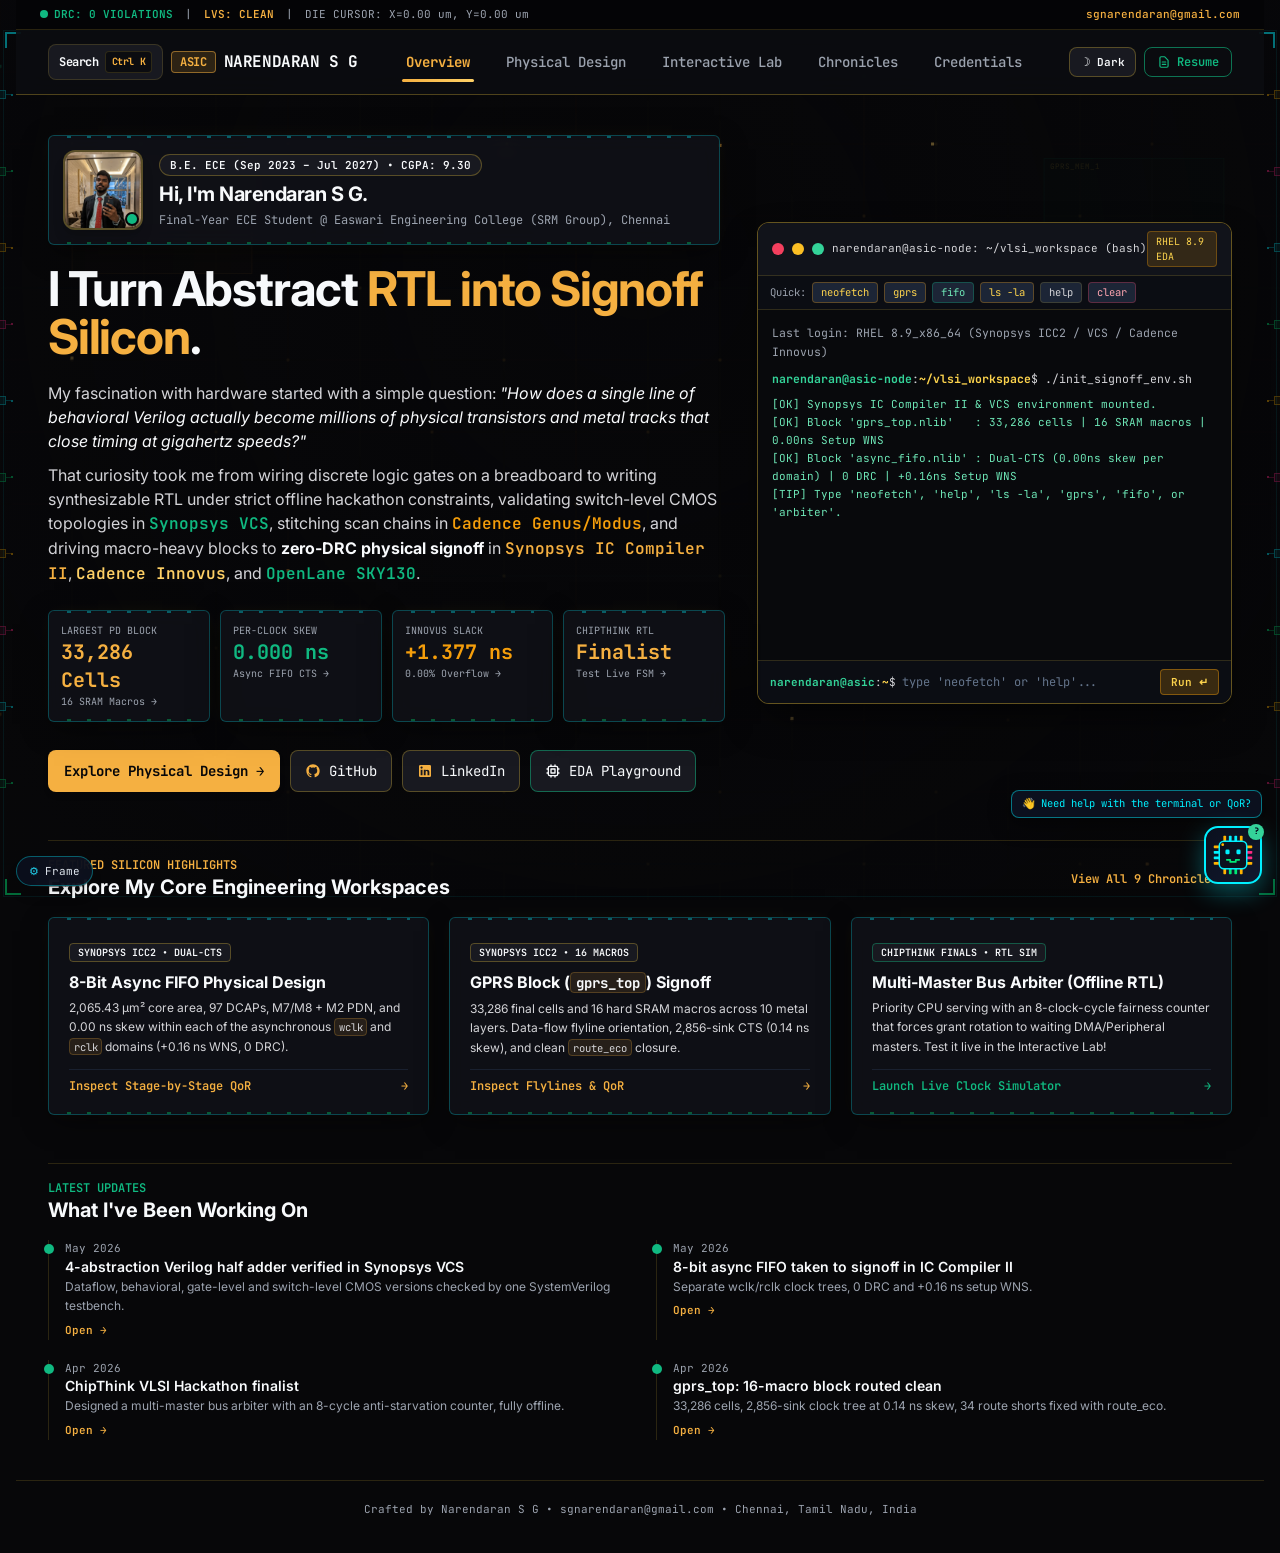
==== index.html @ 5418ada8 "Portfolio upgrade: bug fixes, faster images, chip-style animations, flow playback, PDF resume" ====
<!DOCTYPE html>
<html lang="en" class="scroll-smooth dark">
<head>
  <meta charset="UTF-8" />
  <meta name="viewport" content="width=device-width, initial-scale=1.0" />
  <title>Narendaran S G | ASIC Physical Design & RTL Verification Portfolio</title>
  <meta name="description" content="First-person VLSI & ASIC Portfolio of Narendaran S G — Interactive QoR Dashboards, 3D Metal Stack Inspector, and Live Bus Arbiter RTL Simulator." />

  <!-- OpenGraph / LinkedIn / WhatsApp High-Res Preview Card -->
  <meta property="og:type" content="website" />
  <meta property="og:url" content="https://narendaransg.github.io/" />
  <meta property="og:title" content="Narendaran S G | ASIC Physical Design & RTL Verification Portfolio" />
  <meta property="og:description" content="Interactive RTL-to-GDSII physical design QoR metrics (Synopsys ICC2, Cadence Innovus, OpenLane SKY130), 3D metal stack, STA calculator, and live RTL simulators." />
  <meta property="og:image" content="https://narendaransg.github.io/assets/gprs_routing.jpg" />
  <meta property="og:image:alt" content="Detailed-route layout of the gprs_top block in Synopsys IC Compiler II" />
  <meta name="twitter:card" content="summary_large_image" />
  <meta name="twitter:title" content="Narendaran S G | ASIC Physical Design & RTL Verification Portfolio" />
  <meta name="twitter:description" content="RTL-to-GDSII physical design work in Synopsys ICC2, Cadence Innovus and OpenLane SKY130, with interactive QoR dashboards and RTL simulators." />
  <meta name="twitter:image" content="https://narendaransg.github.io/assets/gprs_routing.jpg" />
  <link rel="canonical" href="https://narendaransg.github.io/" />
  <link rel="icon" href="favicon.svg" type="image/svg+xml" />
  <meta name="theme-color" content="#070709" />
  <script type="application/ld+json">
  {
    "@context": "https://schema.org",
    "@type": "Person",
    "name": "Narendaran S G",
    "url": "https://narendaransg.github.io/",
    "email": "mailto:sgnarendaran@gmail.com",
    "jobTitle": "ECE Student, ASIC Physical Design & RTL Verification",
    "address": { "@type": "PostalAddress", "addressLocality": "Chennai", "addressRegion": "Tamil Nadu", "addressCountry": "IN" },
    "alumniOf": { "@type": "CollegeOrUniversity", "name": "Easwari Engineering College" },
    "knowsAbout": ["ASIC Physical Design", "RTL Design", "Design Verification", "Static Timing Analysis", "DFT", "Synopsys IC Compiler II", "Cadence Innovus", "OpenLane", "SKY130"],
    "sameAs": [
      "https://www.linkedin.com/in/narendaran-s-g-886273291",
      "https://github.com/narendaransg"
    ]
  }
  </script>

  <link rel="preconnect" href="https://fonts.googleapis.com">
  <link rel="preconnect" href="https://fonts.gstatic.com" crossorigin>
  <link href="https://fonts.googleapis.com/css2?family=Inter:wght@300;400;500;600;700&family=JetBrains+Mono:wght@400;500;600;700&display=swap" rel="stylesheet">
  <link rel="stylesheet" href="tailwind.css" />

  <!-- External Black & Gold / Warm Ivory Theme Stylesheet (File 1 of 4) -->
  <link rel="stylesheet" href="portfolio-theme.css" />
</head>
<body class="antialiased selection:bg-metal-m5 selection:text-silicon-950 relative min-h-screen flex flex-col justify-between">

  <!-- INTERACTIVE SILICON ROUTING & CURSOR CONVERGENCE CANVAS -->
  <canvas id="asic-canvas"></canvas>
  <div class="die-vignette"></div>

  <!-- Top EDA Status Bar -->
  <div id="top-status-bar" class="text-[10px] sm:text-[11px] font-mono text-slate-400 px-3 sm:px-6 py-1.5 flex justify-between items-center sticky top-0 z-50 backdrop-blur-md">
    <div class="flex items-center space-x-3">
      <span class="flex items-center text-metal-m3 font-semibold">
        <span class="w-2 h-2 rounded-full bg-metal-m3 mr-1.5 animate-ping"></span>
        DRC: 0 VIOLATIONS
      </span>
      <span class="hidden sm:inline text-slate-500">|</span>
      <span class="hidden sm:inline text-metal-m5 font-semibold">LVS: CLEAN</span>
      <span class="hidden lg:inline text-slate-500">|</span>
      <span id="die-coords-readout" class="hidden lg:inline text-slate-400">DIE CURSOR: X=0.00 um, Y=0.00 um</span>
    </div>
    <div class="flex items-center space-x-3">
      <a href="mailto:sgnarendaran@gmail.com" class="text-metal-m5 font-medium hover:underline truncate max-w-[180px] sm:max-w-none">sgnarendaran@gmail.com</a>
    </div>
  </div>

  <!-- Main Navigation Bar (Wording B + Style 1 Sliding Gold Underline) -->
  <header id="main-navbar" class="sticky top-[28px] sm:top-[29px] z-40 backdrop-blur-md">
    <div class="max-w-7xl mx-auto px-3 sm:px-6 lg:px-8 h-14 sm:h-16 flex items-center justify-between gap-2">
      <!-- Brand Identity -->
      <button type="button" onclick="switchPageView('home', event)" class="font-mono font-bold text-sm sm:text-base tracking-tight flex items-center space-x-2 text-left shrink-0">
        <span class="px-2 py-0.5 bg-metal-m5/15 border border-metal-m5/50 text-metal-m5 rounded text-xs">ASIC</span>
        <span class="text-white">NARENDARAN S G</span>
      </button>

      <!-- Desktop Sub-Page Navigation (Wording B — Clean Words, No Numbers) -->
      <nav class="hidden lg:flex items-center space-x-3 text-xs sm:text-sm font-mono">
        <button type="button" data-view="home" onclick="switchPageView('home', event)" class="nav-tab-btn active-nav">
          Overview
        </button>
        <button type="button" data-view="qor" onclick="switchPageView('qor', event)" class="nav-tab-btn">
          Physical Design
        </button>
        <button type="button" data-view="lab" onclick="switchPageView('lab', event)" class="nav-tab-btn">
          Interactive Lab
        </button>
        <button type="button" data-view="projects" onclick="switchPageView('projects', event)" class="nav-tab-btn">
          Chronicles
        </button>
        <button type="button" data-view="credentials" onclick="switchPageView('credentials', event)" class="nav-tab-btn">
          Credentials
        </button>
      </nav>

      <!-- Right Action Controls: Theme Toggle, Resume & Mobile Menu -->
      <div class="flex items-center space-x-2 font-mono text-xs">
        <button type="button" id="theme-toggle-btn" onclick="toggleSiteTheme()" title="Switch between Obsidian Gold (Dark) and Warm Ivory (Light)" class="px-2.5 py-1.5 rounded-lg bg-silicon-800 border border-metal-m5/40 hover:border-metal-m5 text-white transition flex items-center gap-1.5">
          <span id="theme-icon">&#9789;</span>
          <span id="theme-label" class="hidden sm:inline text-[11px] font-semibold">Dark</span>
        </button>

        <a href="resume.html" class="hidden sm:inline-flex items-center gap-1.5 px-3 py-1.5 rounded-lg border border-metal-m3/60 text-metal-m3 hover:bg-metal-m3/10 font-semibold transition">
          <svg class="w-3.5 h-3.5" fill="none" stroke="currentColor" stroke-width="2" viewBox="0 0 24 24">
            <path stroke-linecap="round" stroke-linejoin="round" d="M9 12h6m-6 4h6m2 5H7a2 2 0 01-2-2V5a2 2 0 012-2h5.586a1 1 0 01.707.293l5.414 5.414a1 1 0 01.293.707V19a2 2 0 01-2 2z" />
          </svg>
          <span>Resume</span>
        </a>

        <button type="button" id="mobile-menu-btn" onclick="toggleMobileMenu()" class="lg:hidden p-2 rounded-lg bg-silicon-800 border border-slate-700 text-white hover:text-metal-m5" aria-label="Open Navigation Menu">
          <svg class="w-5 h-5" fill="none" stroke="currentColor" viewBox="0 0 24 24">
            <path stroke-linecap="round" stroke-linejoin="round" stroke-width="2" d="M4 6h16M4 12h16M4 18h16"/>
          </svg>
        </button>
      </div>
    </div>

    <!-- Mobile Slide-Down Navigation Drawer (Clean Wording B) -->
    <div id="mobile-nav-drawer" class="hidden lg:hidden border-t border-slate-800 bg-silicon-950/95 backdrop-blur-lg px-4 py-3 space-y-1.5 font-mono text-xs">
      <button type="button" data-view="home" onclick="switchPageView('home', event); toggleMobileMenu(false);" class="nav-tab-btn active-nav w-full text-left py-2.5 flex justify-between items-center">
        <span>Overview &amp; Linux Workstation</span>
        <span>&rarr;</span>
      </button>
      <button type="button" data-view="qor" onclick="switchPageView('qor', event); toggleMobileMenu(false);" class="nav-tab-btn w-full text-left py-2.5 flex justify-between items-center">
        <span>Physical Design (QoR Signoff)</span>
        <span>&rarr;</span>
      </button>
      <button type="button" data-view="lab" onclick="switchPageView('lab', event); toggleMobileMenu(false);" class="nav-tab-btn w-full text-left py-2.5 flex justify-between items-center">
        <span>Interactive Lab (3D Stack &amp; RTL Sim)</span>
        <span>&rarr;</span>
      </button>
      <button type="button" data-view="projects" onclick="switchPageView('projects', event); toggleMobileMenu(false);" class="nav-tab-btn w-full text-left py-2.5 flex justify-between items-center">
        <span>Chronicles &amp; EDA Toolchain</span>
        <span>&rarr;</span>
      </button>
      <button type="button" data-view="credentials" onclick="switchPageView('credentials', event); toggleMobileMenu(false);" class="nav-tab-btn w-full text-left py-2.5 flex justify-between items-center">
        <span>Credentials, Story &amp; Contact</span>
        <span>&rarr;</span>
      </button>
      <div class="pt-2 border-t border-slate-800 flex gap-2">
        <a href="resume.html" class="w-full text-center py-2 rounded-lg bg-metal-m5 font-bold">
          Open Printable Resume (A4)
        </a>
      </div>
    </div>
  </header>

  <!-- =========================================================================
       MULTI-VIEW WORKSPACE CONTAINER
       ========================================================================= -->
  <main class="max-w-7xl w-full mx-auto px-3 sm:px-6 lg:px-8 py-6 sm:py-10 relative z-10 flex-grow">

    <!-- =======================================================================
         VIEW 1: OVERVIEW (STORY + OFFICIAL SVG LOGOS + LINUX EDA WORKSTATION)
         ======================================================================= -->
    <section id="view-home" class="app-view active-view view-visible space-y-12">

      <div class="grid grid-cols-1 lg:grid-cols-12 gap-8 items-center">
        <!-- Left 7 Cols: First-Person Narrative & Social Links with Logos -->
        <div class="lg:col-span-7 space-y-5">
          <div class="flex flex-col sm:flex-row sm:items-center gap-4 p-3.5 rounded-2xl eda-border max-w-2xl">
            <div onclick="openLightbox('assets/profile_suit.webp', 'Narendaran S G — Final-Year ECE Student')" class="relative w-16 h-16 sm:w-20 sm:h-20 rounded-xl overflow-hidden border-2 border-metal-m5 shadow-lg shrink-0 cursor-pointer group bg-silicon-800">
              <img fetchpriority="high" src="assets/profile_suit.webp" alt="Narendaran S G" class="w-full h-full object-cover object-top group-hover:scale-105 transition duration-300" onerror="this.src='https://ui-avatars.com/api/?name=Narendaran+SG&background=111217&color=F5B041&size=200'" />
              <span class="absolute bottom-1 right-1 w-2.5 h-2.5 rounded-full bg-metal-m3 ring-2 ring-silicon-950"></span>
            </div>
            <div class="space-y-1">
              <div class="inline-flex items-center space-x-2 px-2.5 py-0.5 rounded-full bg-silicon-800 border border-metal-m5/40 text-[10px] sm:text-[11px] font-mono text-metal-m5 font-semibold">
                <span>B.E. ECE (Sep 2023 – Jul 2027) • CGPA: 9.30</span>
              </div>
              <h2 class="text-lg sm:text-xl font-bold text-white tracking-tight">Hi, I'm Narendaran S G.</h2>
              <p class="text-xs font-mono text-slate-400">
                Final-Year ECE Student @ Easwari Engineering College (SRM Group), Chennai
              </p>
            </div>
          </div>

          <h1 class="text-3xl sm:text-5xl font-bold tracking-tight text-white leading-tight">
            I Turn Abstract <span class="text-metal-m5">RTL into Signoff Silicon</span>.
          </h1>

          <div class="space-y-2.5 text-slate-300 text-sm sm:text-base leading-relaxed max-w-2xl">
            <p>
              My fascination with hardware started with a simple question: <em class="text-white">"How does a single line of behavioral Verilog actually become millions of physical transistors and metal tracks that close timing at gigahertz speeds?"</em>
            </p>
            <p>
              That curiosity took me from wiring discrete logic gates on a breadboard to writing synthesizable RTL under strict offline hackathon constraints, validating switch-level CMOS topologies in <span class="font-mono text-metal-m3 font-semibold">Synopsys VCS</span>, stitching scan chains in <span class="font-mono text-metal-m8 font-semibold">Cadence Genus/Modus</span>, and driving macro-heavy blocks to <strong class="text-white">zero-DRC physical signoff</strong> in <span class="font-mono text-metal-m5 font-semibold">Synopsys IC Compiler II</span>, <span class="font-mono text-metal-m6 font-semibold">Cadence Innovus</span>, and <span class="font-mono text-metal-m3 font-semibold">OpenLane SKY130</span>.
            </p>
          </div>

          <!-- Key Silicon Highlights Strip -->
          <div class="grid grid-cols-2 sm:grid-cols-4 gap-2.5 pt-1">
            <div onclick="switchPageView('qor', event)" class="cursor-pointer p-3 rounded-lg eda-border">
              <div class="text-[10px] font-mono text-slate-400">LARGEST PD BLOCK</div>
              <div class="text-lg sm:text-xl font-mono font-bold text-metal-m5">33,286 Cells</div>
              <div class="text-[10px] font-mono text-slate-400">16 SRAM Macros &rarr;</div>
            </div>
            <div onclick="switchPageView('qor', event); switchQorBlock('fifo');" class="cursor-pointer p-3 rounded-lg eda-border">
              <div class="text-[10px] font-mono text-slate-400">PER-CLOCK SKEW</div>
              <div class="text-lg sm:text-xl font-mono font-bold text-metal-m3">0.000 ns</div>
              <div class="text-[10px] font-mono text-slate-400">Async FIFO CTS &rarr;</div>
            </div>
            <div onclick="switchPageView('projects', event)" class="cursor-pointer p-3 rounded-lg eda-border">
              <div class="text-[10px] font-mono text-slate-400">INNOVUS SLACK</div>
              <div class="text-lg sm:text-xl font-mono font-bold text-metal-m8">+1.377 ns</div>
              <div class="text-[10px] font-mono text-slate-400">0.00% Overflow &rarr;</div>
            </div>
            <div onclick="switchPageView('lab', event)" class="cursor-pointer p-3 rounded-lg eda-border">
              <div class="text-[10px] font-mono text-slate-400">CHIPTHINK RTL</div>
              <div class="text-lg sm:text-xl font-bold font-mono text-metal-m5">Finalist</div>
              <div class="text-[10px] font-mono text-slate-400">Test Live FSM &rarr;</div>
            </div>
          </div>

          <!-- Action Buttons with Official LinkedIn, GitHub, EDA Playground & Resume Logos -->
          <div class="flex flex-wrap gap-2.5 pt-2 font-mono text-xs sm:text-sm">
            <button type="button" onclick="switchPageView('qor', event)" class="px-4 py-2.5 rounded-lg bg-metal-m5 font-bold hover:opacity-90 transition shadow-md flex items-center gap-2">
              <span>Explore Physical Design</span>
              <span>&rarr;</span>
            </button>

            <a href="https://github.com/narendaransg" target="_blank" rel="noopener" class="px-3.5 py-2.5 rounded-lg bg-silicon-800 border border-metal-m5/40 text-white hover:border-metal-m5 transition flex items-center gap-2">
              <!-- Official GitHub Octocat SVG Logo -->
              <svg class="w-4 h-4 fill-current text-metal-m5" viewBox="0 0 24 24">
                <path fill-rule="evenodd" clip-rule="evenodd" d="M12 2C6.477 2 2 6.484 2 12.017c0 4.425 2.865 8.18 6.839 9.504.5.092.682-.217.682-.483 0-.237-.008-.868-.013-1.703-2.782.605-3.369-1.343-3.369-1.343-.454-1.158-1.11-1.466-1.11-1.466-.908-.62.069-.608.069-.608 1.003.07 1.53 1.032 1.53 1.032.892 1.53 2.341 1.088 2.91.832.092-.647.35-1.088.636-1.338-2.22-.253-4.555-1.113-4.555-4.951 0-1.093.39-1.988 1.029-2.688-.103-.253-.446-1.272.098-2.65 0 0 .84-.27 2.75 1.026A9.564 9.564 0 0112 6.844c.85.004 1.705.115 2.504.337 1.909-1.296 2.747-1.027 2.747-1.027.546 1.379.202 2.398.1 2.651.64.7 1.028 1.595 1.028 2.688 0 3.848-2.339 4.695-4.566 4.943.359.309.678.92.678 1.855 0 1.338-.012 2.419-.012 2.747 0 .268.18.58.688.482A10.019 10.019 0 0022 12.017C22 6.484 17.522 2 12 2z" />
              </svg>
              <span>GitHub</span>
            </a>

            <a href="https://www.linkedin.com/in/narendaran-s-g-886273291" target="_blank" rel="noopener" class="px-3.5 py-2.5 rounded-lg bg-silicon-800 border border-metal-m5/40 text-white hover:border-metal-m5 transition flex items-center gap-2">
              <!-- Official LinkedIn SVG Logo -->
              <svg class="w-4 h-4 fill-current text-metal-m5" viewBox="0 0 24 24">
                <path d="M19 3a2 2 0 0 1 2 2v14a2 2 0 0 1-2 2H5a2 2 0 0 1-2-2V5a2 2 0 0 1 2-2h14m-.5 15.5v-5.3a3.26 3.26 0 0 0-3.26-3.26c-.85 0-1.84.52-2.28 1.3v-1.11h-2.79v8.37h2.79v-4.93c0-.77.62-1.4 1.39-1.4a1.4 1.4 0 0 1 1.4 1.4v4.93h2.75M6.88 8.56a1.68 1.68 0 0 0 1.68-1.68c0-.93-.75-1.69-1.68-1.69a1.69 1.69 0 0 0-1.69 1.69c0 .93.76 1.68 1.69 1.68m1.39 9.94v-8.37H5.5v8.37h2.77z" />
              </svg>
              <span>LinkedIn</span>
            </a>

            <a href="https://edaplayground.com/x/JiD3" target="_blank" rel="noopener" class="px-3.5 py-2.5 rounded-lg bg-silicon-800 border border-metal-m3/50 text-metal-m3 hover:bg-metal-m3/10 transition flex items-center gap-2">
              <!-- Chip / Waveform SVG Icon -->
              <svg class="w-4 h-4 stroke-current" fill="none" stroke-width="2" viewBox="0 0 24 24">
                <path stroke-linecap="round" stroke-linejoin="round" d="M9 3v2m6-2v2M9 19v2m6-2v2M5 9H3m2 6H3m18-6h-2m2 6h-2M7 19h10a2 2 0 002-2V7a2 2 0 00-2-2H7a2 2 0 00-2 2v10a2 2 0 002 2zM9 9h6v6H9V9z" />
              </svg>
              <span>EDA Playground</span>
            </a>
          </div>
        </div>

        <!-- Right 5 Cols: Authentic Linux EDA Workstation Terminal -->
        <div class="lg:col-span-5">
          <div id="linux-terminal-window" class="rounded-xl overflow-hidden shadow-2xl">
            <div class="bg-[#11131A] px-3.5 py-2 border-b border-slate-800 flex items-center justify-between">
              <div class="flex items-center space-x-2">
                <span class="w-3 h-3 rounded-full bg-rose-500"></span>
                <span class="w-3 h-3 rounded-full bg-amber-400"></span>
                <span class="w-3 h-3 rounded-full bg-emerald-400"></span>
                <span class="ml-2 text-[11px] font-mono text-slate-300 truncate">narendaran@asic-node: ~/vlsi_workspace (bash)</span>
              </div>
              <span class="text-[10px] font-mono px-2 py-0.5 rounded bg-amber-500/15 text-amber-300 border border-amber-500/30">RHEL 8.9 EDA</span>
            </div>

            <div class="bg-[#0B0D13] px-3 py-1.5 border-b border-slate-800/80 flex flex-wrap gap-1.5 text-[10.5px] font-mono">
              <span class="text-slate-400 self-center">Quick:</span>
              <button type="button" onclick="executeCommand('neofetch')" class="px-2 py-0.5 rounded bg-slate-800/90 hover:bg-amber-500/20 text-amber-300 border border-amber-500/30 transition">neofetch</button>
              <button type="button" onclick="executeCommand('gprs')" class="px-2 py-0.5 rounded bg-slate-800/90 hover:bg-amber-500/20 text-amber-300 border border-amber-500/30 transition">gprs</button>
              <button type="button" onclick="executeCommand('fifo')" class="px-2 py-0.5 rounded bg-slate-800/90 hover:bg-emerald-500/20 text-emerald-300 border border-emerald-500/30 transition">fifo</button>
              <button type="button" onclick="executeCommand('ls -la')" class="px-2 py-0.5 rounded bg-slate-800/90 hover:bg-amber-500/20 text-amber-300 border border-amber-500/30 transition">ls -la</button>
              <button type="button" onclick="executeCommand('help')" class="px-2 py-0.5 rounded bg-slate-800/90 hover:bg-slate-700 text-slate-200 border border-slate-700 transition">help</button>
              <button type="button" onclick="executeCommand('clear')" class="px-2 py-0.5 rounded bg-slate-800/90 hover:bg-rose-500/20 text-rose-300 border border-rose-500/30 transition">clear</button>
            </div>

            <div id="terminal-body" onclick="focusTerminalInput()" class="p-3.5 font-mono text-[11.5px] leading-relaxed h-[330px] sm:h-[350px] overflow-y-auto space-y-2 text-slate-300 cursor-text">
              <div class="text-slate-500">Last login: RHEL 8.9_x86_64 (Synopsys ICC2 / VCS / Cadence Innovus)</div>
              <div id="terminal-log" class="space-y-2">
                <div>
                  <span class="text-emerald-400 font-bold">narendaran@asic-node</span>:<span class="text-amber-300 font-bold">~/vlsi_workspace</span>$ ./init_signoff_env.sh
                </div>
                <pre class="text-emerald-300 text-[11px] whitespace-pre-wrap leading-relaxed">
[OK] Synopsys IC Compiler II &amp; VCS environment mounted.
[OK] Block 'gprs_top.nlib'   : 33,286 cells | 16 SRAM macros | 0.00ns Setup WNS
[OK] Block 'async_fifo.nlib' : Dual-CTS (0.00ns skew per domain) | 0 DRC | +0.16ns Setup WNS
[TIP] Type 'neofetch', 'help', 'ls -la', 'gprs', 'fifo', or 'arbiter'.</pre>
              </div>
            </div>

            <form id="terminal-form" onsubmit="handleTerminalSubmit(event)" class="bg-[#0B0D13] border-t border-slate-800 px-3 py-2 flex items-center gap-1.5 font-mono text-xs">
              <span class="shrink-0 text-[11px]">
                <span class="text-emerald-400 font-bold">narendaran@asic</span>:<span class="text-amber-300 font-bold">~</span>$
              </span>
              <input
                id="terminal-input"
                type="text"
                autocomplete="off"
                spellcheck="false"
                placeholder="type 'neofetch' or 'help'..."
                class="bg-transparent border-none outline-none text-white placeholder-slate-500 w-full font-mono text-xs"
              />
              <button type="submit" class="px-2.5 py-1 rounded bg-amber-500/20 hover:bg-amber-400 hover:text-slate-950 text-amber-300 border border-amber-500/40 font-semibold transition shrink-0 text-[11px]">
                Run &crarr;
              </button>
            </form>
          </div>
        </div>
      </div>

      <!-- Featured 3-Card Preview Strip on Overview Page -->
      <div class="pt-4 border-t border-slate-800/80 space-y-4">
        <div class="flex flex-wrap items-center justify-between gap-2">
          <div>
            <div class="text-xs font-mono text-metal-m5 uppercase font-semibold">Featured Silicon Highlights</div>
            <h3 class="text-lg sm:text-xl font-bold text-white">Explore My Core Engineering Workspaces</h3>
          </div>
          <button type="button" onclick="switchPageView('projects', event)" class="text-xs font-mono text-metal-m5 font-semibold hover:underline">
            View All 9 Chronicles &rarr;
          </button>
        </div>

        <div class="grid grid-cols-1 md:grid-cols-3 gap-5">
          <div onclick="switchPageView('qor', event); switchQorBlock('fifo');" class="cursor-pointer rounded-xl p-5 eda-border flex flex-col justify-between space-y-3">
            <div>
              <span class="text-[10px] font-mono px-2 py-0.5 rounded bg-silicon-800 text-metal-m5 border border-metal-m5/40 font-semibold">SYNOPSYS ICC2 • DUAL-CTS</span>
              <h4 class="font-bold text-white text-base mt-2">8-Bit Async FIFO Physical Design</h4>
              <p class="text-xs text-slate-300 mt-1 leading-relaxed">
                2,065.43 &mu;m&sup2; core area, 97 DCAPs, M7/M8 + M2 PDN, and 0.00 ns skew within each of the asynchronous <code class="code-chip">wclk</code> and <code class="code-chip">rclk</code> domains (+0.16 ns WNS, 0 DRC).
              </p>
            </div>
            <div class="text-xs font-mono text-metal-m5 font-semibold pt-2 border-t border-slate-800/70 flex justify-between">
              <span>Inspect Stage-by-Stage QoR</span>
              <span>&rarr;</span>
            </div>
          </div>

          <div onclick="switchPageView('qor', event); switchQorBlock('gprs');" class="cursor-pointer rounded-xl p-5 eda-border flex flex-col justify-between space-y-3">
            <div>
              <span class="text-[10px] font-mono px-2 py-0.5 rounded bg-silicon-800 text-metal-m5 border border-metal-m5/40 font-semibold">SYNOPSYS ICC2 • 16 MACROS</span>
              <h4 class="font-bold text-white text-base mt-2">GPRS Block (<code class="code-chip">gprs_top</code>) Signoff</h4>
              <p class="text-xs text-slate-300 mt-1 leading-relaxed">
                33,286 final cells and 16 hard SRAM macros across 10 metal layers. Data-flow flyline orientation, 2,856-sink CTS (0.14 ns skew), and clean <code class="code-chip">route_eco</code> closure.
              </p>
            </div>
            <div class="text-xs font-mono text-metal-m5 font-semibold pt-2 border-t border-slate-800/70 flex justify-between">
              <span>Inspect Flylines &amp; QoR</span>
              <span>&rarr;</span>
            </div>
          </div>

          <div onclick="switchPageView('lab', event)" class="cursor-pointer rounded-xl p-5 eda-border flex flex-col justify-between space-y-3">
            <div>
              <span class="text-[10px] font-mono px-2 py-0.5 rounded bg-silicon-800 text-metal-m3 border border-metal-m3/40 font-semibold">CHIPTHINK FINALS • RTL SIM</span>
              <h4 class="font-bold text-white text-base mt-2">Multi-Master Bus Arbiter (Offline RTL)</h4>
              <p class="text-xs text-slate-300 mt-1 leading-relaxed">
                Priority CPU serving with an 8-clock-cycle fairness counter that forces grant rotation to waiting DMA/Peripheral masters. Test it live in the Interactive Lab!
              </p>
            </div>
            <div class="text-xs font-mono text-metal-m3 font-semibold pt-2 border-t border-slate-800/70 flex justify-between">
              <span>Launch Live Clock Simulator</span>
              <span>&rarr;</span>
            </div>
          </div>
        </div>
      </div>

      <!-- Latest Updates (rendered from updates.json; add new entries there) -->
      <div id="updates-strip" class="pt-4 border-t border-slate-800/80 space-y-4 hidden">
        <div>
          <div class="text-xs font-mono text-metal-m3 uppercase font-semibold">Latest Updates</div>
          <h3 class="text-lg sm:text-xl font-bold text-white">What I've Been Working On</h3>
        </div>
        <ol id="updates-list" class="grid sm:grid-cols-2 gap-x-8 gap-y-5"></ol>
      </div>
    </section>

    <!-- =======================================================================
         VIEW 2: PHYSICAL DESIGN (QOR & TIMING SIGNOFF EXPLORER)
         ======================================================================= -->
    <section id="view-qor" class="app-view space-y-8">
      <div class="flex flex-col md:flex-row md:items-end justify-between border-b border-slate-800 pb-4 gap-4">
        <div>
          <div class="text-xs font-mono text-metal-m5 uppercase tracking-widest font-semibold">Physical Design // Synopsys IC Compiler II Signoff</div>
          <h2 class="text-2xl sm:text-3xl font-bold text-white mt-1">How I Drove My Blocks from Floorplan to Signoff</h2>
          <p class="text-slate-400 text-xs sm:text-sm mt-1">Select a block and click through Stages 1–5 to inspect my controlled engineering actions, layout screenshots, and QoR progression.</p>
        </div>

        <div class="inline-flex rounded-lg p-1 bg-silicon-900 border border-slate-800 font-mono text-xs self-start shrink-0">
          <button type="button" id="btn-block-gprs" onclick="switchQorBlock('gprs')" class="px-3 sm:px-4 py-2 rounded-md bg-metal-m5 font-bold transition">
            Block A: gprs_top (33.2K)
          </button>
          <button type="button" id="btn-block-fifo" onclick="switchQorBlock('fifo')" class="px-3 sm:px-4 py-2 rounded-md text-slate-300 hover:text-white transition">
            Block B: Async FIFO
          </button>
        </div>
      </div>

      <!-- Stage Pipeline Tabs -->
      <div class="grid grid-cols-2 sm:grid-cols-5 gap-2 font-mono text-xs" id="qor-stage-tabs">
        <button type="button" onclick="switchQorStage('floorplan')" data-stage="floorplan" class="qor-tab p-3 rounded-lg bg-silicon-800 border border-metal-m5 text-left transition">
          <div class="text-[10px] text-metal-m5 font-semibold">STAGE 01</div>
          <div class="font-bold text-white mt-0.5">Floorplan &amp; I/O</div>
        </button>
        <button type="button" onclick="switchQorStage('pdn')" data-stage="pdn" class="qor-tab p-3 rounded-lg bg-silicon-900/90 border border-slate-800 text-left hover:border-slate-700 transition">
          <div class="text-[10px] text-slate-400">STAGE 02</div>
          <div class="font-bold text-slate-200 mt-0.5">Power Plan (PDN)</div>
        </button>
        <button type="button" onclick="switchQorStage('placement')" data-stage="placement" class="qor-tab p-3 rounded-lg bg-silicon-900/90 border border-slate-800 text-left hover:border-slate-700 transition">
          <div class="text-[10px] text-slate-400">STAGE 03</div>
          <div class="font-bold text-slate-200 mt-0.5">Placement</div>
        </button>
        <button type="button" onclick="switchQorStage('cts')" data-stage="cts" class="qor-tab p-3 rounded-lg bg-silicon-900/90 border border-slate-800 text-left hover:border-slate-700 transition">
          <div class="text-[10px] text-slate-400">STAGE 04</div>
          <div class="font-bold text-slate-200 mt-0.5">Clock Tree (CTS)</div>
        </button>
        <button type="button" onclick="switchQorStage('routing')" data-stage="routing" class="qor-tab p-3 rounded-lg bg-silicon-900/90 border border-slate-800 text-left hover:border-slate-700 transition col-span-2 sm:col-span-1">
          <div class="text-[10px] text-slate-400">STAGE 05</div>
          <div class="font-bold text-slate-200 mt-0.5">Routing &amp; Signoff</div>
        </button>
      </div>

      <!-- Stage Telemetry -->
      <div class="grid grid-cols-1 lg:grid-cols-12 gap-6 rounded-xl p-4 sm:p-6 eda-border">
        <div class="lg:col-span-7 space-y-5">
          <div>
            <span id="qor-badge" class="text-[11px] font-mono px-2.5 py-0.5 rounded bg-silicon-800 text-metal-m5 border border-metal-m5/40 font-semibold">gprs_top.nlib</span>
            <h3 id="qor-stage-title" class="text-lg sm:text-xl font-bold text-white mt-2">Floorplanning, Macro Flylines &amp; Port Track Alignment</h3>
          </div>

          <p id="qor-stage-desc" class="text-xs sm:text-sm text-slate-300 leading-relaxed"></p>

          <div id="qor-bars-container" class="p-3.5 rounded-lg bg-silicon-950/90 border border-slate-800 space-y-3 font-mono text-xs"></div>

          <div id="qor-metrics-grid" class="grid grid-cols-2 sm:grid-cols-3 gap-2.5 font-mono"></div>

          <div class="pt-1">
            <div class="text-xs font-mono text-slate-400 mb-2 uppercase font-semibold">My Stage-to-Stage QoR Progression Summary</div>
            <div class="overflow-x-auto rounded-lg border border-slate-800">
              <table class="w-full text-left font-mono text-xs min-w-[480px]">
                <thead class="bg-silicon-950 text-slate-400 border-b border-slate-800">
                  <tr>
                    <th class="py-2.5 px-3">Metric</th>
                    <th class="py-2.5 px-3">Floorplan</th>
                    <th class="py-2.5 px-3">Placement</th>
                    <th class="py-2.5 px-3">Post-CTS</th>
                    <th class="py-2.5 px-3 text-metal-m3">Final Route / ECO</th>
                  </tr>
                </thead>
                <tbody id="qor-progression-tbody" class="divide-y divide-slate-800/70 bg-silicon-900/50"></tbody>
              </table>
            </div>
          </div>
        </div>

        <div class="lg:col-span-5 flex flex-col justify-between bg-silicon-950/90 rounded-lg border border-slate-800 p-4">
          <div>
            <div class="flex items-center justify-between text-xs font-mono text-slate-400 mb-3">
              <span id="qor-img-caption" class="truncate mr-2">IC Compiler II &mdash; Layout View</span>
              <button type="button" onclick="openCurrentQorImage()" class="text-metal-m5 font-semibold hover:underline shrink-0">
                [Enlarge]
              </button>
            </div>
            <div onclick="openCurrentQorImage()" class="relative group cursor-pointer rounded overflow-hidden border border-slate-800 bg-silicon-900 aspect-video flex items-center justify-center">
              <img loading="lazy" decoding="async" id="qor-stage-img" src="assets/gprs_macro_flylines.webp" alt="ICC2 Layout View" class="w-full h-full object-cover group-hover:scale-105 transition duration-300" onerror="this.style.display='none'; document.getElementById('qor-img-fallback').style.display='flex';" />
              <div id="qor-img-fallback" class="hidden absolute inset-0 flex-col items-center justify-center p-6 text-center font-mono text-xs text-slate-400 bg-silicon-900">
                <div class="text-metal-m5 mb-1">Screenshot unavailable</div>
                <div id="qor-fallback-filename" class="text-white font-bold">assets/gprs_macro_flylines.webp</div>
              </div>
            </div>
          </div>

          <div class="mt-4 p-3.5 rounded bg-silicon-900 border-l-2 border-metal-m3 font-mono text-xs space-y-1">
            <div class="text-metal-m3 font-semibold">HOW I SOLVED THE BOTTLENECK AT THIS STAGE:</div>
            <div id="qor-action-note" class="text-slate-300 leading-relaxed"></div>
          </div>
        </div>
      </div>
    </section>
    <!-- =======================================================================
         VIEW 3: INTERACTIVE LAB (3D METAL STACK + BUS ARBITER RTL SIMULATOR)
         ======================================================================= -->
    <section id="view-lab" class="app-view space-y-8">
      <div class="border-b border-slate-800 pb-4">
        <div class="text-xs font-mono text-metal-m3 uppercase tracking-widest font-semibold">Interactive Lab // Hardware &amp; Physical Architecture Simulators</div>
        <h2 class="text-2xl sm:text-3xl font-bold text-white mt-1">Test My Silicon Architectures Live in Your Browser</h2>
        <p class="text-slate-400 text-xs sm:text-sm mt-1">Inspect my physical metal-layer stack (<code class="code-chip">M1</code>–<code class="code-chip">M8</code>), clock-step my ChipThink Multi-Master Bus Arbiter RTL, or test my STA Slack Calculator below.</p>
      </div>

      <div id="interactive-lab" class="space-y-8">
        <div class="grid grid-cols-1 lg:grid-cols-12 gap-8">

          <!-- WIDGET A: 3D METAL-LAYER STACK INSPECTOR -->
          <div class="lg:col-span-6 rounded-xl p-5 sm:p-6 eda-border flex flex-col justify-between space-y-5">
            <div>
              <div class="flex items-center justify-between font-mono text-xs text-metal-m5 font-semibold">
                <span>PHYSICAL DESIGN CROSS-SECTION</span>
                <span>M1&ndash;M8 ROUTING STACK</span>
              </div>
              <h3 class="text-lg sm:text-xl font-bold text-white mt-1">Interactive Metal-Layer Stack (<code class="code-chip">M1</code> &ndash; <code class="code-chip">M8</code>)</h3>
              <p class="text-xs text-slate-400 mt-1">Click any metal plane below to see how I allocated power straps, I/O ports, NDR clock trees, and standard cell rails.</p>
            </div>

            <div class="space-y-2 py-1 font-mono text-xs">
              <button type="button" onclick="selectMetalLayer('m8m7')" id="slab-m8m7" class="metal-slab active-slab w-full p-3 rounded-lg bg-silicon-800 border border-metal-m5 flex items-center justify-between text-left">
                <div><span class="text-metal-m5 font-bold">M8 / M7</span> &mdash; <span class="text-white font-semibold">Top-Level Power Mesh (VDD/VSS)</span></div>
                <span class="text-[10px] px-2 py-0.5 rounded bg-metal-m5/20 text-metal-m5 font-semibold shrink-0">PDN MESH</span>
              </button>

              <button type="button" onclick="selectMetalLayer('m6m5_ports')" id="slab-m6m5_ports" class="metal-slab w-full p-3 rounded-lg bg-silicon-900 border border-slate-700 hover:border-metal-m5 flex items-center justify-between text-left">
                <div><span class="text-metal-m6 font-bold">M6 / M5</span> &mdash; <span class="text-white font-semibold">Track-Aligned Block I/O Ports</span></div>
                <span class="text-[10px] px-2 py-0.5 rounded bg-silicon-800 text-metal-m6 font-semibold shrink-0">I/O TRACKS</span>
              </button>

              <button type="button" onclick="selectMetalLayer('m5m4_cts')" id="slab-m5m4_cts" class="metal-slab w-full p-3 rounded-lg bg-silicon-900 border border-slate-700 hover:border-metal-m5 flex items-center justify-between text-left">
                <div><span class="text-metal-m5 font-bold">M5 / M4</span> &mdash; <span class="text-white font-semibold">Clock Tree Synthesis (dwds NDR)</span></div>
                <span class="text-[10px] px-2 py-0.5 rounded bg-silicon-800 text-metal-m5 font-semibold shrink-0">CTS NDR</span>
              </button>

              <button type="button" onclick="selectMetalLayer('m2_straps')" id="slab-m2_straps" class="metal-slab w-full p-3 rounded-lg bg-silicon-900 border border-slate-700 hover:border-metal-m3 flex items-center justify-between text-left">
                <div><span class="text-metal-m3 font-bold">M2</span> &mdash; <span class="text-white font-semibold">Vertical Power Straps &amp; Vias</span></div>
                <span class="text-[10px] px-2 py-0.5 rounded bg-silicon-800 text-metal-m3 font-semibold shrink-0">VERT PDN</span>
              </button>

              <button type="button" onclick="selectMetalLayer('m1_rails')" id="slab-m1_rails" class="metal-slab w-full p-3 rounded-lg bg-silicon-900 border border-slate-700 hover:border-metal-m8 flex items-center justify-between text-left">
                <div><span class="text-metal-m8 font-bold">M1</span> &mdash; <span class="text-white font-semibold">Standard Cell Rails &amp; DCAPs</span></div>
                <span class="text-[10px] px-2 py-0.5 rounded bg-silicon-800 text-metal-m8 font-semibold shrink-0">STD CELLS</span>
              </button>
            </div>

            <div class="p-4 rounded-lg bg-silicon-950/90 border border-metal-m5/40 font-mono text-xs space-y-2">
              <div id="metal-detail-title" class="text-metal-m5 font-bold text-sm">M8 / M7 — Top-Level Power Delivery Mesh</div>
              <p id="metal-detail-desc" class="text-slate-300 leading-relaxed">
                In gprs_top, I configured M8 straps at 4.64 µm width (19.456 µm pitch) and M7 straps at 1.104 µm width (13.376 µm pitch). In my 8-Bit Async FIFO, I built an M7/M8 top mesh at 0.6 µm width and 18 µm pitch to guarantee low-IR-drop power distribution.
              </p>
              <div id="metal-detail-specs" class="grid grid-cols-1 sm:grid-cols-2 gap-2 pt-2 border-t border-slate-800 text-[11px]">
                <div><span class="text-slate-400">Block A:</span> <span class="text-white font-semibold">gprs_top: M8 (4.64µm) | M7 (1.104µm)</span></div>
                <div><span class="text-slate-400">Block B:</span> <span class="text-white font-semibold">Async FIFO: M7/M8 (0.60µm @ 18µm)</span></div>
              </div>
            </div>
          </div>

          <!-- WIDGET B: LIVE MULTI-MASTER BUS ARBITER RTL SIMULATOR -->
          <div class="lg:col-span-6 rounded-xl p-5 sm:p-6 eda-border flex flex-col justify-between space-y-4">
            <div>
              <div class="flex items-center justify-between font-mono text-xs text-metal-m3 font-semibold">
                <span>LIVE RTL HARDWARE SIMULATOR</span>
                <span>CHIPTHINK HACKATHON FINALS</span>
              </div>
              <h3 class="text-lg sm:text-xl font-bold text-white mt-1">Multi-Master Bus Arbiter (8-Cycle Anti-Starvation)</h3>
              <p class="text-xs text-slate-400 mt-1">
                Keep <span class="font-mono text-white font-semibold">CPU</span> and <span class="font-mono text-white font-semibold">DMA/Peripheral</span> active together and step the clock 8 times to watch my fairness counter override fixed CPU priority!
              </p>
            </div>

            <div class="grid grid-cols-1 sm:grid-cols-3 gap-2.5 font-mono text-xs">
              <button type="button" id="btn-req-cpu" onclick="toggleArbiterReq('cpu')" class="p-3 rounded-lg bg-silicon-800 border border-metal-m5 text-left transition">
                <div class="flex items-center justify-between">
                  <span class="font-bold text-white">MASTER 0: CPU</span>
                  <span id="dot-req-cpu" class="w-2.5 h-2.5 rounded-full bg-metal-m5"></span>
                </div>
                <div id="txt-req-cpu" class="text-[11px] text-metal-m5 font-semibold mt-1">req_cpu = 1 (ACTIVE)</div>
              </button>

              <button type="button" id="btn-req-dma" onclick="toggleArbiterReq('dma')" class="p-3 rounded-lg bg-silicon-800 border border-metal-m3 text-left transition">
                <div class="flex items-center justify-between">
                  <span class="font-bold text-white">MASTER 1: DMA</span>
                  <span id="dot-req-dma" class="w-2.5 h-2.5 rounded-full bg-metal-m3"></span>
                </div>
                <div id="txt-req-dma" class="text-[11px] text-metal-m3 font-semibold mt-1">req_dma = 1 (ACTIVE)</div>
              </button>

              <button type="button" id="btn-req-periph" onclick="toggleArbiterReq('periph')" class="p-3 rounded-lg bg-silicon-950 border border-slate-700 text-left transition">
                <div class="flex items-center justify-between">
                  <span class="font-bold text-white">MASTER 2: PERIPH</span>
                  <span id="dot-req-periph" class="w-2.5 h-2.5 rounded-full bg-slate-500"></span>
                </div>
                <div id="txt-req-periph" class="text-[11px] text-slate-400 mt-1">req_periph = 0 (IDLE)</div>
              </button>
            </div>

            <div class="p-3.5 rounded-lg bg-silicon-950/90 border border-slate-800 font-mono text-xs space-y-3">
              <div class="grid grid-cols-3 gap-2 text-center">
                <div class="p-2 rounded bg-silicon-900 border border-slate-800">
                  <div class="text-[10px] text-slate-400">CYCLE</div>
                  <div id="arb-cycle" class="text-base sm:text-lg font-bold text-white">0</div>
                </div>
                <div class="p-2 rounded bg-silicon-900 border border-slate-800">
                  <div class="text-[10px] text-slate-400">GRANTED</div>
                  <div id="arb-grant" class="text-sm sm:text-lg font-bold text-metal-m5">CPU (2'b01)</div>
                </div>
                <div class="p-2 rounded bg-silicon-900 border border-slate-800">
                  <div class="text-[10px] text-slate-400">WAIT CNT</div>
                  <div id="arb-counter" class="text-base sm:text-lg font-bold text-metal-m8">0 / 8</div>
                </div>
              </div>

              <div class="space-y-1">
                <div class="flex justify-between text-[10.5px]">
                  <span class="text-slate-400">8-Cycle Anti-Starvation Counter</span>
                  <span id="arb-status-badge" class="text-metal-m5 font-semibold">PRIORITY: CPU SERVED FIRST</span>
                </div>
                <div class="w-full h-2.5 bg-silicon-800 rounded-full overflow-hidden">
                  <div id="arb-wait-bar" class="h-full bg-metal-m5 transition-all duration-300" style="width: 0%"></div>
                </div>
              </div>

              <div id="arb-log-line" class="text-[11px] text-slate-300 bg-silicon-900 px-3 py-2 rounded border-l-2 border-metal-m5">
                [posedge clk] CPU &amp; DMA requesting simultaneously. Serving CPU first; DMA wait_cnt incrementing...
              </div>
            </div>

            <div class="flex flex-wrap items-center justify-between gap-2 font-mono text-xs">
              <div class="flex flex-wrap gap-2">
                <button type="button" onclick="stepArbiterClock()" class="px-3.5 py-2 rounded bg-metal-m3 font-bold hover:opacity-90 transition">
                  Step Clock (posedge) +1
                </button>
                <button type="button" id="btn-arb-autorun" onclick="toggleArbiterAuto()" class="px-3 py-2 rounded bg-silicon-800 border border-metal-m5/40 text-metal-m5 font-semibold hover:bg-metal-m5/10 transition">
                  Auto: OFF
                </button>
                <button type="button" onclick="resetArbiter()" class="px-3 py-2 rounded bg-silicon-800 border border-slate-700 text-slate-300 hover:text-white transition">
                  Reset
                </button>
              </div>
              <a href="https://edaplayground.com/x/JiD3" target="_blank" rel="noopener" class="text-metal-m3 font-semibold hover:underline flex items-center gap-1">
                <svg class="w-3.5 h-3.5 stroke-current" fill="none" stroke-width="2" viewBox="0 0 24 24">
                  <path stroke-linecap="round" stroke-linejoin="round" d="M9 3v2m6-2v2M9 19v2m6-2v2M5 9H3m2 6H3m18-6h-2m2 6h-2M7 19h10a2 2 0 002-2V7a2 2 0 00-2-2H7a2 2 0 00-2 2v10a2 2 0 002 2zM9 9h6v6H9V9z" />
                </svg>
                <span>EDA Playground &nearr;</span>
              </a>
            </div>
          </div>

        </div>
      </div>
    </section>

    <!-- =======================================================================
         VIEW 4: CHRONICLES & EDA TOOLCHAIN MATRIX
         ======================================================================= -->
    <section id="view-projects" class="app-view space-y-12">
      <div class="space-y-6">
        <div class="flex flex-col md:flex-row md:items-end justify-between border-b border-slate-800 pb-4 gap-4">
          <div>
            <div class="text-xs font-mono text-metal-m5 uppercase tracking-widest font-semibold">Chronicles // My Engineering Stories Across the Design Cycle</div>
            <h2 class="text-2xl sm:text-3xl font-bold text-white mt-1">Every Block Tells a Story: From Gates to GDSII</h2>
          </div>

          <div class="flex flex-wrap gap-1.5 font-mono text-xs" id="project-filters">
            <button type="button" onclick="filterProjects('all')" data-filter="all" class="proj-filter px-3 py-1.5 rounded bg-metal-m5 font-bold transition">All (9)</button>
            <button type="button" onclick="filterProjects('pd')" data-filter="pd" class="proj-filter px-3 py-1.5 rounded bg-silicon-900/90 border border-slate-800 text-slate-300 hover:border-metal-m5 transition">Physical Design</button>
            <button type="button" onclick="filterProjects('rtl')" data-filter="rtl" class="proj-filter px-3 py-1.5 rounded bg-silicon-900/90 border border-slate-800 text-slate-300 hover:border-metal-m5 transition">RTL &amp; Verification</button>
            <button type="button" onclick="filterProjects('dft')" data-filter="dft" class="proj-filter px-3 py-1.5 rounded bg-silicon-900/90 border border-slate-800 text-slate-300 hover:border-metal-m5 transition">DFT &amp; Synthesis</button>
            <button type="button" onclick="filterProjects('ic')" data-filter="ic" class="proj-filter px-3 py-1.5 rounded bg-silicon-900/90 border border-slate-800 text-slate-300 hover:border-metal-m5 transition">IC Hardware</button>
          </div>
        </div>

        <div class="grid grid-cols-1 md:grid-cols-2 lg:grid-cols-3 gap-6" id="projects-grid">

          <!-- 1. 8-Bit Asynchronous FIFO PD -->
          <article data-category="pd" class="project-card rounded-xl p-5 sm:p-6 eda-border flex flex-col justify-between">
            <div class="space-y-3.5">
              <div class="flex items-center justify-between font-mono text-xs">
                <span class="px-2.5 py-0.5 rounded bg-silicon-800 text-metal-m5 border border-metal-m5/40 font-semibold">BACK-END PD • ICC2</span>
                <span class="text-slate-400">Apr – May 2026</span>
              </div>
              <h3 class="text-lg font-bold text-white">Taming Dual Asynchronous Clocks: 8-Bit Async FIFO Physical Design</h3>
              <p class="text-xs sm:text-sm text-slate-300 leading-relaxed">
                In <strong class="text-white">Synopsys IC Compiler II</strong>, I drove this layout across a 2,065.43 &mu;m&sup2; core while keeping independent write (<code class="code-chip">wclk</code>) and read (<code class="code-chip">rclk</code>) domains completely isolated from crosstalk and skew.
              </p>
              <ul class="text-xs font-mono text-slate-300 space-y-1 border-t border-slate-800 pt-3">
                <li>&bull; <span class="text-metal-m5 font-semibold">Floorplan &amp; PDN:</span> 24 M5 ports, 97 DCAPs, M7/M8 + M2 mesh (0 PG DRC).</li>
                <li>&bull; <span class="text-metal-m5 font-semibold">Dual CTS:</span> <code class="code-chip">wclk</code> (80 sinks, 0.51ns) &amp; <code class="code-chip">rclk</code> (24 sinks, 0.45ns), each at <strong class="text-white">0.00 ns skew</strong>.</li>
                <li>&bull; <span class="text-metal-m3 font-semibold">Signoff:</span> 0 shorts, 0 opens, 0 DRC, +0.16 ns Setup WNS.</li>
              </ul>
            </div>
            <div class="pt-4 mt-4 border-t border-slate-800/80 flex flex-wrap items-center justify-between gap-2 font-mono text-xs">
              <button type="button" onclick="openLightbox('assets/fifo_routing.webp', 'My 8-Bit Asynchronous FIFO Final Routed Layout (0 DRC, +0.16ns WNS)')" class="text-metal-m5 font-semibold hover:underline">Inspect Layout &rarr;</button>
              <button type="button" onclick="switchPageView('qor', event); switchQorBlock('fifo');" class="text-slate-400 hover:text-white">QoR Table &nearr;</button>
            </div>
          </article>

          <!-- 2. GPRS Physical Design -->
          <article data-category="pd" class="project-card rounded-xl p-5 sm:p-6 eda-border flex flex-col justify-between">
            <div class="space-y-3.5">
              <div class="flex items-center justify-between font-mono text-xs">
                <span class="px-2.5 py-0.5 rounded bg-silicon-800 text-metal-m5 border border-metal-m5/40 font-semibold">BACK-END PD • ICC2</span>
                <span class="text-slate-400">Apr 2026</span>
              </div>
              <h3 class="text-lg font-bold text-white">Conquering a 16-Macro Heavy Block: GPRS Physical Design (<code class="code-chip">gprs_top</code>)</h3>
              <p class="text-xs sm:text-sm text-slate-300 leading-relaxed">
                Transitioning <code class="code-chip">gprs_top</code> from <strong class="text-white">Design Compiler (<code class="code-chip">dc_shell</code>)</strong> into <strong class="text-white">IC Compiler II (<code class="code-chip">icc2_shell</code>)</strong>, I managed 27,811 initial cells (33,286 final) and 16 hard SRAM macros across 10 metal layers.
              </p>
              <ul class="text-xs font-mono text-slate-300 space-y-1 border-t border-slate-800 pt-3">
                <li>&bull; <span class="text-metal-m5 font-semibold">Core &amp; Power:</span> 391,605.4 &mu;m&sup2; core (66.25% final util); fixed 179 missing PG vias.</li>
                <li>&bull; <span class="text-metal-m5 font-semibold">CTS &amp; Congestion:</span> 2,856 <code class="code-chip">mclk</code> sinks at 0.14 ns skew; 0.12% placement congestion.</li>
                <li>&bull; <span class="text-metal-m3 font-semibold">Signoff:</span> Cleared 34 route shorts via <code class="code-chip">route_eco</code>; 0.00 ns Setup WNS/TNS.</li>
              </ul>
            </div>
            <div class="pt-4 mt-4 border-t border-slate-800/80 flex flex-wrap items-center justify-between gap-2 font-mono text-xs">
              <button type="button" onclick="openLightbox('assets/gprs_routing.webp', 'My gprs_top 10-Layer Detailed Route & SRAM Macro Signoff in Synopsys ICC2')" class="text-metal-m5 font-semibold hover:underline">View Layout &rarr;</button>
              <button type="button" onclick="switchPageView('qor', event); switchQorBlock('gprs');" class="text-slate-400 hover:text-white">QoR Table &nearr;</button>
            </div>
          </article>

          <!-- 3. Multi-Master Bus Arbiter (ChipThink Hackathon) -->
          <article data-category="rtl" class="project-card rounded-xl p-5 sm:p-6 eda-border flex flex-col justify-between">
            <div class="space-y-3.5">
              <div class="flex items-center justify-between font-mono text-xs">
                <span class="px-2.5 py-0.5 rounded bg-silicon-800 text-metal-m3 border border-metal-m3/40 font-semibold">RTL DESIGN • HACKATHON FINALIST</span>
                <span class="text-slate-400">Apr 2026</span>
              </div>
              <h3 class="text-lg font-bold text-white">Zero Internet, Pure RTL: My Multi-Master Bus Arbiter at ChipThink Finals</h3>
              <p class="text-xs sm:text-sm text-slate-300 leading-relaxed">
                At the <strong class="text-white">ChipThink VLSI Hackathon</strong> (Maven Silicon &amp; IEEE), my teammates and I designed and verified a deterministic Verilog Bus Arbiter for CPU, DMA, and Peripheral masters completely offline.
              </p>
              <ul class="text-xs font-mono text-slate-300 space-y-1 border-t border-slate-800 pt-3">
                <li>&bull; <span class="text-metal-m3 font-semibold">Anti-Starvation:</span> 8-clock-cycle fairness counter forces priority rotation if DMA/Peripherals wait continuously.</li>
                <li>&bull; <span class="text-metal-m3 font-semibold">Verified:</span> Live hardware debug state tracking across all contention cases.</li>
              </ul>
            </div>
            <div class="pt-4 mt-4 border-t border-slate-800/80 flex flex-wrap items-center justify-between gap-2 font-mono text-xs">
              <a href="https://edaplayground.com/x/JiD3" target="_blank" rel="noopener" class="text-metal-m3 font-semibold hover:underline flex items-center gap-1.5">
                <svg class="w-3.5 h-3.5 stroke-current" fill="none" stroke-width="2" viewBox="0 0 24 24">
                  <path stroke-linecap="round" stroke-linejoin="round" d="M9 3v2m6-2v2M9 19v2m6-2v2M5 9H3m2 6H3m18-6h-2m2 6h-2M7 19h10a2 2 0 002-2V7a2 2 0 00-2-2H7a2 2 0 00-2 2v10a2 2 0 002 2zM9 9h6v6H9V9z" />
                </svg>
                <span>EDA Playground (x/JiD3) &nearr;</span>
              </a>
            </div>
          </article>

          <!-- 4. Verilog Half Adder Multi-Abstraction & VCS Verification -->
          <article data-category="rtl" class="project-card rounded-xl p-5 sm:p-6 eda-border flex flex-col justify-between">
            <div class="space-y-3.5">
              <div class="flex items-center justify-between font-mono text-xs">
                <span class="px-2.5 py-0.5 rounded bg-silicon-800 text-metal-m3 border border-metal-m3/40 font-semibold">RTL &amp; VERIFICATION • VCS</span>
                <span class="text-slate-400">May 2026</span>
              </div>
              <h3 class="text-lg font-bold text-white">Peeling Back the Compiler: 4-Abstraction Verilog &amp; CMOS Switch Verification</h3>
              <p class="text-xs sm:text-sm text-slate-300 leading-relaxed">
                Built a combinational half adder across Dataflow (<code class="code-chip">assign</code>), Behavioral (<code class="code-chip">always @(*)</code>), Gate-Level, and Switch-Level CMOS (<code class="code-chip">pmos</code>/<code class="code-chip">nmos</code> wired to <code class="code-chip">VDD</code>/<code class="code-chip">VSS</code>), verified simultaneously via a SystemVerilog testbench (<code class="code-chip">tb_top</code>) in <strong class="text-white">Synopsys VCS</strong>.
              </p>
            </div>
            <div class="pt-4 mt-4 border-t border-slate-800/85 flex flex-wrap items-center justify-between gap-2 font-mono text-xs">
              <a href="https://github.com/narendaransg/half-adders-at-different-forms" target="_blank" rel="noopener" class="text-metal-m5 font-semibold hover:underline flex items-center gap-1.5">
                <svg class="w-3.5 h-3.5 fill-current" viewBox="0 0 24 24">
                  <path fill-rule="evenodd" clip-rule="evenodd" d="M12 2C6.477 2 2 6.484 2 12.017c0 4.425 2.865 8.18 6.839 9.504.5.092.682-.217.682-.483 0-.237-.008-.868-.013-1.703-2.782.605-3.369-1.343-3.369-1.343-.454-1.158-1.11-1.466-1.11-1.466-.908-.62.069-.608.069-.608 1.003.07 1.53 1.032 1.53 1.032.892 1.53 2.341 1.088 2.91.832.092-.647.35-1.088.636-1.338-2.22-.253-4.555-1.113-4.555-4.951 0-1.093.39-1.988 1.029-2.688-.103-.253-.446-1.272.098-2.65 0 0 .84-.27 2.75 1.026A9.564 9.564 0 0112 6.844c.85.004 1.705.115 2.504.337 1.909-1.296 2.747-1.027 2.747-1.027.546 1.379.202 2.398.1 2.651.64.7 1.028 1.595 1.028 2.688 0 3.848-2.339 4.695-4.566 4.943.359.309.678.92.678 1.855 0 1.338-.012 2.419-.012 2.747 0 .268.18.58.688.482A10.019 10.019 0 0022 12.017C22 6.484 17.522 2 12 2z" />
                </svg>
                <span>GitHub Repo &nearr;</span>
              </a>
            </div>
          </article>

          <!-- 5. OpenLane SKY130 Serial-Parallel Multiplier -->
          <article data-category="pd" class="project-card rounded-xl p-5 sm:p-6 eda-border flex flex-col justify-between">
            <div class="space-y-3.5">
              <div class="flex items-center justify-between font-mono text-xs">
                <span class="px-2.5 py-0.5 rounded bg-silicon-800 text-metal-m5 border border-metal-m5/40 font-semibold">OPEN-SOURCE RTL-TO-GDSII</span>
                <span class="text-slate-400">Nov 2025 – Apr 2026</span>
              </div>
              <h3 class="text-lg font-bold text-white">Stripping Away Proprietary GUIs: OpenLane &amp; SKY130 RTL-to-GDSII</h3>
              <p class="text-xs sm:text-sm text-slate-300 leading-relaxed">
                Executed a 70+ step open-source physical realization pipeline for a <strong class="text-white">Serial-Parallel Multiplier (SPM)</strong> using Yosys, Verilator, OpenROAD, Magic, and KLayout in the <strong class="text-white">SkyWater 130nm (<code class="code-chip">sky130_fd_sc_hd</code>)</strong> PDK.
              </p>
            </div>
            <div class="pt-4 mt-4 border-t border-slate-800/80 flex items-center justify-between font-mono text-xs text-slate-400">
              <span>OpenROAD / Yosys / Magic</span>
              <span class="text-metal-m5 font-semibold">SKY130 GDSII Clean</span>
            </div>
          </article>

          <!-- 6. Cadence Innovus Core PD Flow -->
          <article data-category="pd" class="project-card rounded-xl p-5 sm:p-6 eda-border flex flex-col justify-between">
            <div class="space-y-3.5">
              <div class="flex items-center justify-between font-mono text-xs">
                <span class="px-2.5 py-0.5 rounded bg-silicon-800 text-metal-m6 border border-metal-m5/40 font-semibold">BACK-END PD • CADENCE INNOVUS</span>
                <span class="text-slate-400">Nov 2025</span>
              </div>
              <h3 class="text-lg font-bold text-white">Achieving 0.00% Route Overflow &amp; 0.011 ns Skew in Cadence Innovus</h3>
              <p class="text-xs sm:text-sm text-slate-300 leading-relaxed">
                Placed standard cells at 53.189% density (Pre-CTS WNS: +0.846 ns), balanced the clock tree to <strong class="text-white">0.011 ns skew</strong> (boosting Post-CTS WNS to +1.377 ns), and completed routing with <strong class="text-white">0.00% overflow</strong>.
              </p>
            </div>
            <div class="pt-4 mt-4 border-t border-slate-800/80 flex flex-wrap items-center justify-between gap-2 font-mono text-xs">
              <button type="button" onclick="openLightbox('assets/cert_cadence.webp', 'My Certificate — Workshop on Physical Design using Cadence Tools (7–8 Nov 2025)')" class="text-metal-m5 font-semibold hover:underline">View Cadence Certificate &rarr;</button>
            </div>
          </article>

          <!-- 7. Memory Block Design-for-Test (DFT) -->
          <article data-category="dft" class="project-card rounded-xl p-5 sm:p-6 eda-border flex flex-col justify-between">
            <div class="space-y-3.5">
              <div class="flex items-center justify-between font-mono text-xs">
                <span class="px-2.5 py-0.5 rounded bg-silicon-800 text-metal-m8 border border-metal-m5/40 font-semibold">DFT &amp; SYNTHESIS • CADENCE GENUS</span>
                <span class="text-slate-400">Nov 2025</span>
              </div>
              <h3 class="text-lg font-bold text-white">Making Silicon Testable: Memory Block DFT in Cadence Genus &amp; Modus</h3>
              <p class="text-xs sm:text-sm text-slate-300 leading-relaxed">
                Implemented scan-chain insertion, stitched scan flip-flops, validated shift/capture modes, and resolved DFT rule violations using the <strong class="text-white">Cadence Genus–Modus</strong> flow.
              </p>
            </div>
            <div class="pt-4 mt-4 border-t border-slate-800/80 flex items-center justify-between font-mono text-xs text-slate-400">
              <span>Cadence Genus + Modus</span>
              <span class="text-metal-m3 font-semibold">Scan Verified &check;</span>
            </div>
          </article>

          <!-- 8. Phase-Locked Loop (PLL) RTL-to-Routing -->
          <article data-category="pd" class="project-card rounded-xl p-5 sm:p-6 eda-border flex flex-col justify-between">
            <div class="space-y-3.5">
              <div class="flex items-center justify-between font-mono text-xs">
                <span class="px-2.5 py-0.5 rounded bg-silicon-800 text-metal-m5 border border-metal-m5/40 font-semibold">RTL-TO-ROUTING • SYNOPSYS</span>
                <span class="text-slate-400">2025</span>
              </div>
              <h3 class="text-lg font-bold text-white">My First Full Flow Milestone: PLL Design from RTL to Routing</h3>
              <p class="text-xs sm:text-sm text-slate-300 leading-relaxed">
                Drove a Phase-Locked Loop (PLL) from RTL through Synthesis, Placement, CTS, Routing, and pre-layout functional simulation using <strong class="text-white">Synopsys Design Vision &amp; IC Compiler</strong> at the Centre for Chip Design Lab.
              </p>
            </div>
            <div class="pt-4 mt-4 border-t border-slate-800/80 flex items-center justify-between font-mono text-xs text-slate-400">
              <span>Synopsys Design Vision / ICC</span>
              <span class="text-metal-m3 font-semibold">Pre-Layout Verified &check;</span>
            </div>
          </article>

          <!-- 9. 4-Bit Binary Fast Multiplier in IC Level + Barrel Shifter -->
          <article data-category="ic" class="project-card rounded-xl p-5 sm:p-6 eda-border flex flex-col justify-between">
            <div class="space-y-3.5">
              <div class="flex items-center justify-between font-mono text-xs">
                <span class="px-2.5 py-0.5 rounded bg-silicon-800 text-metal-m8 border border-metal-m5/40 font-semibold">IC HARDWARE &amp; RTL SYNTHESIS</span>
                <span class="text-slate-400">Oct 2024 – Nov 2025</span>
              </div>
              <h3 class="text-lg font-bold text-white">Where It Started: My Breadboard 4-Bit Fast Multiplier &amp; Barrel Shifter</h3>
              <p class="text-xs sm:text-sm text-slate-300 leading-relaxed">
                Built a discrete IC 4-bit binary multiplier (<code class="code-chip">15 × 15 = 225 / 11100001₂</code>) on a breadboard using AND gate arrays and 4-bit full adders, paired with RTL synthesis analysis of an 8-bit combinatorial Barrel Shifter.
              </p>
            </div>
            <div class="pt-4 mt-4 border-t border-slate-800/80 flex flex-wrap items-center justify-between gap-2 font-mono text-xs">
              <button type="button" onclick="openLightbox('assets/ic_multiplier.webp', 'My Breadboard 4-Bit Binary Fast Multiplier (15 x 15 = 225 / 11100001)')" class="text-metal-m8 font-semibold hover:underline">See Hardware Build &rarr;</button>
              <span class="text-slate-400">ALU Foundations</span>
            </div>
          </article>

        </div>
      </div>

      <!-- Skill Categories Matrix -->
      <div class="space-y-6 pt-6 border-t border-slate-800">
        <div>
          <div class="text-xs font-mono text-metal-m5 uppercase tracking-widest font-semibold">My Semiconductor Engineering Arsenal</div>
          <h3 class="text-xl sm:text-2xl font-bold text-white mt-1">EDA Toolchains, HDLs &amp; Signoff Methodologies</h3>
        </div>

        <div class="grid grid-cols-1 sm:grid-cols-2 lg:grid-cols-4 gap-5">
          <div class="p-5 rounded-xl eda-border space-y-3">
            <div class="text-xs font-mono text-metal-m5 uppercase font-semibold">Commercial EDA Suite</div>
            <h4 class="text-base font-bold text-white">Synopsys &amp; Cadence</h4>
            <div class="flex flex-wrap gap-1.5 font-mono text-[11px]">
              <span class="px-2 py-1 rounded bg-silicon-800 text-metal-m5 border border-metal-m5/40 font-semibold">Synopsys ICC2 (icc2_shell)</span>
              <span class="px-2 py-1 rounded bg-silicon-800 text-slate-200">Design Compiler (dc_shell)</span>
              <span class="px-2 py-1 rounded bg-silicon-800 text-slate-200">Design Vision</span>
              <span class="px-2 py-1 rounded bg-silicon-800 text-slate-200">Synopsys VCS</span>
              <span class="px-2 py-1 rounded bg-silicon-800 text-slate-200">PrimeTime</span>
              <span class="px-2 py-1 rounded bg-silicon-800 text-metal-m6 border border-metal-m5/40 font-semibold">Cadence Innovus</span>
              <span class="px-2 py-1 rounded bg-silicon-800 text-slate-200">Cadence Genus &amp; Modus</span>
            </div>
          </div>

          <div class="p-5 rounded-xl eda-border space-y-3">
            <div class="text-xs font-mono text-metal-m3 uppercase font-semibold">Open-Source Silicon</div>
            <h4 class="text-base font-bold text-white">OpenLane &amp; PDKs</h4>
            <div class="flex flex-wrap gap-1.5 font-mono text-[11px]">
              <span class="px-2 py-1 rounded bg-silicon-800 text-metal-m3 border border-metal-m3/40 font-semibold">OpenLane Flow</span>
              <span class="px-2 py-1 rounded bg-silicon-800 text-slate-200">OpenROAD</span>
              <span class="px-2 py-1 rounded bg-silicon-800 text-slate-200">Yosys Synthesis</span>
              <span class="px-2 py-1 rounded bg-silicon-800 text-slate-200">Verilator</span>
              <span class="px-2 py-1 rounded bg-silicon-800 text-slate-200">Magic &amp; KLayout</span>
              <span class="px-2 py-1 rounded bg-silicon-800 text-metal-m8 font-semibold">SkyWater 130nm PDK</span>
            </div>
          </div>

          <div class="p-5 rounded-xl eda-border space-y-3">
            <div class="text-xs font-mono text-metal-m8 uppercase font-semibold">Back-End &amp; Signoff</div>
            <h4 class="text-base font-bold text-white">Physical Implementation</h4>
            <div class="flex flex-wrap gap-1.5 font-mono text-[11px]">
              <span class="px-2 py-1 rounded bg-silicon-800 text-slate-200">Flyline Macro Placement</span>
              <span class="px-2 py-1 rounded bg-silicon-800 text-slate-200">Multi-Layer PDN (M1–M8)</span>
              <span class="px-2 py-1 rounded bg-silicon-800 text-slate-200">Multi-Clock CTS &amp; NDR</span>
              <span class="px-2 py-1 rounded bg-silicon-800 text-slate-200">STA / DRC / LVS / ECO</span>
              <span class="px-2 py-1 rounded bg-silicon-800 text-slate-200">Scan-Chain DFT</span>
            </div>
          </div>

          <div class="p-5 rounded-xl eda-border space-y-3">
            <div class="text-xs font-mono text-metal-m6 uppercase font-semibold">Front-End &amp; Scripting</div>
            <h4 class="text-base font-bold text-white">RTL &amp; Verification</h4>
            <div class="flex flex-wrap gap-1.5 font-mono text-[11px]">
              <span class="px-2 py-1 rounded bg-silicon-800 text-metal-m5 border border-metal-m5/40 font-semibold">Verilog HDL</span>
              <span class="px-2 py-1 rounded bg-silicon-800 text-metal-m5 border border-metal-m5/40 font-semibold">SystemVerilog HVL</span>
              <span class="px-2 py-1 rounded bg-silicon-800 text-slate-200">UVM Fundamentals</span>
              <span class="px-2 py-1 rounded bg-silicon-800 text-slate-200">Functional Coverage (CDV)</span>
              <span class="px-2 py-1 rounded bg-silicon-800 text-slate-200">Tcl Scripting</span>
              <span class="px-2 py-1 rounded bg-silicon-800 text-slate-200">Switch-Level CMOS</span>
            </div>
          </div>
        </div>
      </div>
    </section>
    <!-- =======================================================================
         VIEW 5: CREDENTIALS, STORY & CONTACT
         ======================================================================= -->
    <section id="view-credentials" class="app-view space-y-10">
      <div class="border-b border-slate-800 pb-4">
        <div class="text-xs font-mono text-metal-m5 uppercase tracking-widest font-semibold">Credentials // Verified Certifications, Story &amp; Contact</div>
        <h2 class="text-2xl sm:text-3xl font-bold text-white mt-1">Certifications, Industry Exposure &amp; Beyond the Lab</h2>
      </div>

      <!-- Verified Certification Cards -->
      <div class="grid grid-cols-1 md:grid-cols-3 gap-6">
        <div class="rounded-xl p-5 eda-border flex flex-col justify-between">
          <div class="space-y-3">
            <div class="flex items-center justify-between font-mono text-xs text-metal-m5 font-semibold">
              <span>VLSIMINDS • BENGALURU</span>
              <span>21 Apr 2026</span>
            </div>
            <h3 class="text-lg font-bold text-white">Physical Design – Back End</h3>
            <p class="text-xs text-slate-300 leading-relaxed">
              Centre for Chip Design, Easwari Engineering College &amp; VLSIMINDS. Mastered floorplanning, PDN synthesis, congestion-aware placement, CTS skew balancing, and DRC/STA closure.
            </p>
          </div>
          <button type="button" onclick="openLightbox('assets/cert_pd_backend.webp', 'My Certificate of Recognition — Physical Design Back End (VLSIMINDS & EEC, 21 Apr 2026)')" class="mt-4 w-full py-2 rounded bg-silicon-800 hover:opacity-90 font-mono text-xs text-metal-m5 font-semibold border border-metal-m5/40 transition">
            View My Certificate &rarr;
          </button>
        </div>

        <div class="rounded-xl p-5 eda-border flex flex-col justify-between">
          <div class="space-y-3">
            <div class="flex items-center justify-between font-mono text-xs text-metal-m3 font-semibold">
              <span>VLSIMINDS • BENGALURU</span>
              <span>04 Feb 2026</span>
            </div>
            <h3 class="text-lg font-bold text-white">VLSI Design Verification – Front End</h3>
            <p class="text-xs text-slate-300 leading-relaxed">
              Easwari Engineering College &amp; VLSIMINDS. Built comprehensive test plans, OOP SystemVerilog testbenches, Coverage-Driven Verification (CDV), and UVM fundamentals.
            </p>
          </div>
          <button type="button" onclick="openLightbox('assets/cert_dv_frontend.webp', 'My Certificate of Recognition — VLSI Design Verification Front End (VLSIMINDS & EEC, 04 Feb 2026)')" class="mt-4 w-full py-2 rounded bg-silicon-800 hover:opacity-90 font-mono text-xs text-metal-m3 font-semibold border border-metal-m3/40 transition">
            View My Certificate &rarr;
          </button>
        </div>

        <div class="rounded-xl p-5 eda-border flex flex-col justify-between">
          <div class="space-y-3">
            <div class="flex items-center justify-between font-mono text-xs text-metal-m6 font-semibold">
              <span>CENTRE FOR CHIP DESIGN</span>
              <span>07–08 Nov 2025</span>
            </div>
            <h3 class="text-lg font-bold text-white">Physical Design using Cadence Tools</h3>
            <p class="text-xs text-slate-300 leading-relaxed">
              Hands-on workshop organized by the Dept. of ECE &amp; Centre for Chip Design at Easwari Engineering College training on Cadence Innovus and Genus flows.
            </p>
          </div>
          <button type="button" onclick="openLightbox('assets/cert_cadence.webp', 'My Certificate of Participation — Two Day Workshop on Physical Design using Cadence Tools (7–8 Nov 2025)')" class="mt-4 w-full py-2 rounded bg-silicon-800 hover:opacity-90 font-mono text-xs text-metal-m6 font-semibold border border-metal-m6/40 transition">
            View My Certificate &rarr;
          </button>
        </div>
      </div>

      <!-- Exposure and Leadership Cards -->
      <div class="grid grid-cols-1 md:grid-cols-3 gap-5">
        <div class="p-5 rounded-xl eda-border space-y-2">
          <div class="text-xs font-mono text-metal-m8 font-semibold">FINALIST • MAVEN SILICON &amp; IEEE (APR 2026)</div>
          <h4 class="font-bold text-white">ChipThink VLSI Hackathon (TECHLETICS 4.0)</h4>
          <p class="text-xs text-slate-300 leading-relaxed">
            Cleared Round 1 and competed in the offline finals at Christ College of Engineering, Irinjalakuda—designing synthesizable RTL from scratch with zero internet access.
          </p>
        </div>

        <div class="p-5 rounded-xl eda-border space-y-2">
          <div class="text-xs font-mono text-metal-m5 font-semibold">HARDWARE FORUM (APR 2026)</div>
          <h4 class="font-bold text-white">CHIPCRAFT 2.0 — Kalasalingam Academy</h4>
          <p class="text-xs text-slate-300 leading-relaxed">
            Benchmarked my hardware design methodologies against peers from across the region during the Euphoria Techno Management Meet.
          </p>
        </div>

        <div class="p-5 rounded-xl eda-border space-y-2">
          <div class="text-xs font-mono text-metal-m3 font-semibold">INDUSTRIAL INTERNSHIP (MAY – JUN 2025)</div>
          <h4 class="font-bold text-white">Nokia — Factory Floor &amp; PCB Training</h4>
          <p class="text-xs text-slate-300 leading-relaxed">
            Spent two months on the live factory floor at Nokia's Sriperumbudur telecommunications facility, gaining exposure to industrial PCB workflows and manufacturing efficiency.
          </p>
        </div>
      </div>

      <!-- Human Narrative and Casual Side -->
      <div class="rounded-2xl p-6 sm:p-8 eda-border">
        <div class="grid grid-cols-1 lg:grid-cols-12 gap-8 items-center">
          <div class="lg:col-span-5 space-y-4">
            <div class="text-xs font-mono text-metal-m5 uppercase tracking-widest font-semibold">Beyond the Layout Window</div>
            <h3 class="text-2xl font-bold text-white">What Drives My Engineering Discipline</h3>
            <p class="text-sm text-slate-300 leading-relaxed">
              For me, closing timing on a tough ASIC block and life outside the lab share the same core principles. Leadership forged in the <strong class="text-white">National Cadet Corps (NCC)</strong>, perseverance learned through <strong class="text-white">Martial Arts</strong>, and empathy shaped as Treasurer &amp; Volunteer in <strong class="text-white">NSS</strong> define how I work in teams and tackle high-pressure tapeout challenges.
            </p>
          </div>

          <div class="lg:col-span-7 grid grid-cols-1 sm:grid-cols-3 gap-4">
            <div onclick="openLightbox('assets/profile_suit.webp', 'Professional Profile — Ready for Core Semiconductor Challenges')" class="group cursor-pointer rounded-xl overflow-hidden border border-slate-800 hover:border-metal-m5 transition bg-silicon-950 flex flex-col">
              <div class="h-52 overflow-hidden">
                <img loading="lazy" decoding="async" src="assets/profile_suit.webp" alt="Narendaran S G Formal" class="w-full h-full object-cover object-top group-hover:scale-105 transition duration-300" />
              </div>
              <div class="p-2.5 font-mono text-[11px] text-slate-300 flex justify-between items-center border-t border-slate-800">
                <span>01 // Professional</span>
                <span class="text-metal-m5">&nearr;</span>
              </div>
            </div>

            <div onclick="openLightbox('assets/profile_candid.webp', 'Stepping Out — Curiosity & Perspective')" class="group cursor-pointer rounded-xl overflow-hidden border border-slate-800 hover:border-metal-m5 transition bg-silicon-950 flex flex-col">
              <div class="h-52 overflow-hidden">
                <img loading="lazy" decoding="async" src="assets/profile_candid.webp" alt="Narendaran S G Candid" class="w-full h-full object-cover object-top group-hover:scale-105 transition duration-300" />
              </div>
              <div class="p-2.5 font-mono text-[11px] text-slate-300 flex justify-between items-center border-t border-slate-800">
                <span>02 // Candid</span>
                <span class="text-metal-m5">&nearr;</span>
              </div>
            </div>

            <div onclick="openLightbox('assets/profile_nature.webp', 'Staying Grounded Outside the Lab')" class="group cursor-pointer rounded-xl overflow-hidden border border-slate-800 hover:border-metal-m5 transition bg-silicon-950 flex flex-col">
              <div class="h-52 overflow-hidden">
                <img loading="lazy" decoding="async" src="assets/profile_nature.webp" alt="Narendaran S G Grounded" class="w-full h-full object-cover object-top group-hover:scale-105 transition duration-300" />
              </div>
              <div class="p-2.5 font-mono text-[11px] text-slate-300 flex justify-between items-center border-t border-slate-800">
                <span>03 // Grounded</span>
                <span class="text-metal-m5">&nearr;</span>
              </div>
            </div>
          </div>
        </div>
      </div>

      <!-- Action Footer Strip -->
      <div class="rounded-2xl p-6 sm:p-8 eda-border flex flex-col md:flex-row items-start md:items-center justify-between gap-6">
        <div class="space-y-1.5 max-w-xl">
          <div class="text-xs font-mono text-metal-m3 uppercase font-semibold">Open to Core ASIC / VLSI Roles &amp; Internships</div>
          <h3 class="text-xl sm:text-2xl font-bold text-white">Let's Build the Next Generation of Silicon Together.</h3>
          <p class="text-xs sm:text-sm text-slate-300">
            Actively seeking opportunities in Physical Design (Back-End), RTL Design &amp; Verification (Front-End), and Synthesis/DFT.
          </p>
        </div>
        <div class="flex flex-wrap gap-3 font-mono text-xs sm:text-sm">
          <a href="mailto:sgnarendaran@gmail.com" class="px-5 py-2.5 rounded-lg bg-metal-m5 text-silicon-950 font-bold hover:opacity-90 transition">
            sgnarendaran@gmail.com
          </a>
          <a href="https://www.linkedin.com/in/narendaran-s-g-886273291" target="_blank" rel="noopener" class="px-4 py-2.5 rounded-lg bg-silicon-950 border border-metal-m3/50 text-metal-m3 hover:bg-metal-m3/10 transition flex items-center gap-1.5">
            <svg class="w-4 h-4 fill-current text-metal-m3" viewBox="0 0 24 24">
              <path d="M19 3a2 2 0 0 1 2 2v14a2 2 0 0 1-2 2H5a2 2 0 0 1-2-2V5a2 2 0 0 1 2-2h14m-.5 15.5v-5.3a3.26 3.26 0 0 0-3.26-3.26c-.85 0-1.84.52-2.28 1.3v-1.11h-2.79v8.37h2.79v-4.93c0-.77.62-1.4 1.39-1.4a1.4 1.4 0 0 1 1.4 1.4v4.93h2.75M6.88 8.56a1.68 1.68 0 0 0 1.68-1.68c0-.93-.75-1.69-1.68-1.69a1.69 1.69 0 0 0-1.69 1.69c0 .93.76 1.68 1.69 1.68m1.39 9.94v-8.37H5.5v8.37h2.77z" />
            </svg>
            <span>LinkedIn &nearr;</span>
          </a>
          <a href="resume.html" class="px-4 py-2.5 rounded-lg bg-silicon-950 border border-slate-700 text-white hover:border-metal-m5 transition">
            Printable Resume &nearr;
          </a>
          <a href="Narendaran_S_G_Resume.pdf" download class="px-4 py-2.5 rounded-lg bg-silicon-950 border border-slate-700 text-white hover:border-metal-m5 transition">
            Download PDF &darr;
          </a>
        </div>
      </div>
    </section>

  </main>

  <!-- Global Attribution Footer -->
  <footer class="border-t border-slate-800/80 py-5 text-center font-mono text-[11px] text-slate-500 relative z-10">
    <div>Crafted by Narendaran S G &bull; sgnarendaran@gmail.com &bull; Chennai, Tamil Nadu, India</div>
  </footer>

  <!-- Lightbox Modal -->
  <div id="lightbox-modal" onclick="closeLightbox()" class="fixed inset-0 z-50 hidden bg-black/85 backdrop-blur-sm items-center justify-center p-4">
    <div onclick="event.stopPropagation()" class="max-w-5xl w-full bg-silicon-900 border border-metal-m5/40 rounded-xl overflow-hidden shadow-2xl">
      <div class="px-4 py-3 bg-silicon-950 border-b border-slate-800 flex items-center justify-between font-mono text-xs">
        <span id="lightbox-caption" class="text-metal-m5 font-semibold truncate mr-2">Preview</span>
        <button type="button" onclick="closeLightbox()" class="px-2.5 py-1 rounded bg-silicon-800 text-slate-300 hover:text-white shrink-0">ESC / Close &#10005;</button>
      </div>
      <div class="p-4 bg-silicon-950 flex items-center justify-center max-h-[80vh] overflow-auto">
        <img id="lightbox-img" src="" alt="Enlarged Preview" class="max-h-[75vh] w-auto object-contain rounded" />
      </div>
    </div>
  </div>

  <!-- External Modular Engine & Data Scripts -->
  <script src="portfolio-data.js"></script>
  <script src="portfolio-engine.js"></script>
  <script src="chip-borders.js"></script>
  <script src="silicon-addons.js"></script>
  <script src="chip-mascot.js"></script>
</body>
</html>
---- portfolio-theme.css ----
/* ==========================================================================
   portfolio-theme.css
   Dark A: "Obsidian Die & 24K Wirebond Gold"
   Light A: "Warm Ivory & Antique Bronze" (High-Contrast, Solid Borders)
   Navigation: Wording B + Style 1 (Sliding 24K Gold Underline Bar)
   ========================================================================== */

:root {
  /* Dark A: Obsidian Die & 24K Wirebond Gold */
  --bg-page: #070709;
  --bg-header: rgba(12, 13, 17, 0.88);
  --bg-status: #040406;
  --bg-card: rgba(17, 18, 23, 0.88);
  --bg-card-inner: #0B0C10;
  --bg-pill: #181920;

  --text-heading: #F8FAFC;
  --text-body: #D4D4D8;
  --text-muted: #9CA3AF;

  --gold-primary: #F5B041;
  --gold-bright: #FFD166;
  --gold-deep: #D4AF37;
  --emerald-pass: #10B981;
  --amber-warn: #F59E0B;
  --crimson-alert: #F43F5E;

  --border-card: rgba(212, 175, 55, 0.34);
  --border-card-hover: rgba(245, 176, 65, 0.78);
  --border-subtle: rgba(212, 175, 55, 0.18);
  --shadow-card: 0 8px 28px -6px rgba(0, 0, 0, 0.7), 0 0 18px -4px rgba(212, 175, 55, 0.08);
  --shadow-card-hover: 0 14px 36px -6px rgba(0, 0, 0, 0.85), 0 0 26px -4px rgba(245, 176, 65, 0.22);

  --vignette: radial-gradient(circle at 50% 30%, rgba(7, 7, 9, 0.25) 0%, rgba(7, 7, 9, 0.86) 90%);
}

html.light-theme {
  /* Light A: Warm Ivory & Antique Bronze (True Engineering Palette - Not Inverted) */
  --bg-page: #F4F1EA;
  --bg-header: rgba(250, 248, 243, 0.94);
  --bg-status: #EAE5D9;
  --bg-card: rgba(255, 255, 255, 0.96);
  --bg-card-inner: #F7F4ED;
  --bg-pill: #EAE5D9;

  --text-heading: #18181B;
  --text-body: #27272A;
  --text-muted: #52525B;

  --gold-primary: #9A6B13;
  --gold-bright: #7C530A;
  --gold-deep: #B48327;
  --emerald-pass: #047857;
  --amber-warn: #B45309;
  --crimson-alert: #BE123C;

  --border-card: #C8B99E;
  --border-card-hover: #9A6B13;
  --border-subtle: #DCD3C2;
  --shadow-card: 0 6px 20px -4px rgba(24, 24, 27, 0.08), 0 2px 6px -1px rgba(154, 107, 19, 0.06);
  --shadow-card-hover: 0 12px 28px -4px rgba(24, 24, 27, 0.14), 0 4px 12px -2px rgba(154, 107, 19, 0.16);

  --vignette: radial-gradient(circle at 50% 30%, rgba(244, 241, 234, 0.2) 0%, rgba(235, 230, 218, 0.82) 90%);
}

/* Base Body & Typography */
body {
  background-color: var(--bg-page);
  color: var(--text-body);
  overflow-x: hidden;
  transition: background-color 0.3s ease, color 0.3s ease;
}

/* Map Existing Tailwind Classes Automatically to Your Black & Gold / Warm Ivory Variables */
.text-white { color: var(--text-heading) !important; }
.text-slate-200, .text-slate-300 { color: var(--text-body) !important; }
.text-slate-400, .text-slate-500 { color: var(--text-muted) !important; }

/* Primary Accents Remapped from Cyan/Magenta to 24K Gold / Emerald / Bronze */
.text-metal-m5 { color: var(--gold-primary) !important; }
.text-metal-m3 { color: var(--emerald-pass) !important; }
.text-metal-m8 { color: var(--amber-warn) !important; }
.text-metal-m6 { color: var(--gold-bright) !important; }

.bg-metal-m5 {
  background-color: var(--gold-primary) !important;
  color: #070709 !important;
}
html.light-theme .bg-metal-m5 {
  background-color: #9A6B13 !important;
  color: #FFFFFF !important;
}
.bg-metal-m3 {
  background-color: var(--emerald-pass) !important;
  color: #070709 !important;
}
html.light-theme .bg-metal-m3 {
  background-color: #047857 !important;
  color: #FFFFFF !important;
}

/* Surface & Border Overrides */
.bg-silicon-950, .bg-silicon-950\/90 { background-color: var(--bg-card-inner) !important; }
.bg-silicon-900, .bg-silicon-900\/75, .bg-silicon-900\/80, .bg-silicon-900\/90 {
  background-color: var(--bg-card) !important;
}
.bg-silicon-800, .bg-silicon-800\/90 {
  background-color: var(--bg-pill) !important;
  color: var(--text-heading) !important;
}

.border-slate-800, .border-slate-800\/80, .border-slate-700, .border-cyan-500\/20 {
  border-color: var(--border-subtle) !important;
}
.border-metal-m5, .border-metal-m5\/30, .border-metal-m5\/40 {
  border-color: var(--border-card) !important;
}

/* Top Header & Status Bar Visibility in Both Modes */
#top-status-bar {
  background-color: var(--bg-status) !important;
  border-bottom: 1px solid var(--border-subtle) !important;
}
#main-navbar {
  background-color: var(--bg-header) !important;
  border-bottom: 1px solid var(--border-card) !important;
}

/* ==========================================================================
   STYLE 1 NAVIGATION: CLEAN HUMAN WORDS + SLIDING 24K GOLD UNDERLINE BAR
   ========================================================================== */
.nav-tab-btn {
  position: relative;
  color: var(--text-muted);
  font-weight: 500;
  padding: 0.5rem 0.75rem;
  border-radius: 0;
  border: none !important;
  background: transparent !important;
  transition: color 0.25s ease;
}
.nav-tab-btn:hover {
  color: var(--text-heading);
}
.nav-tab-btn::after {
  content: "";
  position: absolute;
  left: 0.5rem;
  right: 0.5rem;
  bottom: -2px;
  height: 2.5px;
  background: linear-gradient(90deg, var(--gold-primary), var(--gold-bright));
  border-radius: 2px;
  transform: scaleX(0);
  transform-origin: center;
  transition: transform 0.28s cubic-bezier(0.16, 1, 0.3, 1);
}
.nav-tab-btn.active-nav {
  color: var(--gold-primary) !important;
  font-weight: 700;
}
.nav-tab-btn.active-nav::after {
  transform: scaleX(1);
}

/* ==========================================================================
   CARD ELEVATION & SOLID VISIBLE BORDERS (CRISP IN BOTH DARK & LIGHT MODES)
   ========================================================================== */
.eda-border {
  background-color: var(--bg-card);
  backdrop-filter: blur(10px);
  border: 1.5px solid var(--border-card) !important;
  box-shadow: var(--shadow-card);
  border-radius: 10px;
  transition: all 0.28s cubic-bezier(0.16, 1, 0.3, 1);
}
.eda-border:hover {
  border-color: var(--border-card-hover) !important;
  box-shadow: var(--shadow-card-hover);
  transform: translateY(-2px);
}

/* Keep the Linux Workstation Terminal Authentic Dark Obsidian in Both Modes */
#linux-terminal-window {
  background-color: #08090C !important;
  border: 1.5px solid rgba(212, 175, 55, 0.45) !important;
  box-shadow: 0 18px 40px -10px rgba(0, 0, 0, 0.65);
}
#linux-terminal-window .text-white { color: #F8FAFC !important; }
#linux-terminal-window .text-slate-300 { color: #D4D4D8 !important; }
#linux-terminal-window .text-slate-400 { color: #9CA3AF !important; }

/* Full-Screen Interactive Silicon Routing Canvas */
#asic-canvas {
  position: fixed;
  top: 0;
  left: 0;
  width: 100vw;
  height: 100vh;
  pointer-events: none;
  z-index: 0;
  opacity: 0.68;
  transition: opacity 0.35s ease;
}
html.light-theme #asic-canvas {
  opacity: 0.55;
}

.die-vignette {
  position: fixed;
  inset: 0;
  pointer-events: none;
  z-index: 1;
  background: var(--vignette);
}

/* Instant Sub-Page View Switching Animations */
.app-view {
  display: none;
  opacity: 0;
  transform: translateY(14px) scale(0.992);
  transition: opacity 0.36s cubic-bezier(0.16, 1, 0.3, 1), transform 0.36s cubic-bezier(0.16, 1, 0.3, 1);
}
.app-view.active-view {
  display: block;
}
.app-view.view-visible {
  opacity: 1;
  transform: translateY(0) scale(1);
}

/* 3D Metal Stack Isometric Slabs (Mobile Safe) */
.metal-slab {
  transition: all 0.3s cubic-bezier(0.16, 1, 0.3, 1);
}
@media (min-width: 640px) {
  .metal-slab {
    transform: perspective(700px) rotateX(16deg) scale(0.98);
  }
  .metal-slab.active-slab {
    transform: perspective(700px) rotateX(6deg) scale(1.02) translateX(6px);
    box-shadow: 0 8px 25px -5px rgba(212, 175, 55, 0.35);
  }
}

.qor-bar-fill {
  transition: width 0.7s cubic-bezier(0.16, 1, 0.3, 1);
}

/* Custom Scrollbar */
::-webkit-scrollbar { width: 7px; height: 7px; }
::-webkit-scrollbar-track { background: var(--bg-page); }
::-webkit-scrollbar-thumb { background: var(--gold-deep); border-radius: 4px; }
::-webkit-scrollbar-thumb:hover { background: var(--gold-primary); }

/* Inline code chips (replaces literal backticks in copy) */
.code-chip {
  font-family: 'JetBrains Mono', monospace;
  font-size: 0.88em;
  padding: 0.05em 0.35em;
  border-radius: 4px;
  background: rgba(245, 176, 65, 0.10);
  border: 1px solid rgba(245, 176, 65, 0.22);
  color: inherit;
  white-space: nowrap;
}
html:not(.dark) .code-chip { background: rgba(154, 107, 19, 0.08); border-color: rgba(154, 107, 19, 0.25); }

/* Phones: keep floating widgets out of the way of content */
@media (max-width: 639px) {
  #chip-style-switcher { display: none !important; }
  #chip-mascot-root { bottom: 12px !important; right: 12px !important; }
  #chip-mascot-btn { width: 46px !important; height: 46px !important; }
  #mascot-greeting-pill { display: none !important; }
  footer { padding-bottom: 72px !important; }
}

/* Respect the visitor's "reduce motion" system setting */
@media (prefers-reduced-motion: reduce) {
  *, *::before, *::after {
    animation-duration: 0.01ms !important;
    animation-iteration-count: 1 !important;
    transition-duration: 0.01ms !important;
    scroll-behavior: auto !important;
  }
}

/* Catch every opacity variant of the silicon surfaces (e.g. bg-silicon-900/50 on the QoR table) */
[class*="bg-silicon-950/"] { background-color: var(--bg-card-inner) !important; }
[class*="bg-silicon-900/"] { background-color: var(--bg-card) !important; }
[class*="bg-silicon-800/"] { background-color: var(--bg-pill) !important; }
html.light-theme [class*="divide-slate-800"] > * + * { border-color: var(--border-subtle) !important; }
html.light-theme [class*="bg-slate-900"], html.light-theme [class*="bg-slate-950"] { background-color: var(--bg-card-inner) !important; }
h1 .code-chip, h2 .code-chip, h3 .code-chip { font-size: 0.78em; padding: 0 0.3em; vertical-align: 0.08em; }
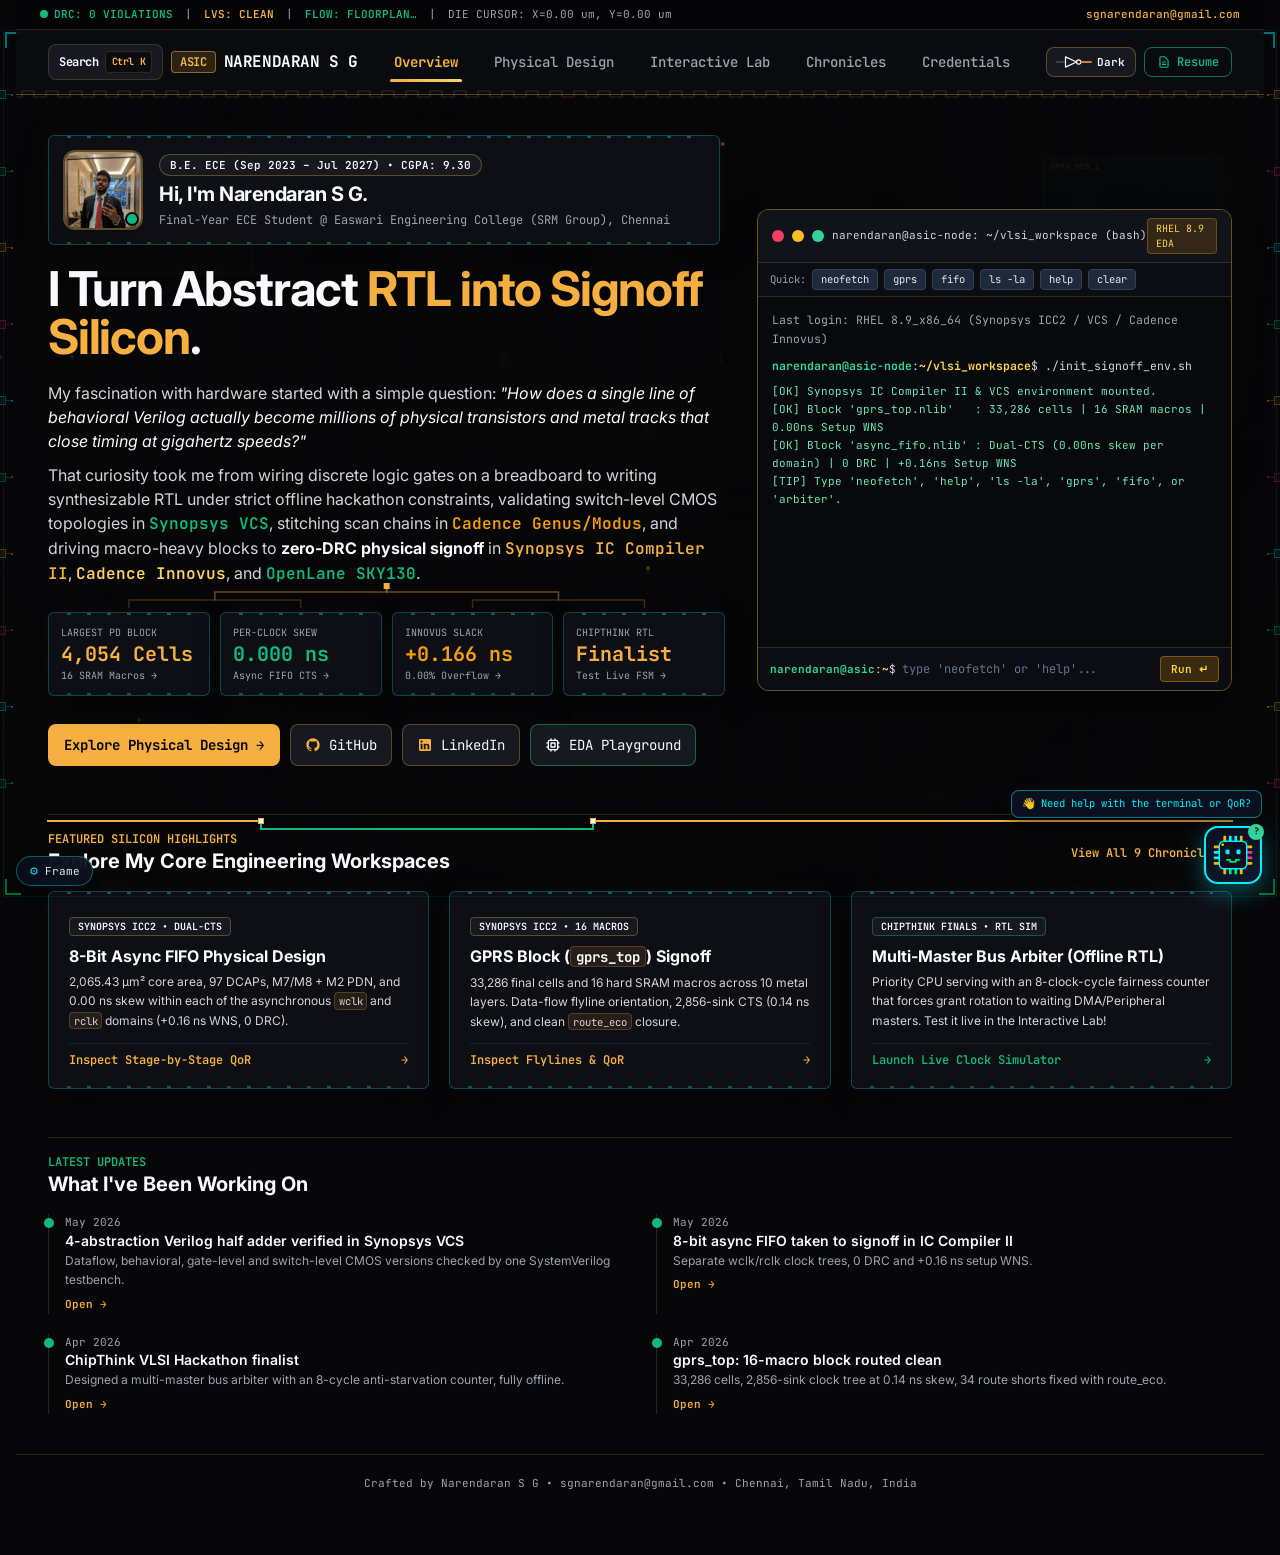
==== commit 5ad21e40: "Portfolio v2: chip animations, flow playback, content.json editor support" ====
--- a/index.html
+++ b/index.html
@@ -61,6 +61,8 @@
       </span>
       <span class="hidden sm:inline text-slate-500">|</span>
       <span class="hidden sm:inline text-metal-m5 font-semibold">LVS: CLEAN</span>
+      <span class="hidden md:inline text-slate-500">|</span>
+      <span id="flow-stage" class="hidden md:inline text-metal-m3 font-semibold">FLOW: ROUTE &#10003;</span>
       <span class="hidden lg:inline text-slate-500">|</span>
       <span id="die-coords-readout" class="hidden lg:inline text-slate-400">DIE CURSOR: X=0.00 um, Y=0.00 um</span>
     </div>
@@ -99,8 +101,14 @@
 
       <!-- Right Action Controls: Theme Toggle, Resume & Mobile Menu -->
       <div class="flex items-center space-x-2 font-mono text-xs">
-        <button type="button" id="theme-toggle-btn" onclick="toggleSiteTheme()" title="Switch between Obsidian Gold (Dark) and Warm Ivory (Light)" class="px-2.5 py-1.5 rounded-lg bg-silicon-800 border border-metal-m5/40 hover:border-metal-m5 text-white transition flex items-center gap-1.5">
+        <button type="button" id="theme-toggle-btn" onclick="toggleSiteTheme()" title="Theme toggle: a CMOS inverter. Flip the input, the output follows after its propagation delay." aria-label="Toggle dark or light theme" class="px-2.5 py-1.5 rounded-lg bg-silicon-800 border border-metal-m5/40 hover:border-metal-m5 text-white transition flex items-center gap-1.5">
           <span id="theme-icon">&#9789;</span>
+          <svg class="inv-icon" viewBox="0 0 40 16" width="34" height="14" aria-hidden="true">
+            <line class="inv-in" x1="0" y1="8" x2="10" y2="8" />
+            <path class="inv-body" d="M10 2 L23 8 L10 14 Z" />
+            <circle class="inv-bubble" cx="25.5" cy="8" r="2.5" />
+            <line class="inv-out" x1="28" y1="8" x2="40" y2="8" />
+          </svg>
           <span id="theme-label" class="hidden sm:inline text-[11px] font-semibold">Dark</span>
         </button>
 
@@ -159,7 +167,7 @@
          ======================================================================= -->
     <section id="view-home" class="app-view active-view view-visible space-y-12">
 
-      <div class="grid grid-cols-1 lg:grid-cols-12 gap-8 items-center">
+      <div id="hero-grid" class="grid grid-cols-1 lg:grid-cols-12 gap-8 items-center">
         <!-- Left 7 Cols: First-Person Narrative & Social Links with Logos -->
         <div class="lg:col-span-7 space-y-5">
           <div class="flex flex-col sm:flex-row sm:items-center gap-4 p-3.5 rounded-2xl eda-border max-w-2xl">
@@ -192,7 +200,7 @@
           </div>
 
           <!-- Key Silicon Highlights Strip -->
-          <div class="grid grid-cols-2 sm:grid-cols-4 gap-2.5 pt-1">
+          <div id="stat-grid" class="grid grid-cols-2 sm:grid-cols-4 gap-2.5 pt-1">
             <div onclick="switchPageView('qor', event)" class="cursor-pointer p-3 rounded-lg eda-border">
               <div class="text-[10px] font-mono text-slate-400">LARGEST PD BLOCK</div>
               <div class="text-lg sm:text-xl font-mono font-bold text-metal-m5">33,286 Cells</div>
@@ -459,7 +467,7 @@
               </button>
             </div>
             <div onclick="openCurrentQorImage()" class="relative group cursor-pointer rounded overflow-hidden border border-slate-800 bg-silicon-900 aspect-video flex items-center justify-center">
-              <img loading="lazy" decoding="async" id="qor-stage-img" src="assets/gprs_macro_flylines.webp" alt="ICC2 Layout View" class="w-full h-full object-cover group-hover:scale-105 transition duration-300" onerror="this.style.display='none'; document.getElementById('qor-img-fallback').style.display='flex';" />
+              <img loading="lazy" decoding="async" id="qor-stage-img" src="assets/gprs_macro_flylines.webp" alt="ICC2 Layout View" class="w-full h-full object-cover" onerror="this.style.display='none'; document.getElementById('qor-img-fallback').style.display='flex';" />
               <div id="qor-img-fallback" class="hidden absolute inset-0 flex-col items-center justify-center p-6 text-center font-mono text-xs text-slate-400 bg-silicon-900">
                 <div class="text-metal-m5 mb-1">Screenshot unavailable</div>
                 <div id="qor-fallback-filename" class="text-white font-bold">assets/gprs_macro_flylines.webp</div>
@@ -470,6 +478,34 @@
           <div class="mt-4 p-3.5 rounded bg-silicon-900 border-l-2 border-metal-m3 font-mono text-xs space-y-1">
             <div class="text-metal-m3 font-semibold">HOW I SOLVED THE BOTTLENECK AT THIS STAGE:</div>
             <div id="qor-action-note" class="text-slate-300 leading-relaxed"></div>
+          </div>
+        </div>
+      </div>
+
+      <!-- Flow playback: scrolling through this section steps the layout from floorplan to route (chip-fx.js) -->
+      <div id="flow-playback" class="pt-6">
+        <div class="flex flex-wrap items-end justify-between gap-3 mb-4">
+          <div>
+            <div class="text-xs font-mono text-metal-m3 uppercase tracking-widest font-semibold">Flow Playback // Scroll to Step Through</div>
+            <h3 class="text-xl sm:text-2xl font-bold text-white mt-1">Watch the Block Go from Floorplan to Route</h3>
+          </div>
+          <div class="flex gap-1 p-1 rounded-lg eda-border font-mono text-xs" role="group" aria-label="Choose block">
+            <button type="button" data-fp-block="fifo" class="fp-block-btn px-3 py-1.5 rounded">Async FIFO</button>
+            <button type="button" data-fp-block="gprs" class="fp-block-btn px-3 py-1.5 rounded">gprs_top</button>
+          </div>
+        </div>
+        <div id="fp-track" class="relative">
+          <div id="fp-sticky" class="sticky rounded-xl eda-border p-3 sm:p-4 grid grid-cols-1 lg:grid-cols-12 gap-4">
+            <div id="fp-stage" class="lg:col-span-8 relative aspect-video rounded overflow-hidden border border-slate-800 bg-silicon-950">
+              <img id="fp-img-a" alt="" class="absolute inset-0 w-full h-full object-contain" />
+              <img id="fp-img-b" alt="" class="absolute inset-0 w-full h-full object-contain" style="opacity:0" />
+            </div>
+            <div class="lg:col-span-4 flex flex-col gap-3 font-mono min-w-0">
+              <ol id="fp-rail" class="fp-rail"></ol>
+              <div id="fp-title" class="text-sm text-white font-bold leading-snug"></div>
+              <div id="fp-metrics" class="grid grid-cols-2 gap-2"></div>
+              <div class="text-[11px] text-slate-500 mt-auto hidden lg:block">Scroll to advance &middot; click a stage to jump</div>
+            </div>
           </div>
         </div>
       </div>
@@ -652,18 +688,19 @@
           </div>
         </div>
 
+        <!-- Project cards are generated from content.json by scripts/build_content.py -->
         <div class="grid grid-cols-1 md:grid-cols-2 lg:grid-cols-3 gap-6" id="projects-grid">
-
-          <!-- 1. 8-Bit Asynchronous FIFO PD -->
-          <article data-category="pd" class="project-card rounded-xl p-5 sm:p-6 eda-border flex flex-col justify-between">
+          <!-- content:projects:start -->
+          <!-- 1. Taming Dual Asynchronous Clocks: 8-Bit Async FIFO Physical Design -->
+          <article data-category="pd" data-id="async-fifo-pd" class="project-card rounded-xl p-5 sm:p-6 eda-border flex flex-col justify-between">
             <div class="space-y-3.5">
-              <div class="flex items-center justify-between font-mono text-xs">
+              <div class="flex items-center justify-between gap-2 font-mono text-xs">
                 <span class="px-2.5 py-0.5 rounded bg-silicon-800 text-metal-m5 border border-metal-m5/40 font-semibold">BACK-END PD • ICC2</span>
-                <span class="text-slate-400">Apr – May 2026</span>
+                <span class="text-slate-400 shrink-0">Apr – May 2026</span>
               </div>
               <h3 class="text-lg font-bold text-white">Taming Dual Asynchronous Clocks: 8-Bit Async FIFO Physical Design</h3>
               <p class="text-xs sm:text-sm text-slate-300 leading-relaxed">
-                In <strong class="text-white">Synopsys IC Compiler II</strong>, I drove this layout across a 2,065.43 &mu;m&sup2; core while keeping independent write (<code class="code-chip">wclk</code>) and read (<code class="code-chip">rclk</code>) domains completely isolated from crosstalk and skew.
+                In <strong class="text-white">Synopsys IC Compiler II</strong>, I drove this layout across a 2,065.43 µm² core while keeping independent write (<code class="code-chip">wclk</code>) and read (<code class="code-chip">rclk</code>) domains completely isolated from crosstalk and skew.
               </p>
               <ul class="text-xs font-mono text-slate-300 space-y-1 border-t border-slate-800 pt-3">
                 <li>&bull; <span class="text-metal-m5 font-semibold">Floorplan &amp; PDN:</span> 24 M5 ports, 97 DCAPs, M7/M8 + M2 mesh (0 PG DRC).</li>
@@ -672,40 +709,40 @@
               </ul>
             </div>
             <div class="pt-4 mt-4 border-t border-slate-800/80 flex flex-wrap items-center justify-between gap-2 font-mono text-xs">
-              <button type="button" onclick="openLightbox('assets/fifo_routing.webp', 'My 8-Bit Asynchronous FIFO Final Routed Layout (0 DRC, +0.16ns WNS)')" class="text-metal-m5 font-semibold hover:underline">Inspect Layout &rarr;</button>
-              <button type="button" onclick="switchPageView('qor', event); switchQorBlock('fifo');" class="text-slate-400 hover:text-white">QoR Table &nearr;</button>
+              <button type="button" onclick="openLightbox(&quot;assets/fifo_routing.webp&quot;, &quot;My 8-Bit Asynchronous FIFO Final Routed Layout (0 DRC, +0.16ns WNS)&quot;)" class="text-metal-m5 font-semibold hover:underline">Inspect Layout &rarr;</button>
+              <button type="button" onclick="switchPageView('qor', event); switchQorBlock(&quot;fifo&quot;);" class="text-slate-400 hover:text-white">QoR Table &nearr;</button>
             </div>
           </article>
 
-          <!-- 2. GPRS Physical Design -->
-          <article data-category="pd" class="project-card rounded-xl p-5 sm:p-6 eda-border flex flex-col justify-between">
+          <!-- 2. Conquering a 16-Macro Heavy Block: GPRS Physical Design (`gprs_top`) -->
+          <article data-category="pd" data-id="gprs-top-pd" class="project-card rounded-xl p-5 sm:p-6 eda-border flex flex-col justify-between">
             <div class="space-y-3.5">
-              <div class="flex items-center justify-between font-mono text-xs">
+              <div class="flex items-center justify-between gap-2 font-mono text-xs">
                 <span class="px-2.5 py-0.5 rounded bg-silicon-800 text-metal-m5 border border-metal-m5/40 font-semibold">BACK-END PD • ICC2</span>
-                <span class="text-slate-400">Apr 2026</span>
+                <span class="text-slate-400 shrink-0">Apr 2026</span>
               </div>
               <h3 class="text-lg font-bold text-white">Conquering a 16-Macro Heavy Block: GPRS Physical Design (<code class="code-chip">gprs_top</code>)</h3>
               <p class="text-xs sm:text-sm text-slate-300 leading-relaxed">
                 Transitioning <code class="code-chip">gprs_top</code> from <strong class="text-white">Design Compiler (<code class="code-chip">dc_shell</code>)</strong> into <strong class="text-white">IC Compiler II (<code class="code-chip">icc2_shell</code>)</strong>, I managed 27,811 initial cells (33,286 final) and 16 hard SRAM macros across 10 metal layers.
               </p>
               <ul class="text-xs font-mono text-slate-300 space-y-1 border-t border-slate-800 pt-3">
-                <li>&bull; <span class="text-metal-m5 font-semibold">Core &amp; Power:</span> 391,605.4 &mu;m&sup2; core (66.25% final util); fixed 179 missing PG vias.</li>
+                <li>&bull; <span class="text-metal-m5 font-semibold">Core &amp; Power:</span> 391,605.4 µm² core (66.25% final util); fixed 179 missing PG vias.</li>
                 <li>&bull; <span class="text-metal-m5 font-semibold">CTS &amp; Congestion:</span> 2,856 <code class="code-chip">mclk</code> sinks at 0.14 ns skew; 0.12% placement congestion.</li>
                 <li>&bull; <span class="text-metal-m3 font-semibold">Signoff:</span> Cleared 34 route shorts via <code class="code-chip">route_eco</code>; 0.00 ns Setup WNS/TNS.</li>
               </ul>
             </div>
             <div class="pt-4 mt-4 border-t border-slate-800/80 flex flex-wrap items-center justify-between gap-2 font-mono text-xs">
-              <button type="button" onclick="openLightbox('assets/gprs_routing.webp', 'My gprs_top 10-Layer Detailed Route & SRAM Macro Signoff in Synopsys ICC2')" class="text-metal-m5 font-semibold hover:underline">View Layout &rarr;</button>
-              <button type="button" onclick="switchPageView('qor', event); switchQorBlock('gprs');" class="text-slate-400 hover:text-white">QoR Table &nearr;</button>
+              <button type="button" onclick="openLightbox(&quot;assets/gprs_routing.webp&quot;, &quot;My gprs_top 10-Layer Detailed Route &amp; SRAM Macro Signoff in Synopsys ICC2&quot;)" class="text-metal-m5 font-semibold hover:underline">View Layout &rarr;</button>
+              <button type="button" onclick="switchPageView('qor', event); switchQorBlock(&quot;gprs&quot;);" class="text-slate-400 hover:text-white">QoR Table &nearr;</button>
             </div>
           </article>
 
-          <!-- 3. Multi-Master Bus Arbiter (ChipThink Hackathon) -->
-          <article data-category="rtl" class="project-card rounded-xl p-5 sm:p-6 eda-border flex flex-col justify-between">
+          <!-- 3. Zero Internet, Pure RTL: My Multi-Master Bus Arbiter at ChipThink Finals -->
+          <article data-category="rtl" data-id="chipthink-bus-arbiter" class="project-card rounded-xl p-5 sm:p-6 eda-border flex flex-col justify-between">
             <div class="space-y-3.5">
-              <div class="flex items-center justify-between font-mono text-xs">
+              <div class="flex items-center justify-between gap-2 font-mono text-xs">
                 <span class="px-2.5 py-0.5 rounded bg-silicon-800 text-metal-m3 border border-metal-m3/40 font-semibold">RTL DESIGN • HACKATHON FINALIST</span>
-                <span class="text-slate-400">Apr 2026</span>
+                <span class="text-slate-400 shrink-0">Apr 2026</span>
               </div>
               <h3 class="text-lg font-bold text-white">Zero Internet, Pure RTL: My Multi-Master Bus Arbiter at ChipThink Finals</h3>
               <p class="text-xs sm:text-sm text-slate-300 leading-relaxed">
@@ -717,61 +754,51 @@
               </ul>
             </div>
             <div class="pt-4 mt-4 border-t border-slate-800/80 flex flex-wrap items-center justify-between gap-2 font-mono text-xs">
-              <a href="https://edaplayground.com/x/JiD3" target="_blank" rel="noopener" class="text-metal-m3 font-semibold hover:underline flex items-center gap-1.5">
-                <svg class="w-3.5 h-3.5 stroke-current" fill="none" stroke-width="2" viewBox="0 0 24 24">
-                  <path stroke-linecap="round" stroke-linejoin="round" d="M9 3v2m6-2v2M9 19v2m6-2v2M5 9H3m2 6H3m18-6h-2m2 6h-2M7 19h10a2 2 0 002-2V7a2 2 0 00-2-2H7a2 2 0 00-2 2v10a2 2 0 002 2zM9 9h6v6H9V9z" />
-                </svg>
-                <span>EDA Playground (x/JiD3) &nearr;</span>
-              </a>
+              <a href="https://edaplayground.com/x/JiD3" target="_blank" rel="noopener" class="text-metal-m3 font-semibold hover:underline flex items-center gap-1.5"><svg class="w-3.5 h-3.5 stroke-current" fill="none" stroke-width="2" viewBox="0 0 24 24" aria-hidden="true"><path stroke-linecap="round" stroke-linejoin="round" d="M9 3v2m6-2v2M9 19v2m6-2v2M5 9H3m2 6H3m18-6h-2m2 6h-2M7 19h10a2 2 0 002-2V7a2 2 0 00-2-2H7a2 2 0 00-2 2v10a2 2 0 002 2zM9 9h6v6H9V9z" /></svg><span>EDA Playground (x/JiD3) &nearr;</span></a>
             </div>
           </article>
 
-          <!-- 4. Verilog Half Adder Multi-Abstraction & VCS Verification -->
-          <article data-category="rtl" class="project-card rounded-xl p-5 sm:p-6 eda-border flex flex-col justify-between">
+          <!-- 4. Peeling Back the Compiler: 4-Abstraction Verilog &amp; CMOS Switch Verification -->
+          <article data-category="rtl" data-id="half-adder-vcs" class="project-card rounded-xl p-5 sm:p-6 eda-border flex flex-col justify-between">
             <div class="space-y-3.5">
-              <div class="flex items-center justify-between font-mono text-xs">
+              <div class="flex items-center justify-between gap-2 font-mono text-xs">
                 <span class="px-2.5 py-0.5 rounded bg-silicon-800 text-metal-m3 border border-metal-m3/40 font-semibold">RTL &amp; VERIFICATION • VCS</span>
-                <span class="text-slate-400">May 2026</span>
+                <span class="text-slate-400 shrink-0">May 2026</span>
               </div>
               <h3 class="text-lg font-bold text-white">Peeling Back the Compiler: 4-Abstraction Verilog &amp; CMOS Switch Verification</h3>
               <p class="text-xs sm:text-sm text-slate-300 leading-relaxed">
                 Built a combinational half adder across Dataflow (<code class="code-chip">assign</code>), Behavioral (<code class="code-chip">always @(*)</code>), Gate-Level, and Switch-Level CMOS (<code class="code-chip">pmos</code>/<code class="code-chip">nmos</code> wired to <code class="code-chip">VDD</code>/<code class="code-chip">VSS</code>), verified simultaneously via a SystemVerilog testbench (<code class="code-chip">tb_top</code>) in <strong class="text-white">Synopsys VCS</strong>.
               </p>
             </div>
-            <div class="pt-4 mt-4 border-t border-slate-800/85 flex flex-wrap items-center justify-between gap-2 font-mono text-xs">
-              <a href="https://github.com/narendaransg/half-adders-at-different-forms" target="_blank" rel="noopener" class="text-metal-m5 font-semibold hover:underline flex items-center gap-1.5">
-                <svg class="w-3.5 h-3.5 fill-current" viewBox="0 0 24 24">
-                  <path fill-rule="evenodd" clip-rule="evenodd" d="M12 2C6.477 2 2 6.484 2 12.017c0 4.425 2.865 8.18 6.839 9.504.5.092.682-.217.682-.483 0-.237-.008-.868-.013-1.703-2.782.605-3.369-1.343-3.369-1.343-.454-1.158-1.11-1.466-1.11-1.466-.908-.62.069-.608.069-.608 1.003.07 1.53 1.032 1.53 1.032.892 1.53 2.341 1.088 2.91.832.092-.647.35-1.088.636-1.338-2.22-.253-4.555-1.113-4.555-4.951 0-1.093.39-1.988 1.029-2.688-.103-.253-.446-1.272.098-2.65 0 0 .84-.27 2.75 1.026A9.564 9.564 0 0112 6.844c.85.004 1.705.115 2.504.337 1.909-1.296 2.747-1.027 2.747-1.027.546 1.379.202 2.398.1 2.651.64.7 1.028 1.595 1.028 2.688 0 3.848-2.339 4.695-4.566 4.943.359.309.678.92.678 1.855 0 1.338-.012 2.419-.012 2.747 0 .268.18.58.688.482A10.019 10.019 0 0022 12.017C22 6.484 17.522 2 12 2z" />
-                </svg>
-                <span>GitHub Repo &nearr;</span>
-              </a>
+            <div class="pt-4 mt-4 border-t border-slate-800/80 flex flex-wrap items-center justify-between gap-2 font-mono text-xs">
+              <a href="https://github.com/narendaransg/half-adders-at-different-forms" target="_blank" rel="noopener" class="text-metal-m3 font-semibold hover:underline flex items-center gap-1.5"><svg class="w-3.5 h-3.5 fill-current" viewBox="0 0 24 24" aria-hidden="true"><path fill-rule="evenodd" clip-rule="evenodd" d="M12 2C6.477 2 2 6.484 2 12.017c0 4.425 2.865 8.18 6.839 9.504.5.092.682-.217.682-.483 0-.237-.008-.868-.013-1.703-2.782.605-3.369-1.343-3.369-1.343-.454-1.158-1.11-1.466-1.11-1.466-.908-.62.069-.608.069-.608 1.003.07 1.53 1.032 1.53 1.032.892 1.53 2.341 1.088 2.91.832.092-.647.35-1.088.636-1.338-2.22-.253-4.555-1.113-4.555-4.951 0-1.093.39-1.988 1.029-2.688-.103-.253-.446-1.272.098-2.65 0 0 .84-.27 2.75 1.026A9.564 9.564 0 0112 6.844c.85.004 1.705.115 2.504.337 1.909-1.296 2.747-1.027 2.747-1.027.546 1.379.202 2.398.1 2.651.64.7 1.028 1.595 1.028 2.688 0 3.848-2.339 4.695-4.566 4.943.359.309.678.92.678 1.855 0 1.338-.012 2.419-.012 2.747 0 .268.18.58.688.482A10.019 10.019 0 0022 12.017C22 6.484 17.522 2 12 2z" /></svg><span>GitHub Repo &nearr;</span></a>
             </div>
           </article>
 
-          <!-- 5. OpenLane SKY130 Serial-Parallel Multiplier -->
-          <article data-category="pd" class="project-card rounded-xl p-5 sm:p-6 eda-border flex flex-col justify-between">
+          <!-- 5. Stripping Away Proprietary GUIs: OpenLane &amp; SKY130 RTL-to-GDSII -->
+          <article data-category="pd" data-id="openlane-sky130-spm" class="project-card rounded-xl p-5 sm:p-6 eda-border flex flex-col justify-between">
             <div class="space-y-3.5">
-              <div class="flex items-center justify-between font-mono text-xs">
+              <div class="flex items-center justify-between gap-2 font-mono text-xs">
                 <span class="px-2.5 py-0.5 rounded bg-silicon-800 text-metal-m5 border border-metal-m5/40 font-semibold">OPEN-SOURCE RTL-TO-GDSII</span>
-                <span class="text-slate-400">Nov 2025 – Apr 2026</span>
+                <span class="text-slate-400 shrink-0">Nov 2025 – Apr 2026</span>
               </div>
               <h3 class="text-lg font-bold text-white">Stripping Away Proprietary GUIs: OpenLane &amp; SKY130 RTL-to-GDSII</h3>
               <p class="text-xs sm:text-sm text-slate-300 leading-relaxed">
                 Executed a 70+ step open-source physical realization pipeline for a <strong class="text-white">Serial-Parallel Multiplier (SPM)</strong> using Yosys, Verilator, OpenROAD, Magic, and KLayout in the <strong class="text-white">SkyWater 130nm (<code class="code-chip">sky130_fd_sc_hd</code>)</strong> PDK.
               </p>
             </div>
-            <div class="pt-4 mt-4 border-t border-slate-800/80 flex items-center justify-between font-mono text-xs text-slate-400">
-              <span>OpenROAD / Yosys / Magic</span>
+            <div class="pt-4 mt-4 border-t border-slate-800/80 flex flex-wrap items-center justify-between gap-2 font-mono text-xs">
+              <span class="text-slate-400">OpenROAD / Yosys / Magic</span>
               <span class="text-metal-m5 font-semibold">SKY130 GDSII Clean</span>
             </div>
           </article>
 
-          <!-- 6. Cadence Innovus Core PD Flow -->
-          <article data-category="pd" class="project-card rounded-xl p-5 sm:p-6 eda-border flex flex-col justify-between">
+          <!-- 6. Achieving 0.00% Route Overflow &amp; 0.011 ns Skew in Cadence Innovus -->
+          <article data-category="pd" data-id="cadence-innovus-flow" class="project-card rounded-xl p-5 sm:p-6 eda-border flex flex-col justify-between">
             <div class="space-y-3.5">
-              <div class="flex items-center justify-between font-mono text-xs">
-                <span class="px-2.5 py-0.5 rounded bg-silicon-800 text-metal-m6 border border-metal-m5/40 font-semibold">BACK-END PD • CADENCE INNOVUS</span>
-                <span class="text-slate-400">Nov 2025</span>
+              <div class="flex items-center justify-between gap-2 font-mono text-xs">
+                <span class="px-2.5 py-0.5 rounded bg-silicon-800 text-metal-m6 border border-metal-m6/40 font-semibold">BACK-END PD • CADENCE INNOVUS</span>
+                <span class="text-slate-400 shrink-0">Nov 2025</span>
               </div>
               <h3 class="text-lg font-bold text-white">Achieving 0.00% Route Overflow &amp; 0.011 ns Skew in Cadence Innovus</h3>
               <p class="text-xs sm:text-sm text-slate-300 leading-relaxed">
@@ -779,52 +806,52 @@
               </p>
             </div>
             <div class="pt-4 mt-4 border-t border-slate-800/80 flex flex-wrap items-center justify-between gap-2 font-mono text-xs">
-              <button type="button" onclick="openLightbox('assets/cert_cadence.webp', 'My Certificate — Workshop on Physical Design using Cadence Tools (7–8 Nov 2025)')" class="text-metal-m5 font-semibold hover:underline">View Cadence Certificate &rarr;</button>
+              <button type="button" onclick="openLightbox(&quot;assets/cert_cadence.webp&quot;, &quot;My Certificate \u2014 Workshop on Physical Design using Cadence Tools (7\u20138 Nov 2025)&quot;)" class="text-metal-m6 font-semibold hover:underline">View Cadence Certificate &rarr;</button>
             </div>
           </article>
 
-          <!-- 7. Memory Block Design-for-Test (DFT) -->
-          <article data-category="dft" class="project-card rounded-xl p-5 sm:p-6 eda-border flex flex-col justify-between">
+          <!-- 7. Making Silicon Testable: Memory Block DFT in Cadence Genus &amp; Modus -->
+          <article data-category="dft" data-id="memory-dft-genus-modus" class="project-card rounded-xl p-5 sm:p-6 eda-border flex flex-col justify-between">
             <div class="space-y-3.5">
-              <div class="flex items-center justify-between font-mono text-xs">
-                <span class="px-2.5 py-0.5 rounded bg-silicon-800 text-metal-m8 border border-metal-m5/40 font-semibold">DFT &amp; SYNTHESIS • CADENCE GENUS</span>
-                <span class="text-slate-400">Nov 2025</span>
+              <div class="flex items-center justify-between gap-2 font-mono text-xs">
+                <span class="px-2.5 py-0.5 rounded bg-silicon-800 text-metal-m8 border border-metal-m8/40 font-semibold">DFT &amp; SYNTHESIS • CADENCE GENUS</span>
+                <span class="text-slate-400 shrink-0">Nov 2025</span>
               </div>
               <h3 class="text-lg font-bold text-white">Making Silicon Testable: Memory Block DFT in Cadence Genus &amp; Modus</h3>
               <p class="text-xs sm:text-sm text-slate-300 leading-relaxed">
                 Implemented scan-chain insertion, stitched scan flip-flops, validated shift/capture modes, and resolved DFT rule violations using the <strong class="text-white">Cadence Genus–Modus</strong> flow.
               </p>
             </div>
-            <div class="pt-4 mt-4 border-t border-slate-800/80 flex items-center justify-between font-mono text-xs text-slate-400">
-              <span>Cadence Genus + Modus</span>
-              <span class="text-metal-m3 font-semibold">Scan Verified &check;</span>
+            <div class="pt-4 mt-4 border-t border-slate-800/80 flex flex-wrap items-center justify-between gap-2 font-mono text-xs">
+              <span class="text-slate-400">Cadence Genus + Modus</span>
+              <span class="text-metal-m3 font-semibold">Scan Verified ✓</span>
             </div>
           </article>
 
-          <!-- 8. Phase-Locked Loop (PLL) RTL-to-Routing -->
-          <article data-category="pd" class="project-card rounded-xl p-5 sm:p-6 eda-border flex flex-col justify-between">
+          <!-- 8. My First Full Flow Milestone: PLL Design from RTL to Routing -->
+          <article data-category="pd" data-id="pll-rtl-to-routing" class="project-card rounded-xl p-5 sm:p-6 eda-border flex flex-col justify-between">
             <div class="space-y-3.5">
-              <div class="flex items-center justify-between font-mono text-xs">
+              <div class="flex items-center justify-between gap-2 font-mono text-xs">
                 <span class="px-2.5 py-0.5 rounded bg-silicon-800 text-metal-m5 border border-metal-m5/40 font-semibold">RTL-TO-ROUTING • SYNOPSYS</span>
-                <span class="text-slate-400">2025</span>
+                <span class="text-slate-400 shrink-0">2025</span>
               </div>
               <h3 class="text-lg font-bold text-white">My First Full Flow Milestone: PLL Design from RTL to Routing</h3>
               <p class="text-xs sm:text-sm text-slate-300 leading-relaxed">
                 Drove a Phase-Locked Loop (PLL) from RTL through Synthesis, Placement, CTS, Routing, and pre-layout functional simulation using <strong class="text-white">Synopsys Design Vision &amp; IC Compiler</strong> at the Centre for Chip Design Lab.
               </p>
             </div>
-            <div class="pt-4 mt-4 border-t border-slate-800/80 flex items-center justify-between font-mono text-xs text-slate-400">
-              <span>Synopsys Design Vision / ICC</span>
-              <span class="text-metal-m3 font-semibold">Pre-Layout Verified &check;</span>
+            <div class="pt-4 mt-4 border-t border-slate-800/80 flex flex-wrap items-center justify-between gap-2 font-mono text-xs">
+              <span class="text-slate-400">Synopsys Design Vision / ICC</span>
+              <span class="text-metal-m3 font-semibold">Pre-Layout Verified ✓</span>
             </div>
           </article>
 
-          <!-- 9. 4-Bit Binary Fast Multiplier in IC Level + Barrel Shifter -->
-          <article data-category="ic" class="project-card rounded-xl p-5 sm:p-6 eda-border flex flex-col justify-between">
+          <!-- 9. Where It Started: My Breadboard 4-Bit Fast Multiplier &amp; Barrel Shifter -->
+          <article data-category="ic" data-id="breadboard-multiplier" class="project-card rounded-xl p-5 sm:p-6 eda-border flex flex-col justify-between">
             <div class="space-y-3.5">
-              <div class="flex items-center justify-between font-mono text-xs">
-                <span class="px-2.5 py-0.5 rounded bg-silicon-800 text-metal-m8 border border-metal-m5/40 font-semibold">IC HARDWARE &amp; RTL SYNTHESIS</span>
-                <span class="text-slate-400">Oct 2024 – Nov 2025</span>
+              <div class="flex items-center justify-between gap-2 font-mono text-xs">
+                <span class="px-2.5 py-0.5 rounded bg-silicon-800 text-metal-m8 border border-metal-m8/40 font-semibold">IC HARDWARE &amp; RTL SYNTHESIS</span>
+                <span class="text-slate-400 shrink-0">Oct 2024 – Nov 2025</span>
               </div>
               <h3 class="text-lg font-bold text-white">Where It Started: My Breadboard 4-Bit Fast Multiplier &amp; Barrel Shifter</h3>
               <p class="text-xs sm:text-sm text-slate-300 leading-relaxed">
@@ -832,11 +859,11 @@
               </p>
             </div>
             <div class="pt-4 mt-4 border-t border-slate-800/80 flex flex-wrap items-center justify-between gap-2 font-mono text-xs">
-              <button type="button" onclick="openLightbox('assets/ic_multiplier.webp', 'My Breadboard 4-Bit Binary Fast Multiplier (15 x 15 = 225 / 11100001)')" class="text-metal-m8 font-semibold hover:underline">See Hardware Build &rarr;</button>
+              <button type="button" onclick="openLightbox(&quot;assets/ic_multiplier.webp&quot;, &quot;My Breadboard 4-Bit Binary Fast Multiplier (15 x 15 = 225 / 11100001)&quot;)" class="text-metal-m8 font-semibold hover:underline">See Hardware Build &rarr;</button>
               <span class="text-slate-400">ALU Foundations</span>
             </div>
           </article>
-
+          <!-- content:projects:end -->
         </div>
       </div>
 
@@ -911,60 +938,63 @@
         <h2 class="text-2xl sm:text-3xl font-bold text-white mt-1">Certifications, Industry Exposure &amp; Beyond the Lab</h2>
       </div>
 
-      <!-- Verified Certification Cards -->
-      <div class="grid grid-cols-1 md:grid-cols-3 gap-6">
-        <div class="rounded-xl p-5 eda-border flex flex-col justify-between">
+      <!-- Verified Certification Cards (generated from content.json) -->
+      <div id="cert-grid" class="grid grid-cols-1 md:grid-cols-3 gap-6">
+        <!-- content:certifications:start -->
+        <div class="rounded-xl p-5 eda-border flex flex-col justify-between" data-id="pd-backend-vlsiminds">
           <div class="space-y-3">
-            <div class="flex items-center justify-between font-mono text-xs text-metal-m5 font-semibold">
+            <div class="flex items-center justify-between gap-2 font-mono text-xs text-metal-m5 font-semibold">
               <span>VLSIMINDS • BENGALURU</span>
-              <span>21 Apr 2026</span>
+              <span class="shrink-0">21 Apr 2026</span>
             </div>
             <h3 class="text-lg font-bold text-white">Physical Design – Back End</h3>
             <p class="text-xs text-slate-300 leading-relaxed">
               Centre for Chip Design, Easwari Engineering College &amp; VLSIMINDS. Mastered floorplanning, PDN synthesis, congestion-aware placement, CTS skew balancing, and DRC/STA closure.
             </p>
           </div>
-          <button type="button" onclick="openLightbox('assets/cert_pd_backend.webp', 'My Certificate of Recognition — Physical Design Back End (VLSIMINDS & EEC, 21 Apr 2026)')" class="mt-4 w-full py-2 rounded bg-silicon-800 hover:opacity-90 font-mono text-xs text-metal-m5 font-semibold border border-metal-m5/40 transition">
+          <button type="button" onclick="openLightbox(&quot;assets/cert_pd_backend.webp&quot;, &quot;My Certificate of Recognition \u2014 Physical Design Back End (VLSIMINDS &amp; EEC, 21 Apr 2026)&quot;)" class="mt-4 w-full py-2 rounded bg-silicon-800 hover:opacity-90 font-mono text-xs text-metal-m5 font-semibold border border-metal-m5/40 transition">
             View My Certificate &rarr;
           </button>
         </div>
 
-        <div class="rounded-xl p-5 eda-border flex flex-col justify-between">
+        <div class="rounded-xl p-5 eda-border flex flex-col justify-between" data-id="dv-frontend-vlsiminds">
           <div class="space-y-3">
-            <div class="flex items-center justify-between font-mono text-xs text-metal-m3 font-semibold">
+            <div class="flex items-center justify-between gap-2 font-mono text-xs text-metal-m3 font-semibold">
               <span>VLSIMINDS • BENGALURU</span>
-              <span>04 Feb 2026</span>
+              <span class="shrink-0">04 Feb 2026</span>
             </div>
             <h3 class="text-lg font-bold text-white">VLSI Design Verification – Front End</h3>
             <p class="text-xs text-slate-300 leading-relaxed">
               Easwari Engineering College &amp; VLSIMINDS. Built comprehensive test plans, OOP SystemVerilog testbenches, Coverage-Driven Verification (CDV), and UVM fundamentals.
             </p>
           </div>
-          <button type="button" onclick="openLightbox('assets/cert_dv_frontend.webp', 'My Certificate of Recognition — VLSI Design Verification Front End (VLSIMINDS & EEC, 04 Feb 2026)')" class="mt-4 w-full py-2 rounded bg-silicon-800 hover:opacity-90 font-mono text-xs text-metal-m3 font-semibold border border-metal-m3/40 transition">
+          <button type="button" onclick="openLightbox(&quot;assets/cert_dv_frontend.webp&quot;, &quot;My Certificate of Recognition \u2014 VLSI Design Verification Front End (VLSIMINDS &amp; EEC, 04 Feb 2026)&quot;)" class="mt-4 w-full py-2 rounded bg-silicon-800 hover:opacity-90 font-mono text-xs text-metal-m3 font-semibold border border-metal-m3/40 transition">
             View My Certificate &rarr;
           </button>
         </div>
 
-        <div class="rounded-xl p-5 eda-border flex flex-col justify-between">
+        <div class="rounded-xl p-5 eda-border flex flex-col justify-between" data-id="cadence-pd-workshop">
           <div class="space-y-3">
-            <div class="flex items-center justify-between font-mono text-xs text-metal-m6 font-semibold">
+            <div class="flex items-center justify-between gap-2 font-mono text-xs text-metal-m6 font-semibold">
               <span>CENTRE FOR CHIP DESIGN</span>
-              <span>07–08 Nov 2025</span>
+              <span class="shrink-0">07–08 Nov 2025</span>
             </div>
             <h3 class="text-lg font-bold text-white">Physical Design using Cadence Tools</h3>
             <p class="text-xs text-slate-300 leading-relaxed">
               Hands-on workshop organized by the Dept. of ECE &amp; Centre for Chip Design at Easwari Engineering College training on Cadence Innovus and Genus flows.
             </p>
           </div>
-          <button type="button" onclick="openLightbox('assets/cert_cadence.webp', 'My Certificate of Participation — Two Day Workshop on Physical Design using Cadence Tools (7–8 Nov 2025)')" class="mt-4 w-full py-2 rounded bg-silicon-800 hover:opacity-90 font-mono text-xs text-metal-m6 font-semibold border border-metal-m6/40 transition">
+          <button type="button" onclick="openLightbox(&quot;assets/cert_cadence.webp&quot;, &quot;My Certificate of Participation \u2014 Two Day Workshop on Physical Design using Cadence Tools (7\u20138 Nov 2025)&quot;)" class="mt-4 w-full py-2 rounded bg-silicon-800 hover:opacity-90 font-mono text-xs text-metal-m6 font-semibold border border-metal-m6/40 transition">
             View My Certificate &rarr;
           </button>
         </div>
-      </div>
-
-      <!-- Exposure and Leadership Cards -->
-      <div class="grid grid-cols-1 md:grid-cols-3 gap-5">
-        <div class="p-5 rounded-xl eda-border space-y-2">
+        <!-- content:certifications:end -->
+      </div>
+
+      <!-- Exposure and Leadership Cards (generated from content.json) -->
+      <div id="experience-grid" class="grid grid-cols-1 md:grid-cols-3 gap-5">
+        <!-- content:experience:start -->
+        <div class="p-5 rounded-xl eda-border space-y-2" data-id="chipthink-finalist">
           <div class="text-xs font-mono text-metal-m8 font-semibold">FINALIST • MAVEN SILICON &amp; IEEE (APR 2026)</div>
           <h4 class="font-bold text-white">ChipThink VLSI Hackathon (TECHLETICS 4.0)</h4>
           <p class="text-xs text-slate-300 leading-relaxed">
@@ -972,7 +1002,7 @@
           </p>
         </div>
 
-        <div class="p-5 rounded-xl eda-border space-y-2">
+        <div class="p-5 rounded-xl eda-border space-y-2" data-id="chipcraft-2">
           <div class="text-xs font-mono text-metal-m5 font-semibold">HARDWARE FORUM (APR 2026)</div>
           <h4 class="font-bold text-white">CHIPCRAFT 2.0 — Kalasalingam Academy</h4>
           <p class="text-xs text-slate-300 leading-relaxed">
@@ -980,13 +1010,14 @@
           </p>
         </div>
 
-        <div class="p-5 rounded-xl eda-border space-y-2">
+        <div class="p-5 rounded-xl eda-border space-y-2" data-id="nokia-internship">
           <div class="text-xs font-mono text-metal-m3 font-semibold">INDUSTRIAL INTERNSHIP (MAY – JUN 2025)</div>
           <h4 class="font-bold text-white">Nokia — Factory Floor &amp; PCB Training</h4>
           <p class="text-xs text-slate-300 leading-relaxed">
-            Spent two months on the live factory floor at Nokia's Sriperumbudur telecommunications facility, gaining exposure to industrial PCB workflows and manufacturing efficiency.
+            Spent two months on the live factory floor at Nokia&#x27;s Sriperumbudur telecommunications facility, gaining exposure to industrial PCB workflows and manufacturing efficiency.
           </p>
         </div>
+        <!-- content:experience:end -->
       </div>
 
       <!-- Human Narrative and Casual Side -->
@@ -1089,5 +1120,6 @@
   <script src="chip-borders.js"></script>
   <script src="silicon-addons.js"></script>
   <script src="chip-mascot.js"></script>
+  <script src="chip-fx.js"></script>
 </body>
 </html>
--- a/portfolio-theme.css
+++ b/portfolio-theme.css
@@ -1,3 +1,11 @@
+/* Motion system: every transition on the site uses these durations and one easing curve */
+:root {
+  --dur-fast: 160ms;
+  --dur-base: 280ms;
+  --dur-slow: 480ms;
+  --ease-out: cubic-bezier(0.16, 1, 0.3, 1);
+}
+
 /* ==========================================================================
    portfolio-theme.css
    Dark A: "Obsidian Die & 24K Wirebond Gold"
@@ -68,6 +76,7 @@
   background-color: var(--bg-page);
   color: var(--text-body);
   overflow-x: hidden;
+  overflow-x: clip; /* clip (not hidden) so position: sticky keeps working */
   transition: background-color 0.3s ease, color 0.3s ease;
 }
 
@@ -172,7 +181,7 @@
   border: 1.5px solid var(--border-card) !important;
   box-shadow: var(--shadow-card);
   border-radius: 10px;
-  transition: all 0.28s cubic-bezier(0.16, 1, 0.3, 1);
+  transition: all var(--dur-base) var(--ease-out);
 }
 .eda-border:hover {
   border-color: var(--border-card-hover) !important;
@@ -219,7 +228,7 @@
   display: none;
   opacity: 0;
   transform: translateY(14px) scale(0.992);
-  transition: opacity 0.36s cubic-bezier(0.16, 1, 0.3, 1), transform 0.36s cubic-bezier(0.16, 1, 0.3, 1);
+  transition: opacity var(--dur-slow) var(--ease-out), transform var(--dur-slow) var(--ease-out);
 }
 .app-view.active-view {
   display: block;
@@ -292,3 +301,123 @@
 html.light-theme [class*="divide-slate-800"] > * + * { border-color: var(--border-subtle) !important; }
 html.light-theme [class*="bg-slate-900"], html.light-theme [class*="bg-slate-950"] { background-color: var(--bg-card-inner) !important; }
 h1 .code-chip, h2 .code-chip, h3 .code-chip { font-size: 0.78em; padding: 0 0.3em; vertical-align: 0.08em; }
+
+/* ===================== chip-fx.js effects ===================== */
+#chip-fx-overlay {
+  position: fixed; inset: 0; width: 100vw; height: 100vh;
+  pointer-events: none; z-index: 65;
+}
+
+/* RTL-to-GDSII build-up behind the hero */
+.fx-host { position: relative; isolation: isolate; }
+.fx-host > *:not(.hero-build-canvas) { position: relative; z-index: 1; }
+.hero-build-canvas {
+  position: absolute; inset: -16px; width: calc(100% + 32px); height: calc(100% + 32px);
+  pointer-events: none; z-index: 0;
+}
+
+/* Manhattan route draw on section dividers */
+.route-host { position: relative; }
+.route-trace { position: absolute; left: 0; right: 0; bottom: -1px; height: 12px; pointer-events: none; }
+.route-trace.at-top { bottom: auto; top: -11px; transform: scaleY(-1); }
+.route-trace svg { display: block; width: 100%; height: 100%; overflow: visible; }
+.route-trace .rt {
+  fill: none; stroke-width: 2; stroke-linecap: square;
+  stroke-dasharray: var(--len, 2000); stroke-dashoffset: var(--len, 2000);
+  transition: stroke-dashoffset 0.45s var(--ease-out);
+}
+.route-trace .rt1, .route-trace .rt3 { stroke: #F5B041; }
+.route-trace .rt2 { stroke: #10B981; }
+html.light-theme .route-trace .rt1, html.light-theme .route-trace .rt3 { stroke: #9A6B13; }
+html.light-theme .route-trace .rt2 { stroke: #047857; }
+.route-trace.drawn .rt { stroke-dashoffset: 0; }
+.route-trace.drawn .rt2 { transition-delay: 0.45s; }
+.route-trace.drawn .rt3 { transition-delay: 0.9s; transition-duration: 0.9s; }
+.route-trace .via {
+  position: absolute; top: 8px; width: 6px; height: 6px; margin-left: -3px;
+  background: #FFFFFF; border: 1px solid #F5B041;
+  opacity: 0; transform: scale(0.3); transition: opacity 0.2s, transform 0.2s;
+}
+.route-trace.drawn .via { opacity: 1; transform: scale(1); }
+.route-trace.drawn .v1 { transition-delay: 0.45s; }
+.route-trace.drawn .v2 { transition-delay: 0.9s; }
+
+/* Clock H-tree pulse into the stat cards */
+.clk-host { position: relative; }
+.clk-tree { position: absolute; left: 0; top: -22px; width: 100%; height: 22px; overflow: visible; pointer-events: none; }
+.clk-tree .clk-base { fill: none; stroke: rgba(245, 176, 65, 0.22); stroke-width: 1.5; }
+.clk-tree .clk-pulse { fill: none; stroke: #F59E0B; stroke-width: 2.5; stroke-linecap: round; stroke-dasharray: 0 99999; }
+.clk-tree .clk-root { fill: #F5B041; }
+html.light-theme .clk-tree .clk-base { stroke: rgba(154, 107, 19, 0.3); }
+html.light-theme .clk-tree .clk-pulse { stroke: #B45309; }
+@media (min-width: 640px) { #stat-grid { margin-top: 22px; } }
+.clk-hit {
+  border-color: #10B981 !important;
+  box-shadow: 0 0 0 1px #10B981, 0 0 18px rgba(16, 185, 129, 0.35) !important;
+}
+html.light-theme .clk-hit { border-color: #047857 !important; box-shadow: 0 0 0 1px #047857, 0 0 14px rgba(4, 120, 87, 0.25) !important; }
+
+/* The terminal stays dark in both themes: keep its neutral pill readable */
+#linux-terminal-window [class*="bg-slate-800"] { background-color: #1E293B !important; color: #E2E8F0 !important; border-color: #334155 !important; }
+
+/* ===================== Polish round 2 ===================== */
+
+/* Calmer ambient motion: the mascot stays put until hovered */
+#chip-mascot-btn { animation: none !important; }
+
+/* Staggered entrances */
+@keyframes fx-rise { from { opacity: 0; transform: translateY(10px); } to { opacity: 1; transform: none; } }
+.fx-enter { animation: fx-rise var(--dur-slow) var(--ease-out) both; animation-delay: calc(var(--i, 0) * 40ms); }
+
+/* Flow playback */
+#fp-sticky { position: -webkit-sticky; position: sticky !important; top: 104px; z-index: 2; }
+.fp-block-btn { color: var(--text-muted); transition: background-color var(--dur-fast) var(--ease-out), color var(--dur-fast) var(--ease-out); }
+.fp-block-btn.active { background: var(--gold-primary); color: #070709; font-weight: 700; }
+html.light-theme .fp-block-btn.active { color: #FFFFFF; }
+#fp-img-a, #fp-img-b { transition: opacity var(--dur-fast) linear; }
+.fp-rail { list-style: none; margin: 0; padding: 0; display: flex; flex-direction: column; gap: 2px; position: relative; }
+.fp-rail button { display: flex; align-items: center; gap: 10px; width: 100%; text-align: left; padding: 5px 6px; border-radius: 6px; font-size: 12px; color: var(--text-muted); transition: color var(--dur-fast) var(--ease-out), background-color var(--dur-fast) var(--ease-out); }
+.fp-rail button:hover { background: rgba(245, 176, 65, 0.06); }
+.fp-dot { width: 10px; height: 10px; flex: none; border: 1.5px solid var(--border-card); background: transparent; transition: all var(--dur-base) var(--ease-out); }
+.fp-num { color: var(--text-muted); font-size: 10px; }
+.fp-rail li.done .fp-dot { background: var(--emerald-pass); border-color: var(--emerald-pass); }
+.fp-rail li.active .fp-dot { background: var(--gold-primary); border-color: var(--gold-primary); transform: scale(1.2); }
+.fp-rail li.active button { color: var(--text-heading); font-weight: 700; }
+@media (max-width: 1023px) {
+  .fp-rail { flex-direction: row; justify-content: space-between; }
+  .fp-rail .fp-name { display: none; }
+  .fp-rail button { flex-direction: column; gap: 4px; padding: 4px; }
+}
+
+/* Layout magnifier */
+.layout-loupe {
+  position: absolute; width: 150px; height: 150px; pointer-events: none; z-index: 5;
+  border: 1.5px solid #F5B041; border-radius: 6px; background-color: #070709; background-repeat: no-repeat;
+  box-shadow: 0 10px 30px rgba(0, 0, 0, 0.55); opacity: 0; transform: scale(0.85);
+  transition: opacity var(--dur-fast) var(--ease-out), transform var(--dur-fast) var(--ease-out);
+}
+.layout-loupe.on { opacity: 1; transform: scale(1); }
+.layout-loupe::before, .layout-loupe::after { content: ""; position: absolute; background: rgba(245, 176, 65, 0.55); }
+.layout-loupe::before { left: 50%; top: 0; bottom: 0; width: 1px; }
+.layout-loupe::after { top: 50%; left: 0; right: 0; height: 1px; }
+.layout-loupe span { position: absolute; right: 4px; bottom: 3px; font: 600 10px "JetBrains Mono", monospace; color: #F5B041; background: rgba(7, 7, 9, 0.75); padding: 0 3px; border-radius: 3px; }
+
+/* CMOS-inverter theme toggle: dark theme = IN 0 / OUT 1, light theme = IN 1 / OUT 0 */
+.inv-toggle #theme-icon { display: none; }
+.inv-icon { display: block; overflow: visible; }
+.inv-icon line { stroke-width: 2; stroke-linecap: round; }
+.inv-icon .inv-body, .inv-icon .inv-bubble { fill: none; stroke: currentColor; stroke-width: 1.4; stroke-linejoin: round; }
+.inv-icon .inv-in { stroke: #4B4C55; transition: stroke var(--dur-fast) linear; }
+.inv-icon .inv-out { stroke: #F5B041; transition: stroke var(--dur-fast) linear 180ms; } /* 180ms = the gate's propagation delay */
+html.light-theme .inv-icon .inv-in { stroke: #9A6B13; }
+html.light-theme .inv-icon .inv-out { stroke: #C8B99E; }
+.inv-toggle.switching .inv-body { stroke: #10B981; transition: stroke 0s; }
+
+/* Clock-waveform scroll progress */
+.clk-progress { position: absolute; left: 0; right: 0; bottom: -4px; height: 8px; pointer-events: none; opacity: 0; transition: opacity var(--dur-base) var(--ease-out);
+  background: url("data:image/svg+xml,%3Csvg xmlns='http://www.w3.org/2000/svg' width='24' height='8'%3E%3Cpath d='M0 7H6V1H18V7H24' fill='none' stroke='%23F5B041' stroke-opacity='0.16' stroke-width='1.2'/%3E%3C/svg%3E") repeat-x left center; }
+.clk-progress.on { opacity: 1; }
+.clk-progress-fill { height: 100%; width: 0;
+  background: url("data:image/svg+xml,%3Csvg xmlns='http://www.w3.org/2000/svg' width='24' height='8'%3E%3Cpath d='M0 7H6V1H18V7H24' fill='none' stroke='%23F5B041' stroke-width='1.4'/%3E%3C/svg%3E") repeat-x left center; }
+html.light-theme .clk-progress { background-image: url("data:image/svg+xml,%3Csvg xmlns='http://www.w3.org/2000/svg' width='24' height='8'%3E%3Cpath d='M0 7H6V1H18V7H24' fill='none' stroke='%239A6B13' stroke-opacity='0.2' stroke-width='1.2'/%3E%3C/svg%3E"); }
+html.light-theme .clk-progress-fill { background-image: url("data:image/svg+xml,%3Csvg xmlns='http://www.w3.org/2000/svg' width='24' height='8'%3E%3Cpath d='M0 7H6V1H18V7H24' fill='none' stroke='%239A6B13' stroke-width='1.4'/%3E%3C/svg%3E"); }
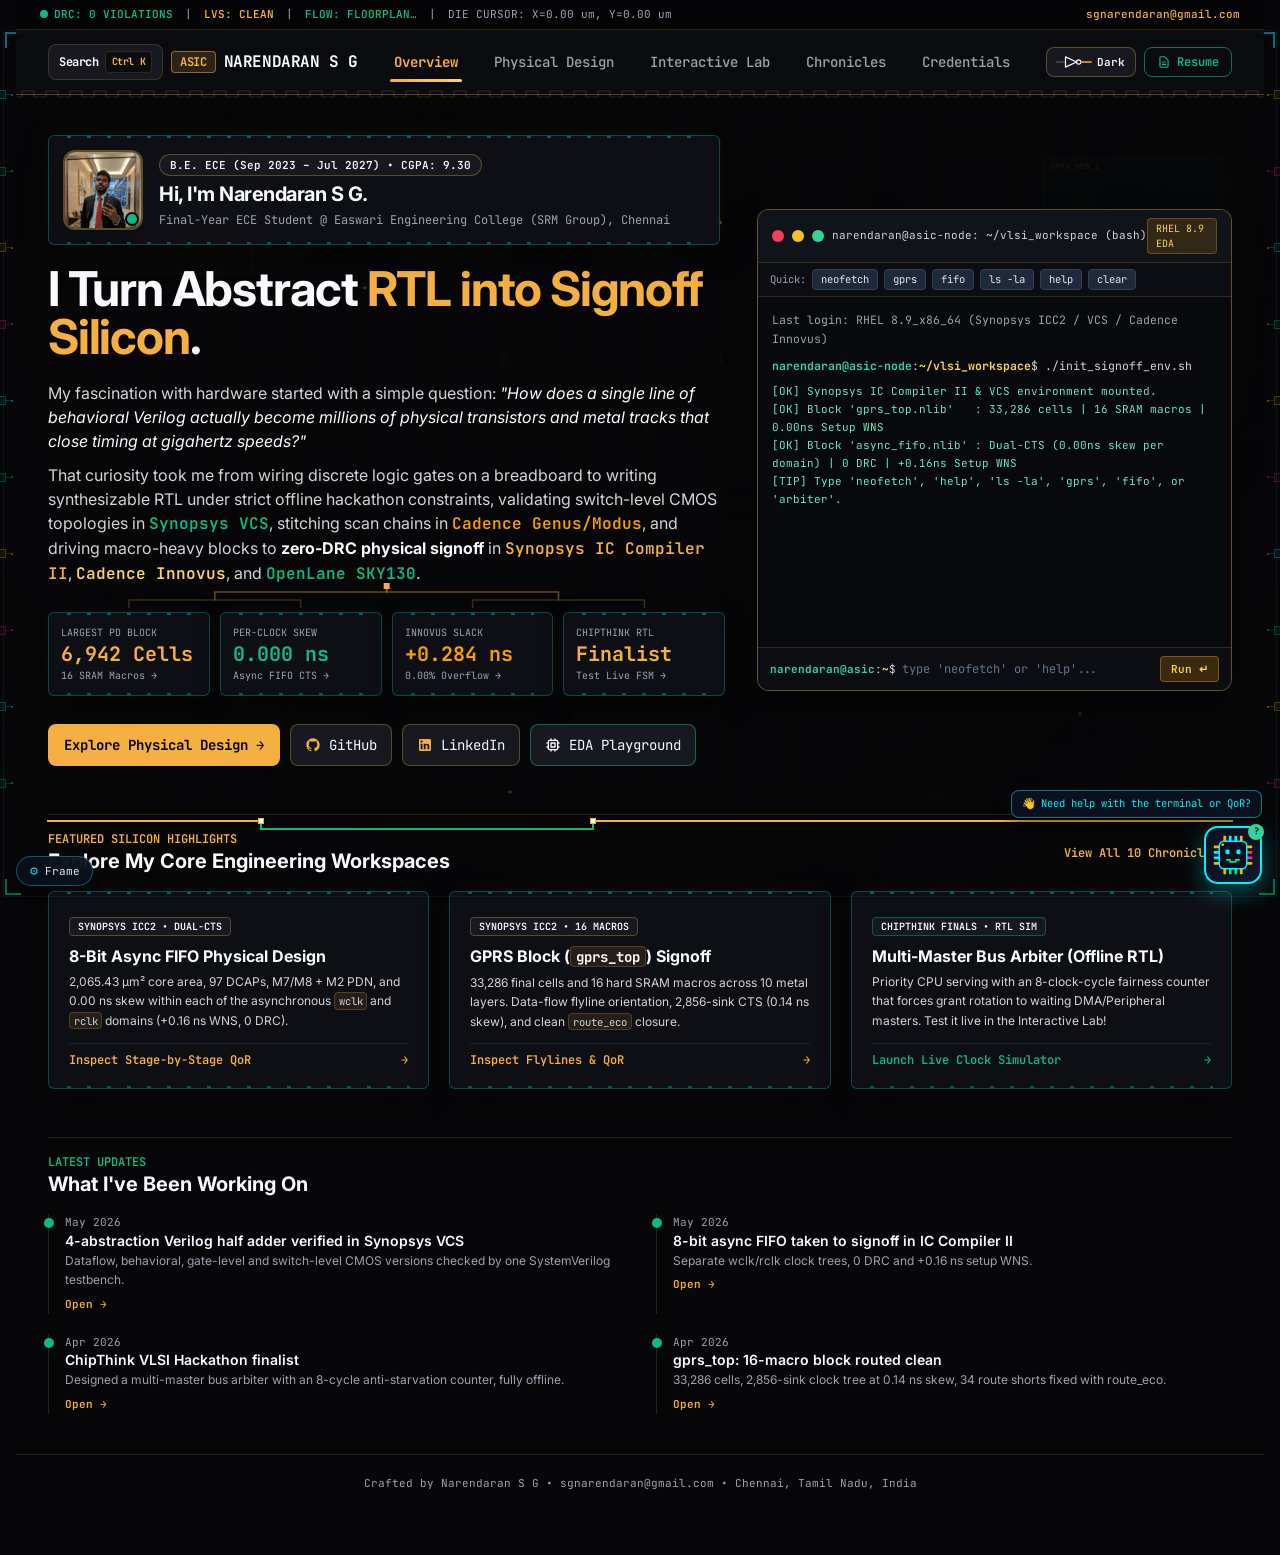
==== commit 0718f426: "added the kalasalingam hackathon prject" ====
--- a/index.html
+++ b/index.html
@@ -321,7 +321,7 @@
             <h3 class="text-lg sm:text-xl font-bold text-white">Explore My Core Engineering Workspaces</h3>
           </div>
           <button type="button" onclick="switchPageView('projects', event)" class="text-xs font-mono text-metal-m5 font-semibold hover:underline">
-            View All 9 Chronicles &rarr;
+            View All 10 Chronicles &rarr;
           </button>
         </div>
 
@@ -680,7 +680,7 @@
           </div>
 
           <div class="flex flex-wrap gap-1.5 font-mono text-xs" id="project-filters">
-            <button type="button" onclick="filterProjects('all')" data-filter="all" class="proj-filter px-3 py-1.5 rounded bg-metal-m5 font-bold transition">All (9)</button>
+            <button type="button" onclick="filterProjects('all')" data-filter="all" class="proj-filter px-3 py-1.5 rounded bg-metal-m5 font-bold transition">All (10)</button>
             <button type="button" onclick="filterProjects('pd')" data-filter="pd" class="proj-filter px-3 py-1.5 rounded bg-silicon-900/90 border border-slate-800 text-slate-300 hover:border-metal-m5 transition">Physical Design</button>
             <button type="button" onclick="filterProjects('rtl')" data-filter="rtl" class="proj-filter px-3 py-1.5 rounded bg-silicon-900/90 border border-slate-800 text-slate-300 hover:border-metal-m5 transition">RTL &amp; Verification</button>
             <button type="button" onclick="filterProjects('dft')" data-filter="dft" class="proj-filter px-3 py-1.5 rounded bg-silicon-900/90 border border-slate-800 text-slate-300 hover:border-metal-m5 transition">DFT &amp; Synthesis</button>
@@ -775,7 +775,33 @@
             </div>
           </article>
 
-          <!-- 5. Stripping Away Proprietary GUIs: OpenLane &amp; SKY130 RTL-to-GDSII -->
+          <!-- 5. EV Station Controller at ChipCraft 2.0 -->
+          <article data-category="rtl" data-id="ev-station-controller-at-chipcraft-2-0" class="project-card rounded-xl p-5 sm:p-6 eda-border flex flex-col justify-between">
+            <div class="space-y-3.5">
+              <div class="flex items-center justify-between gap-2 font-mono text-xs">
+                <span class="px-2.5 py-0.5 rounded bg-silicon-800 text-metal-m3 border border-metal-m3/40 font-semibold">Hackathon Project</span>
+                <span class="text-slate-400 shrink-0">Mar 2026</span>
+              </div>
+              <h3 class="text-lg font-bold text-white">EV Station Controller at ChipCraft 2.0</h3>
+              <p class="text-xs sm:text-sm text-slate-300 leading-relaxed">
+                Developed and synthesized a robust EV charging station controller during the ChipCraft 2.0 hackathon. The design integrates a PMU arbiter, smart FIFO, port timer unit, and toggle synchronization to handle complex state management and multi-clock domain data transfer.
+              </p>
+              <ul class="text-xs font-mono text-slate-300 space-y-1 border-t border-slate-800 pt-3">
+                <li>&bull; <span class="text-metal-m3 font-semibold">Result:</span> </li>
+                <li>&bull; Designed modular RTL using Verilog, including pmu_arbiter_fsm, ibmu_smart_fifo, and</li>
+                <li>&bull; Implemented cdc_toggle_sync for reliable Clock Domain Crossing (CDC) data integrity</li>
+                <li>&bull; Verified functionality using SystemVerilog testbenches (tb_ev_station.sv) and VCS simulations.</li>
+                <li>&bull; Performed RTL synthesis and generated area/timing/power reports using Synopsys Design Compiler.</li>
+              </ul>
+            </div>
+            <div class="pt-4 mt-4 border-t border-slate-800/80 flex flex-wrap items-center justify-between gap-2 font-mono text-xs">
+              <button type="button" onclick="openLightbox(&quot;assets/ev-station-controller-at-chipcraft-2-0-view-graph.webp&quot;, &quot;analyzed the waveform&quot;)" class="text-metal-m3 font-semibold hover:underline">View waveform &rarr;</button>
+              <span class="text-slate-400">Euphoria 2026, Kalasalingam Academy of Research and Education</span>
+              <span class="text-metal-m6 font-semibold">Participant</span>
+            </div>
+          </article>
+
+          <!-- 6. Stripping Away Proprietary GUIs: OpenLane &amp; SKY130 RTL-to-GDSII -->
           <article data-category="pd" data-id="openlane-sky130-spm" class="project-card rounded-xl p-5 sm:p-6 eda-border flex flex-col justify-between">
             <div class="space-y-3.5">
               <div class="flex items-center justify-between gap-2 font-mono text-xs">
@@ -793,7 +819,7 @@
             </div>
           </article>
 
-          <!-- 6. Achieving 0.00% Route Overflow &amp; 0.011 ns Skew in Cadence Innovus -->
+          <!-- 7. Achieving 0.00% Route Overflow &amp; 0.011 ns Skew in Cadence Innovus -->
           <article data-category="pd" data-id="cadence-innovus-flow" class="project-card rounded-xl p-5 sm:p-6 eda-border flex flex-col justify-between">
             <div class="space-y-3.5">
               <div class="flex items-center justify-between gap-2 font-mono text-xs">
@@ -810,7 +836,7 @@
             </div>
           </article>
 
-          <!-- 7. Making Silicon Testable: Memory Block DFT in Cadence Genus &amp; Modus -->
+          <!-- 8. Making Silicon Testable: Memory Block DFT in Cadence Genus &amp; Modus -->
           <article data-category="dft" data-id="memory-dft-genus-modus" class="project-card rounded-xl p-5 sm:p-6 eda-border flex flex-col justify-between">
             <div class="space-y-3.5">
               <div class="flex items-center justify-between gap-2 font-mono text-xs">
@@ -828,7 +854,7 @@
             </div>
           </article>
 
-          <!-- 8. My First Full Flow Milestone: PLL Design from RTL to Routing -->
+          <!-- 9. My First Full Flow Milestone: PLL Design from RTL to Routing -->
           <article data-category="pd" data-id="pll-rtl-to-routing" class="project-card rounded-xl p-5 sm:p-6 eda-border flex flex-col justify-between">
             <div class="space-y-3.5">
               <div class="flex items-center justify-between gap-2 font-mono text-xs">
@@ -846,7 +872,7 @@
             </div>
           </article>
 
-          <!-- 9. Where It Started: My Breadboard 4-Bit Fast Multiplier &amp; Barrel Shifter -->
+          <!-- 10. Where It Started: My Breadboard 4-Bit Fast Multiplier &amp; Barrel Shifter -->
           <article data-category="ic" data-id="breadboard-multiplier" class="project-card rounded-xl p-5 sm:p-6 eda-border flex flex-col justify-between">
             <div class="space-y-3.5">
               <div class="flex items-center justify-between gap-2 font-mono text-xs">
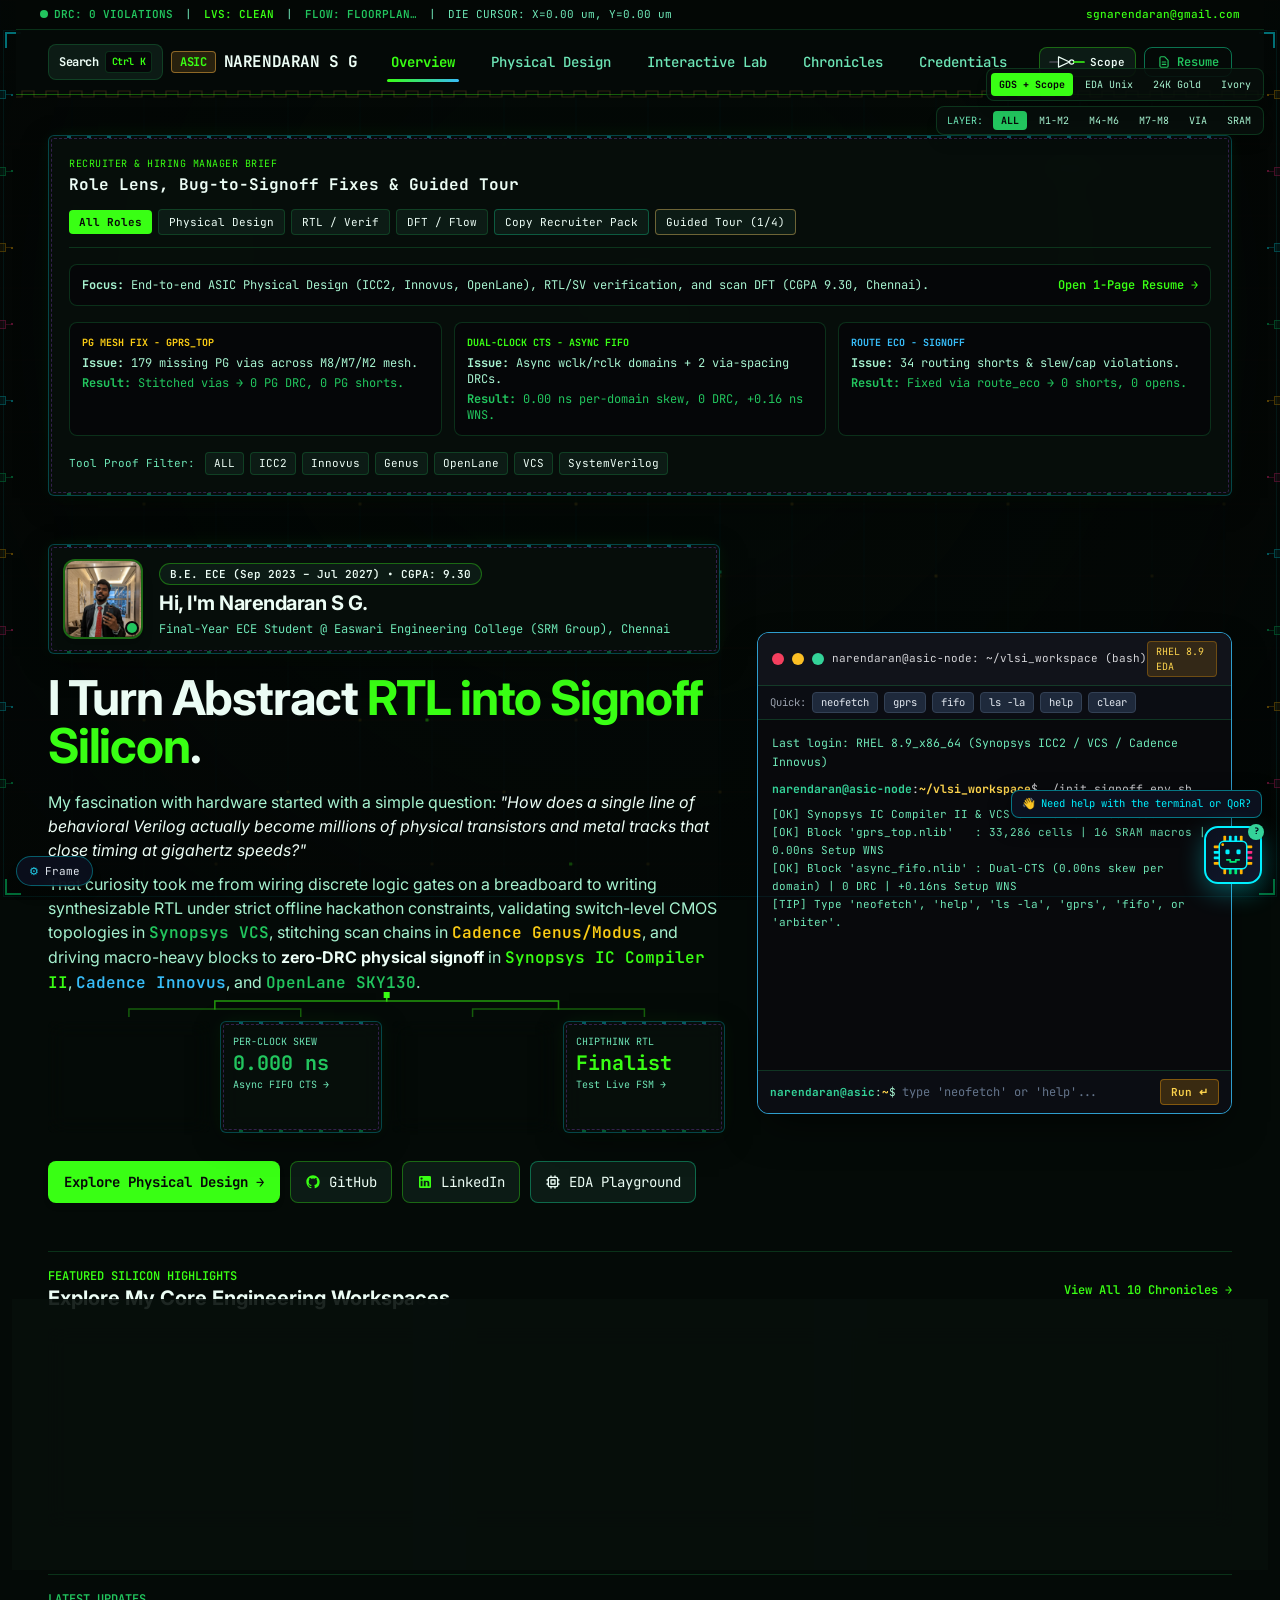
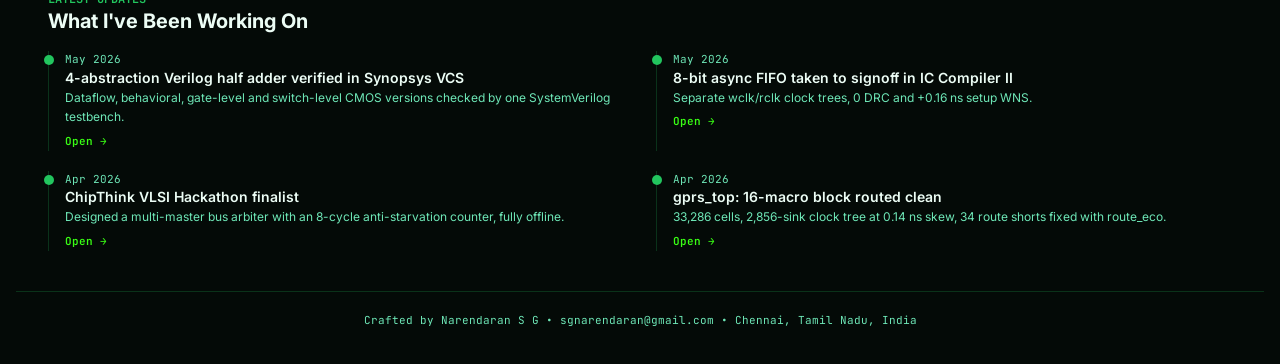
==== commit b9aac204: "Add Supabase draft sync workflow, admin studio with guardrails, and themes" ====
--- a/index.html
+++ b/index.html
@@ -1145,6 +1145,7 @@
   <script src="portfolio-engine.js"></script>
   <script src="chip-borders.js"></script>
   <script src="silicon-addons.js"></script>
+  <script src="admin-studio.js"></script>
   <script src="chip-mascot.js"></script>
   <script src="chip-fx.js"></script>
 </body>
--- a/portfolio-theme.css
+++ b/portfolio-theme.css
@@ -1,4 +1,3 @@
-/* Motion system: every transition on the site uses these durations and one easing curve */
 :root {
   --dur-fast: 160ms;
   --dur-base: 280ms;
@@ -6,276 +5,166 @@
   --ease-out: cubic-bezier(0.16, 1, 0.3, 1);
 }
 
-/* ==========================================================================
-   portfolio-theme.css
-   Dark A: "Obsidian Die & 24K Wirebond Gold"
-   Light A: "Warm Ivory & Antique Bronze" (High-Contrast, Solid Borders)
-   Navigation: Wording B + Style 1 (Sliding 24K Gold Underline Bar)
-   ========================================================================== */
-
-:root {
-  /* Dark A: Obsidian Die & 24K Wirebond Gold */
+:root,
+html[data-theme="obsidian-gold"] {
   --bg-page: #070709;
   --bg-header: rgba(12, 13, 17, 0.88);
   --bg-status: #040406;
   --bg-card: rgba(17, 18, 23, 0.88);
   --bg-card-inner: #0B0C10;
   --bg-pill: #181920;
-
   --text-heading: #F8FAFC;
   --text-body: #D4D4D8;
   --text-muted: #9CA3AF;
-
   --gold-primary: #F5B041;
   --gold-bright: #FFD166;
   --gold-deep: #D4AF37;
   --emerald-pass: #10B981;
   --amber-warn: #F59E0B;
   --crimson-alert: #F43F5E;
-
   --border-card: rgba(212, 175, 55, 0.34);
   --border-card-hover: rgba(245, 176, 65, 0.78);
   --border-subtle: rgba(212, 175, 55, 0.18);
   --shadow-card: 0 8px 28px -6px rgba(0, 0, 0, 0.7), 0 0 18px -4px rgba(212, 175, 55, 0.08);
   --shadow-card-hover: 0 14px 36px -6px rgba(0, 0, 0, 0.85), 0 0 26px -4px rgba(245, 176, 65, 0.22);
-
   --vignette: radial-gradient(circle at 50% 30%, rgba(7, 7, 9, 0.25) 0%, rgba(7, 7, 9, 0.86) 90%);
 }
 
-html.light-theme {
-  /* Light A: Warm Ivory & Antique Bronze (True Engineering Palette - Not Inverted) */
+html.light-theme,
+html[data-theme="warm-ivory"] {
   --bg-page: #F4F1EA;
   --bg-header: rgba(250, 248, 243, 0.94);
   --bg-status: #EAE5D9;
   --bg-card: rgba(255, 255, 255, 0.96);
   --bg-card-inner: #F7F4ED;
   --bg-pill: #EAE5D9;
-
   --text-heading: #18181B;
   --text-body: #27272A;
   --text-muted: #52525B;
-
   --gold-primary: #9A6B13;
   --gold-bright: #7C530A;
   --gold-deep: #B48327;
   --emerald-pass: #047857;
   --amber-warn: #B45309;
   --crimson-alert: #BE123C;
-
   --border-card: #C8B99E;
   --border-card-hover: #9A6B13;
   --border-subtle: #DCD3C2;
   --shadow-card: 0 6px 20px -4px rgba(24, 24, 27, 0.08), 0 2px 6px -1px rgba(154, 107, 19, 0.06);
   --shadow-card-hover: 0 12px 28px -4px rgba(24, 24, 27, 0.14), 0 4px 12px -2px rgba(154, 107, 19, 0.16);
-
   --vignette: radial-gradient(circle at 50% 30%, rgba(244, 241, 234, 0.2) 0%, rgba(235, 230, 218, 0.82) 90%);
 }
 
-/* Base Body & Typography */
-body {
-  background-color: var(--bg-page);
-  color: var(--text-body);
-  overflow-x: hidden;
-  overflow-x: clip; /* clip (not hidden) so position: sticky keeps working */
-  transition: background-color 0.3s ease, color 0.3s ease;
-}
-
-/* Map Existing Tailwind Classes Automatically to Your Black & Gold / Warm Ivory Variables */
+html[data-theme="gds-scope"] {
+  --bg-page: #040A07;
+  --bg-header: rgba(5, 10, 8, 0.92);
+  --bg-status: #030705;
+  --bg-card: rgba(7, 15, 12, 0.9);
+  --bg-card-inner: #050608;
+  --bg-pill: #0C1B15;
+  --text-heading: #ECFDF5;
+  --text-body: #A7F3D0;
+  --text-muted: #6EE7B7;
+  --gold-primary: #39FF14;
+  --gold-bright: #38BDF8;
+  --gold-deep: #10B981;
+  --emerald-pass: #22C55E;
+  --amber-warn: #FACC15;
+  --crimson-alert: #EF4444;
+  --border-card: rgba(57, 255, 20, 0.34);
+  --border-card-hover: rgba(56, 189, 248, 0.82);
+  --border-subtle: rgba(34, 197, 94, 0.22);
+  --shadow-card: 0 8px 28px -6px rgba(0, 0, 0, 0.8), 0 0 18px -4px rgba(57, 255, 20, 0.12);
+  --shadow-card-hover: 0 14px 36px -6px rgba(0, 0, 0, 0.9), 0 0 24px -4px rgba(56, 189, 248, 0.24);
+  --vignette: radial-gradient(circle at 50% 35%, rgba(4, 10, 7, 0.15) 0%, rgba(3, 6, 5, 0.88) 92%);
+}
+
+html[data-theme="gds-scope"] .eda-border {
+  border-radius: 4px !important;
+  outline: 1px dashed rgba(168, 85, 247, 0.28);
+  outline-offset: -4px;
+}
+
+html[data-theme="eda-workstation"] {
+  --bg-page: #0A0E14;
+  --bg-header: rgba(10, 14, 20, 0.94);
+  --bg-status: #070A0F;
+  --bg-card: rgba(17, 24, 39, 0.92);
+  --bg-card-inner: #0D131F;
+  --bg-pill: #162033;
+  --text-heading: #F1F5F9;
+  --text-body: #CBD5E1;
+  --text-muted: #93C5FD;
+  --gold-primary: #4ADE80;
+  --gold-bright: #93C5FD;
+  --gold-deep: #22C55E;
+  --emerald-pass: #4ADE80;
+  --amber-warn: #FBBF24;
+  --crimson-alert: #F87171;
+  --border-card: rgba(147, 197, 253, 0.34);
+  --border-card-hover: rgba(74, 222, 128, 0.78);
+  --border-subtle: rgba(148, 163, 184, 0.22);
+  --shadow-card: 0 8px 24px -6px rgba(0, 0, 0, 0.75);
+  --shadow-card-hover: 0 12px 30px -6px rgba(0, 0, 0, 0.88), 0 0 18px -4px rgba(74, 222, 128, 0.18);
+  --vignette: radial-gradient(circle at 50% 25%, rgba(10, 14, 20, 0.2) 0%, rgba(7, 10, 15, 0.85) 92%);
+}
+
+html[data-theme="eda-workstation"] .eda-border { border-radius: 2px !important; }
+body { background-color: var(--bg-page); color: var(--text-body); overflow-x: hidden; overflow-x: clip; transition: background-color 0.3s ease, color 0.3s ease; }
 .text-white { color: var(--text-heading) !important; }
 .text-slate-200, .text-slate-300 { color: var(--text-body) !important; }
 .text-slate-400, .text-slate-500 { color: var(--text-muted) !important; }
-
-/* Primary Accents Remapped from Cyan/Magenta to 24K Gold / Emerald / Bronze */
 .text-metal-m5 { color: var(--gold-primary) !important; }
 .text-metal-m3 { color: var(--emerald-pass) !important; }
 .text-metal-m8 { color: var(--amber-warn) !important; }
 .text-metal-m6 { color: var(--gold-bright) !important; }
-
-.bg-metal-m5 {
-  background-color: var(--gold-primary) !important;
-  color: #070709 !important;
-}
-html.light-theme .bg-metal-m5 {
-  background-color: #9A6B13 !important;
-  color: #FFFFFF !important;
-}
-.bg-metal-m3 {
-  background-color: var(--emerald-pass) !important;
-  color: #070709 !important;
-}
-html.light-theme .bg-metal-m3 {
-  background-color: #047857 !important;
-  color: #FFFFFF !important;
-}
-
-/* Surface & Border Overrides */
+.bg-metal-m5 { background-color: var(--gold-primary) !important; color: #070709 !important; }
+html.light-theme .bg-metal-m5, html[data-theme="warm-ivory"] .bg-metal-m5 { background-color: #9A6B13 !important; color: #FFFFFF !important; }
+.bg-metal-m3 { background-color: var(--emerald-pass) !important; color: #070709 !important; }
+html.light-theme .bg-metal-m3, html[data-theme="warm-ivory"] .bg-metal-m3 { background-color: #047857 !important; color: #FFFFFF !important; }
 .bg-silicon-950, .bg-silicon-950\/90 { background-color: var(--bg-card-inner) !important; }
-.bg-silicon-900, .bg-silicon-900\/75, .bg-silicon-900\/80, .bg-silicon-900\/90 {
-  background-color: var(--bg-card) !important;
-}
-.bg-silicon-800, .bg-silicon-800\/90 {
-  background-color: var(--bg-pill) !important;
-  color: var(--text-heading) !important;
-}
-
-.border-slate-800, .border-slate-800\/80, .border-slate-700, .border-cyan-500\/20 {
-  border-color: var(--border-subtle) !important;
-}
-.border-metal-m5, .border-metal-m5\/30, .border-metal-m5\/40 {
-  border-color: var(--border-card) !important;
-}
-
-/* Top Header & Status Bar Visibility in Both Modes */
-#top-status-bar {
-  background-color: var(--bg-status) !important;
-  border-bottom: 1px solid var(--border-subtle) !important;
-}
-#main-navbar {
-  background-color: var(--bg-header) !important;
-  border-bottom: 1px solid var(--border-card) !important;
-}
-
-/* ==========================================================================
-   STYLE 1 NAVIGATION: CLEAN HUMAN WORDS + SLIDING 24K GOLD UNDERLINE BAR
-   ========================================================================== */
-.nav-tab-btn {
-  position: relative;
-  color: var(--text-muted);
-  font-weight: 500;
-  padding: 0.5rem 0.75rem;
-  border-radius: 0;
-  border: none !important;
-  background: transparent !important;
-  transition: color 0.25s ease;
-}
-.nav-tab-btn:hover {
-  color: var(--text-heading);
-}
-.nav-tab-btn::after {
-  content: "";
-  position: absolute;
-  left: 0.5rem;
-  right: 0.5rem;
-  bottom: -2px;
-  height: 2.5px;
-  background: linear-gradient(90deg, var(--gold-primary), var(--gold-bright));
-  border-radius: 2px;
-  transform: scaleX(0);
-  transform-origin: center;
-  transition: transform 0.28s cubic-bezier(0.16, 1, 0.3, 1);
-}
-.nav-tab-btn.active-nav {
-  color: var(--gold-primary) !important;
-  font-weight: 700;
-}
-.nav-tab-btn.active-nav::after {
-  transform: scaleX(1);
-}
-
-/* ==========================================================================
-   CARD ELEVATION & SOLID VISIBLE BORDERS (CRISP IN BOTH DARK & LIGHT MODES)
-   ========================================================================== */
-.eda-border {
-  background-color: var(--bg-card);
-  backdrop-filter: blur(10px);
-  border: 1.5px solid var(--border-card) !important;
-  box-shadow: var(--shadow-card);
-  border-radius: 10px;
-  transition: all var(--dur-base) var(--ease-out);
-}
-.eda-border:hover {
-  border-color: var(--border-card-hover) !important;
-  box-shadow: var(--shadow-card-hover);
-  transform: translateY(-2px);
-}
-
-/* Keep the Linux Workstation Terminal Authentic Dark Obsidian in Both Modes */
-#linux-terminal-window {
-  background-color: #08090C !important;
-  border: 1.5px solid rgba(212, 175, 55, 0.45) !important;
-  box-shadow: 0 18px 40px -10px rgba(0, 0, 0, 0.65);
-}
+.bg-silicon-900, .bg-silicon-900\/75, .bg-silicon-900\/80, .bg-silicon-900\/90 { background-color: var(--bg-card) !important; }
+.bg-silicon-800, .bg-silicon-800\/90 { background-color: var(--bg-pill) !important; color: var(--text-heading) !important; }
+.border-slate-800, .border-slate-800\/80, .border-slate-700, .border-cyan-500\/20 { border-color: var(--border-subtle) !important; }
+.border-metal-m5, .border-metal-m5\/30, .border-metal-m5\/40 { border-color: var(--border-card) !important; }
+#top-status-bar { background-color: var(--bg-status) !important; border-bottom: 1px solid var(--border-subtle) !important; }
+#main-navbar { background-color: var(--bg-header) !important; border-bottom: 1px solid var(--border-card) !important; }
+
+.nav-tab-btn { position: relative; color: var(--text-muted); font-weight: 500; padding: 0.5rem 0.75rem; border-radius: 0; border: none !important; background: transparent !important; transition: color 0.25s ease; }
+.nav-tab-btn:hover { color: var(--text-heading); }
+.nav-tab-btn::after { content: ""; position: absolute; left: 0.5rem; right: 0.5rem; bottom: -2px; height: 2.5px; background: linear-gradient(90deg, var(--gold-primary), var(--gold-bright)); border-radius: 2px; transform: scaleX(0); transform-origin: center; transition: transform 0.28s cubic-bezier(0.16, 1, 0.3, 1); }
+.nav-tab-btn.active-nav { color: var(--gold-primary) !important; font-weight: 700; }
+.nav-tab-btn.active-nav::after { transform: scaleX(1); }
+
+.eda-border { background-color: var(--bg-card); backdrop-filter: blur(10px); border: 1.5px solid var(--border-card) !important; box-shadow: var(--shadow-card); border-radius: 10px; transition: all var(--dur-base) var(--ease-out); }
+.eda-border:hover { border-color: var(--border-card-hover) !important; box-shadow: var(--shadow-card-hover); transform: translateY(-2px); }
+
+#linux-terminal-window { background-color: #08090C !important; border: 1.5px solid var(--border-card-hover) !important; box-shadow: 0 18px 40px -10px rgba(0, 0, 0, 0.65); }
 #linux-terminal-window .text-white { color: #F8FAFC !important; }
 #linux-terminal-window .text-slate-300 { color: #D4D4D8 !important; }
 #linux-terminal-window .text-slate-400 { color: #9CA3AF !important; }
 
-/* Full-Screen Interactive Silicon Routing Canvas */
-#asic-canvas {
-  position: fixed;
-  top: 0;
-  left: 0;
-  width: 100vw;
-  height: 100vh;
-  pointer-events: none;
-  z-index: 0;
-  opacity: 0.68;
-  transition: opacity 0.35s ease;
-}
-html.light-theme #asic-canvas {
-  opacity: 0.55;
-}
-
-.die-vignette {
-  position: fixed;
-  inset: 0;
-  pointer-events: none;
-  z-index: 1;
-  background: var(--vignette);
-}
-
-/* Instant Sub-Page View Switching Animations */
-.app-view {
-  display: none;
-  opacity: 0;
-  transform: translateY(14px) scale(0.992);
-  transition: opacity var(--dur-slow) var(--ease-out), transform var(--dur-slow) var(--ease-out);
-}
-.app-view.active-view {
-  display: block;
-}
-.app-view.view-visible {
-  opacity: 1;
-  transform: translateY(0) scale(1);
-}
-
-/* 3D Metal Stack Isometric Slabs (Mobile Safe) */
-.metal-slab {
-  transition: all 0.3s cubic-bezier(0.16, 1, 0.3, 1);
-}
+#asic-canvas { position: fixed; top: 0; left: 0; width: 100vw; height: 100vh; pointer-events: none; z-index: 0; opacity: 0.72; transition: opacity 0.35s ease; }
+.die-vignette { position: fixed; inset: 0; pointer-events: none; z-index: 1; background: var(--vignette); }
+
+.app-view { display: none; opacity: 0; transform: translateY(14px) scale(0.992); transition: opacity var(--dur-slow) var(--ease-out), transform var(--dur-slow) var(--ease-out); }
+.app-view.active-view { display: block; }
+.app-view.view-visible { opacity: 1; transform: translateY(0) scale(1); }
+
+.metal-slab { transition: all 0.3s cubic-bezier(0.16, 1, 0.3, 1); }
 @media (min-width: 640px) {
-  .metal-slab {
-    transform: perspective(700px) rotateX(16deg) scale(0.98);
-  }
-  .metal-slab.active-slab {
-    transform: perspective(700px) rotateX(6deg) scale(1.02) translateX(6px);
-    box-shadow: 0 8px 25px -5px rgba(212, 175, 55, 0.35);
-  }
-}
-
-.qor-bar-fill {
-  transition: width 0.7s cubic-bezier(0.16, 1, 0.3, 1);
-}
-
-/* Custom Scrollbar */
+  .metal-slab { transform: perspective(700px) rotateX(16deg) scale(0.98); }
+  .metal-slab.active-slab { transform: perspective(700px) rotateX(6deg) scale(1.02) translateX(6px); box-shadow: 0 8px 25px -5px rgba(212, 175, 55, 0.35); }
+}
+.qor-bar-fill { transition: width 0.7s cubic-bezier(0.16, 1, 0.3, 1); }
+
 ::-webkit-scrollbar { width: 7px; height: 7px; }
 ::-webkit-scrollbar-track { background: var(--bg-page); }
 ::-webkit-scrollbar-thumb { background: var(--gold-deep); border-radius: 4px; }
 ::-webkit-scrollbar-thumb:hover { background: var(--gold-primary); }
 
-/* Inline code chips (replaces literal backticks in copy) */
-.code-chip {
-  font-family: 'JetBrains Mono', monospace;
-  font-size: 0.88em;
-  padding: 0.05em 0.35em;
-  border-radius: 4px;
-  background: rgba(245, 176, 65, 0.10);
-  border: 1px solid rgba(245, 176, 65, 0.22);
-  color: inherit;
-  white-space: nowrap;
-}
-html:not(.dark) .code-chip { background: rgba(154, 107, 19, 0.08); border-color: rgba(154, 107, 19, 0.25); }
-
-/* Phones: keep floating widgets out of the way of content */
+.code-chip { font-family: 'JetBrains Mono', monospace; font-size: 0.88em; padding: 0.05em 0.35em; border-radius: 4px; background: rgba(245, 176, 65, 0.10); border: 1px solid var(--border-card); color: inherit; white-space: nowrap; }
+
 @media (max-width: 639px) {
   #chip-style-switcher { display: none !important; }
   #chip-mascot-root { bottom: 12px !important; right: 12px !important; }
@@ -284,17 +173,10 @@
   footer { padding-bottom: 72px !important; }
 }
 
-/* Respect the visitor's "reduce motion" system setting */
 @media (prefers-reduced-motion: reduce) {
-  *, *::before, *::after {
-    animation-duration: 0.01ms !important;
-    animation-iteration-count: 1 !important;
-    transition-duration: 0.01ms !important;
-    scroll-behavior: auto !important;
-  }
-}
-
-/* Catch every opacity variant of the silicon surfaces (e.g. bg-silicon-900/50 on the QoR table) */
+  *, *::before, *::after { animation-duration: 0.01ms !important; animation-iteration-count: 1 !important; transition-duration: 0.01ms !important; scroll-behavior: auto !important; }
+}
+
 [class*="bg-silicon-950/"] { background-color: var(--bg-card-inner) !important; }
 [class*="bg-silicon-900/"] { background-color: var(--bg-card) !important; }
 [class*="bg-silicon-800/"] { background-color: var(--bg-pill) !important; }
@@ -302,78 +184,43 @@
 html.light-theme [class*="bg-slate-900"], html.light-theme [class*="bg-slate-950"] { background-color: var(--bg-card-inner) !important; }
 h1 .code-chip, h2 .code-chip, h3 .code-chip { font-size: 0.78em; padding: 0 0.3em; vertical-align: 0.08em; }
 
-/* ===================== chip-fx.js effects ===================== */
-#chip-fx-overlay {
-  position: fixed; inset: 0; width: 100vw; height: 100vh;
-  pointer-events: none; z-index: 65;
-}
-
-/* RTL-to-GDSII build-up behind the hero */
+#chip-fx-overlay { position: fixed; inset: 0; width: 100vw; height: 100vh; pointer-events: none; z-index: 65; }
 .fx-host { position: relative; isolation: isolate; }
 .fx-host > *:not(.hero-build-canvas) { position: relative; z-index: 1; }
-.hero-build-canvas {
-  position: absolute; inset: -16px; width: calc(100% + 32px); height: calc(100% + 32px);
-  pointer-events: none; z-index: 0;
-}
-
-/* Manhattan route draw on section dividers */
+.hero-build-canvas { position: absolute; inset: -16px; width: calc(100% + 32px); height: calc(100% + 32px); pointer-events: none; z-index: 0; }
+
 .route-host { position: relative; }
 .route-trace { position: absolute; left: 0; right: 0; bottom: -1px; height: 12px; pointer-events: none; }
 .route-trace.at-top { bottom: auto; top: -11px; transform: scaleY(-1); }
 .route-trace svg { display: block; width: 100%; height: 100%; overflow: visible; }
-.route-trace .rt {
-  fill: none; stroke-width: 2; stroke-linecap: square;
-  stroke-dasharray: var(--len, 2000); stroke-dashoffset: var(--len, 2000);
-  transition: stroke-dashoffset 0.45s var(--ease-out);
-}
-.route-trace .rt1, .route-trace .rt3 { stroke: #F5B041; }
-.route-trace .rt2 { stroke: #10B981; }
-html.light-theme .route-trace .rt1, html.light-theme .route-trace .rt3 { stroke: #9A6B13; }
-html.light-theme .route-trace .rt2 { stroke: #047857; }
+.route-trace .rt { fill: none; stroke-width: 2; stroke-linecap: square; stroke-dasharray: var(--len, 2000); stroke-dashoffset: var(--len, 2000); transition: stroke-dashoffset 0.45s var(--ease-out); }
+.route-trace .rt1, .route-trace .rt3 { stroke: var(--gold-primary); }
+.route-trace .rt2 { stroke: var(--emerald-pass); }
 .route-trace.drawn .rt { stroke-dashoffset: 0; }
 .route-trace.drawn .rt2 { transition-delay: 0.45s; }
 .route-trace.drawn .rt3 { transition-delay: 0.9s; transition-duration: 0.9s; }
-.route-trace .via {
-  position: absolute; top: 8px; width: 6px; height: 6px; margin-left: -3px;
-  background: #FFFFFF; border: 1px solid #F5B041;
-  opacity: 0; transform: scale(0.3); transition: opacity 0.2s, transform 0.2s;
-}
+.route-trace .via { position: absolute; top: 8px; width: 6px; height: 6px; margin-left: -3px; background: var(--text-heading); border: 1px solid var(--gold-primary); opacity: 0; transform: scale(0.3); transition: opacity 0.2s, transform 0.2s; }
 .route-trace.drawn .via { opacity: 1; transform: scale(1); }
 .route-trace.drawn .v1 { transition-delay: 0.45s; }
 .route-trace.drawn .v2 { transition-delay: 0.9s; }
 
-/* Clock H-tree pulse into the stat cards */
 .clk-host { position: relative; }
 .clk-tree { position: absolute; left: 0; top: -22px; width: 100%; height: 22px; overflow: visible; pointer-events: none; }
-.clk-tree .clk-base { fill: none; stroke: rgba(245, 176, 65, 0.22); stroke-width: 1.5; }
-.clk-tree .clk-pulse { fill: none; stroke: #F59E0B; stroke-width: 2.5; stroke-linecap: round; stroke-dasharray: 0 99999; }
-.clk-tree .clk-root { fill: #F5B041; }
-html.light-theme .clk-tree .clk-base { stroke: rgba(154, 107, 19, 0.3); }
-html.light-theme .clk-tree .clk-pulse { stroke: #B45309; }
+.clk-tree .clk-base { fill: none; stroke: var(--border-card); stroke-width: 1.5; }
+.clk-tree .clk-pulse { fill: none; stroke: var(--amber-warn); stroke-width: 2.5; stroke-linecap: round; stroke-dasharray: 0 99999; }
+.clk-tree .clk-root { fill: var(--gold-primary); }
 @media (min-width: 640px) { #stat-grid { margin-top: 22px; } }
-.clk-hit {
-  border-color: #10B981 !important;
-  box-shadow: 0 0 0 1px #10B981, 0 0 18px rgba(16, 185, 129, 0.35) !important;
-}
-html.light-theme .clk-hit { border-color: #047857 !important; box-shadow: 0 0 0 1px #047857, 0 0 14px rgba(4, 120, 87, 0.25) !important; }
-
-/* The terminal stays dark in both themes: keep its neutral pill readable */
+.clk-hit { border-color: var(--emerald-pass) !important; box-shadow: 0 0 0 1px var(--emerald-pass), 0 0 18px rgba(16, 185, 129, 0.35) !important; }
+
 #linux-terminal-window [class*="bg-slate-800"] { background-color: #1E293B !important; color: #E2E8F0 !important; border-color: #334155 !important; }
-
-/* ===================== Polish round 2 ===================== */
-
-/* Calmer ambient motion: the mascot stays put until hovered */
 #chip-mascot-btn { animation: none !important; }
 
-/* Staggered entrances */
 @keyframes fx-rise { from { opacity: 0; transform: translateY(10px); } to { opacity: 1; transform: none; } }
 .fx-enter { animation: fx-rise var(--dur-slow) var(--ease-out) both; animation-delay: calc(var(--i, 0) * 40ms); }
 
-/* Flow playback */
 #fp-sticky { position: -webkit-sticky; position: sticky !important; top: 104px; z-index: 2; }
 .fp-block-btn { color: var(--text-muted); transition: background-color var(--dur-fast) var(--ease-out), color var(--dur-fast) var(--ease-out); }
 .fp-block-btn.active { background: var(--gold-primary); color: #070709; font-weight: 700; }
-html.light-theme .fp-block-btn.active { color: #FFFFFF; }
 #fp-img-a, #fp-img-b { transition: opacity var(--dur-fast) linear; }
 .fp-rail { list-style: none; margin: 0; padding: 0; display: flex; flex-direction: column; gap: 2px; position: relative; }
 .fp-rail button { display: flex; align-items: center; gap: 10px; width: 100%; text-align: left; padding: 5px 6px; border-radius: 6px; font-size: 12px; color: var(--text-muted); transition: color var(--dur-fast) var(--ease-out), background-color var(--dur-fast) var(--ease-out); }
@@ -389,35 +236,30 @@
   .fp-rail button { flex-direction: column; gap: 4px; padding: 4px; }
 }
 
-/* Layout magnifier */
-.layout-loupe {
-  position: absolute; width: 150px; height: 150px; pointer-events: none; z-index: 5;
-  border: 1.5px solid #F5B041; border-radius: 6px; background-color: #070709; background-repeat: no-repeat;
-  box-shadow: 0 10px 30px rgba(0, 0, 0, 0.55); opacity: 0; transform: scale(0.85);
-  transition: opacity var(--dur-fast) var(--ease-out), transform var(--dur-fast) var(--ease-out);
-}
+.layout-loupe { position: absolute; width: 150px; height: 150px; pointer-events: none; z-index: 5; border: 1.5px solid var(--gold-primary); border-radius: 6px; background-color: #070709; background-repeat: no-repeat; box-shadow: 0 10px 30px rgba(0, 0, 0, 0.55); opacity: 0; transform: scale(0.85); transition: opacity var(--dur-fast) var(--ease-out), transform var(--dur-fast) var(--ease-out); }
 .layout-loupe.on { opacity: 1; transform: scale(1); }
-.layout-loupe::before, .layout-loupe::after { content: ""; position: absolute; background: rgba(245, 176, 65, 0.55); }
+.layout-loupe::before, .layout-loupe::after { content: ""; position: absolute; background: var(--border-card-hover); }
 .layout-loupe::before { left: 50%; top: 0; bottom: 0; width: 1px; }
 .layout-loupe::after { top: 50%; left: 0; right: 0; height: 1px; }
-.layout-loupe span { position: absolute; right: 4px; bottom: 3px; font: 600 10px "JetBrains Mono", monospace; color: #F5B041; background: rgba(7, 7, 9, 0.75); padding: 0 3px; border-radius: 3px; }
-
-/* CMOS-inverter theme toggle: dark theme = IN 0 / OUT 1, light theme = IN 1 / OUT 0 */
+.layout-loupe span { position: absolute; right: 4px; bottom: 3px; font: 600 10px "JetBrains Mono", monospace; color: var(--gold-primary); background: rgba(7, 7, 9, 0.75); padding: 0 3px; border-radius: 3px; }
+
 .inv-toggle #theme-icon { display: none; }
 .inv-icon { display: block; overflow: visible; }
 .inv-icon line { stroke-width: 2; stroke-linecap: round; }
 .inv-icon .inv-body, .inv-icon .inv-bubble { fill: none; stroke: currentColor; stroke-width: 1.4; stroke-linejoin: round; }
 .inv-icon .inv-in { stroke: #4B4C55; transition: stroke var(--dur-fast) linear; }
-.inv-icon .inv-out { stroke: #F5B041; transition: stroke var(--dur-fast) linear 180ms; } /* 180ms = the gate's propagation delay */
-html.light-theme .inv-icon .inv-in { stroke: #9A6B13; }
-html.light-theme .inv-icon .inv-out { stroke: #C8B99E; }
-.inv-toggle.switching .inv-body { stroke: #10B981; transition: stroke 0s; }
-
-/* Clock-waveform scroll progress */
-.clk-progress { position: absolute; left: 0; right: 0; bottom: -4px; height: 8px; pointer-events: none; opacity: 0; transition: opacity var(--dur-base) var(--ease-out);
-  background: url("data:image/svg+xml,%3Csvg xmlns='http://www.w3.org/2000/svg' width='24' height='8'%3E%3Cpath d='M0 7H6V1H18V7H24' fill='none' stroke='%23F5B041' stroke-opacity='0.16' stroke-width='1.2'/%3E%3C/svg%3E") repeat-x left center; }
+.inv-icon .inv-out { stroke: var(--gold-primary); transition: stroke var(--dur-fast) linear 180ms; }
+.inv-toggle.switching .inv-body { stroke: var(--emerald-pass); transition: stroke 0s; }
+
+.clk-progress { position: absolute; left: 0; right: 0; bottom: -4px; height: 8px; pointer-events: none; opacity: 0; transition: opacity var(--dur-base) var(--ease-out); background: url("data:image/svg+xml,%3Csvg xmlns='http://www.w3.org/2000/svg' width='24' height='8'%3E%3Cpath d='M0 7H6V1H18V7H24' fill='none' stroke='%23F5B041' stroke-opacity='0.16' stroke-width='1.2'/%3E%3C/svg%3E") repeat-x left center; }
 .clk-progress.on { opacity: 1; }
-.clk-progress-fill { height: 100%; width: 0;
-  background: url("data:image/svg+xml,%3Csvg xmlns='http://www.w3.org/2000/svg' width='24' height='8'%3E%3Cpath d='M0 7H6V1H18V7H24' fill='none' stroke='%23F5B041' stroke-width='1.4'/%3E%3C/svg%3E") repeat-x left center; }
-html.light-theme .clk-progress { background-image: url("data:image/svg+xml,%3Csvg xmlns='http://www.w3.org/2000/svg' width='24' height='8'%3E%3Cpath d='M0 7H6V1H18V7H24' fill='none' stroke='%239A6B13' stroke-opacity='0.2' stroke-width='1.2'/%3E%3C/svg%3E"); }
-html.light-theme .clk-progress-fill { background-image: url("data:image/svg+xml,%3Csvg xmlns='http://www.w3.org/2000/svg' width='24' height='8'%3E%3Cpath d='M0 7H6V1H18V7H24' fill='none' stroke='%239A6B13' stroke-width='1.4'/%3E%3C/svg%3E"); }
+.clk-progress-fill { height: 100%; width: 0; background: url("data:image/svg+xml,%3Csvg xmlns='http://www.w3.org/2000/svg' width='24' height='8'%3E%3Cpath d='M0 7H6V1H18V7H24' fill='none' stroke='%23F5B041' stroke-width='1.4'/%3E%3C/svg%3E") repeat-x left center; }
+
+#vlsi-theme-bar { position: fixed; top: 68px; right: 16px; z-index: 62; font-family: 'JetBrains Mono', monospace; }
+#vlsi-layer-bar { position: fixed; top: 106px; right: 16px; z-index: 61; font-family: 'JetBrains Mono', monospace; }
+html.golden-gds-override body { box-shadow: inset 0 0 80px rgba(57, 255, 20, 0.24); }
+html.golden-gds-override .eda-border { border-color: #39FF14 !important; box-shadow: 0 0 24px rgba(57, 255, 20, 0.34), 0 0 12px rgba(56, 189, 248, 0.25) !important; }
+.layer-dimmed { opacity: 0.26 !important; transition: opacity 0.25s ease; }
+.layer-highlighted { outline: 1.5px solid var(--gold-primary); box-shadow: 0 0 16px rgba(57, 255, 20, 0.25) !important; }
+#vlsi-easter-toast { position: fixed; bottom: 84px; left: 50%; transform: translateX(-50%) translateY(16px); z-index: 95; opacity: 0; pointer-events: none; transition: opacity 0.25s ease, transform 0.25s ease; font-family: 'JetBrains Mono', monospace; }
+#vlsi-easter-toast.show { opacity: 1; transform: translateX(-50%) translateY(0); }
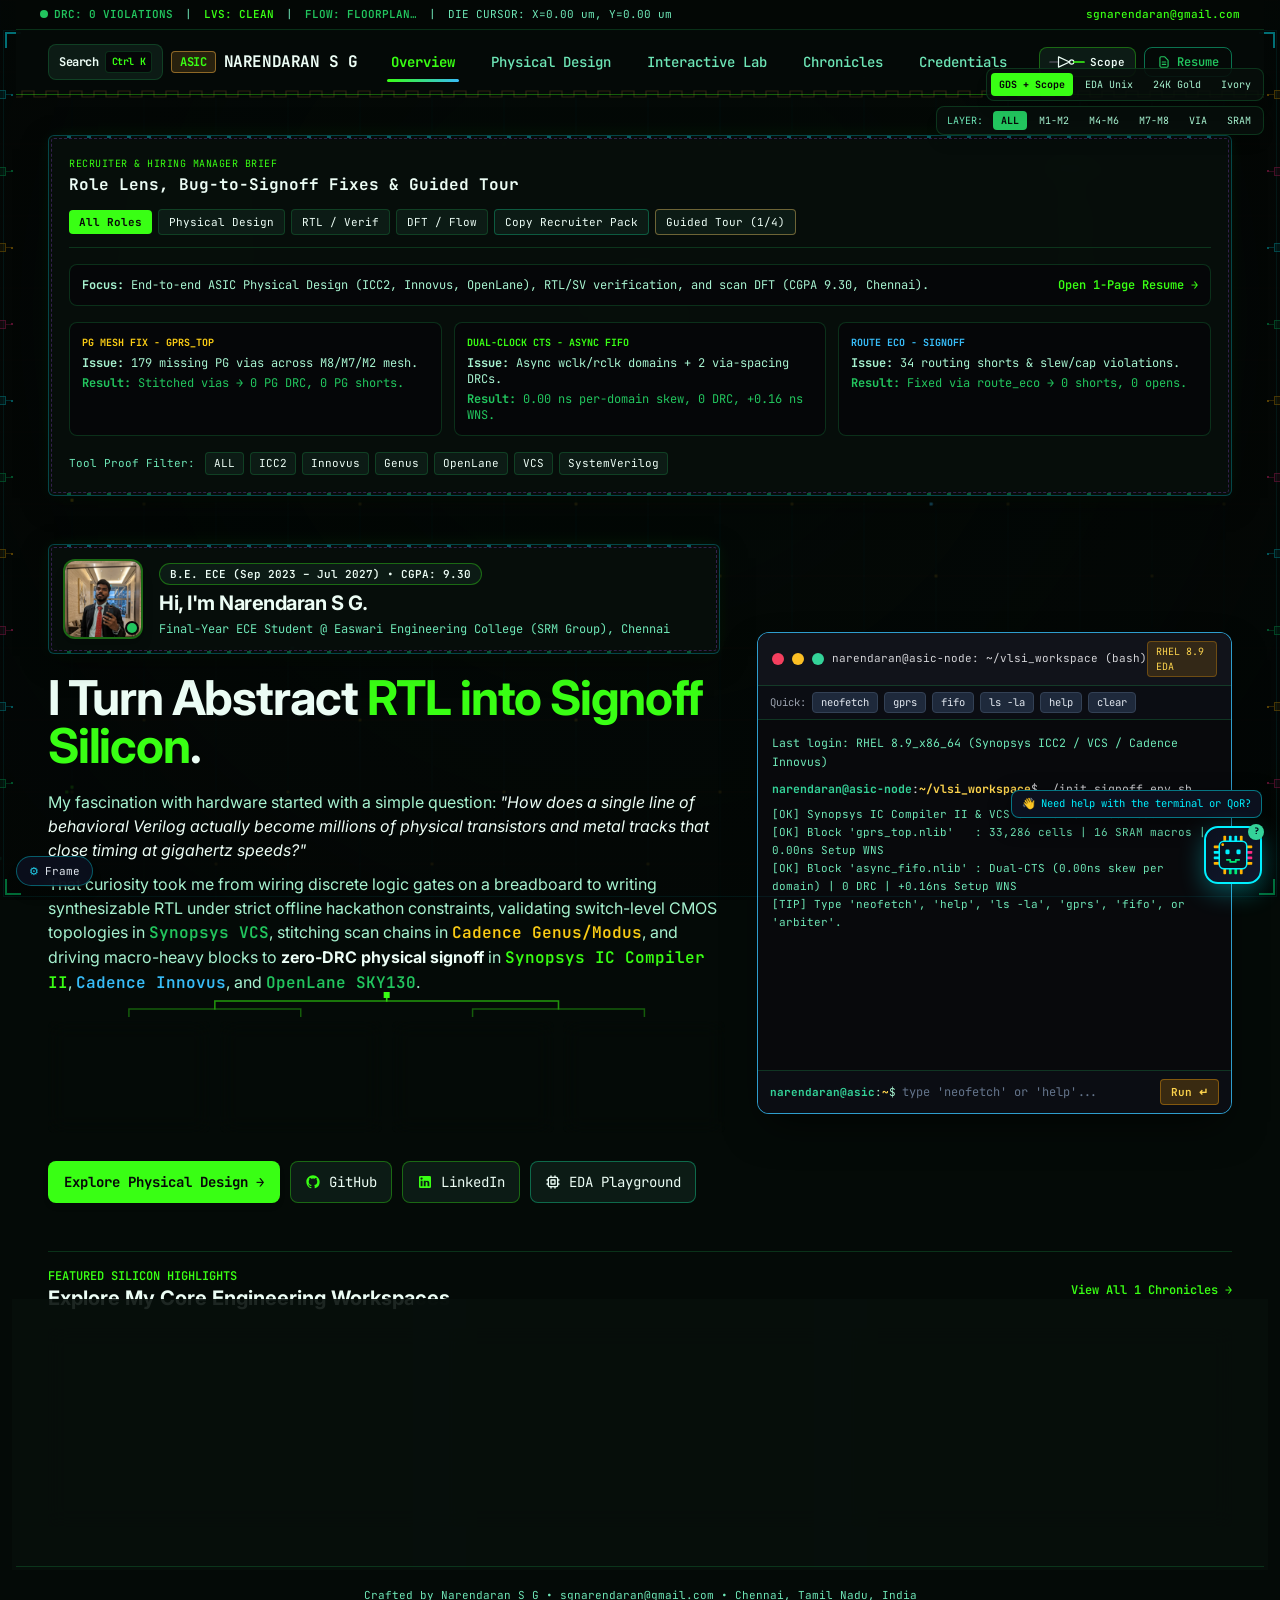
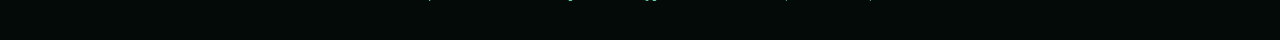
==== commit 23953ba5: "Sync Supabase portfolio drafts" ====
--- a/index.html
+++ b/index.html
@@ -321,7 +321,7 @@
             <h3 class="text-lg sm:text-xl font-bold text-white">Explore My Core Engineering Workspaces</h3>
           </div>
           <button type="button" onclick="switchPageView('projects', event)" class="text-xs font-mono text-metal-m5 font-semibold hover:underline">
-            View All 10 Chronicles &rarr;
+            View All 1 Chronicles &rarr;
           </button>
         </div>
 
@@ -680,7 +680,7 @@
           </div>
 
           <div class="flex flex-wrap gap-1.5 font-mono text-xs" id="project-filters">
-            <button type="button" onclick="filterProjects('all')" data-filter="all" class="proj-filter px-3 py-1.5 rounded bg-metal-m5 font-bold transition">All (10)</button>
+            <button type="button" onclick="filterProjects('all')" data-filter="all" class="proj-filter px-3 py-1.5 rounded bg-metal-m5 font-bold transition">All (1)</button>
             <button type="button" onclick="filterProjects('pd')" data-filter="pd" class="proj-filter px-3 py-1.5 rounded bg-silicon-900/90 border border-slate-800 text-slate-300 hover:border-metal-m5 transition">Physical Design</button>
             <button type="button" onclick="filterProjects('rtl')" data-filter="rtl" class="proj-filter px-3 py-1.5 rounded bg-silicon-900/90 border border-slate-800 text-slate-300 hover:border-metal-m5 transition">RTL &amp; Verification</button>
             <button type="button" onclick="filterProjects('dft')" data-filter="dft" class="proj-filter px-3 py-1.5 rounded bg-silicon-900/90 border border-slate-800 text-slate-300 hover:border-metal-m5 transition">DFT &amp; Synthesis</button>
@@ -691,202 +691,25 @@
         <!-- Project cards are generated from content.json by scripts/build_content.py -->
         <div class="grid grid-cols-1 md:grid-cols-2 lg:grid-cols-3 gap-6" id="projects-grid">
           <!-- content:projects:start -->
-          <!-- 1. Taming Dual Asynchronous Clocks: 8-Bit Async FIFO Physical Design -->
-          <article data-category="pd" data-id="async-fifo-pd" class="project-card rounded-xl p-5 sm:p-6 eda-border flex flex-col justify-between">
+          <!-- 1. New Physical Design Block: Floorplan, CTS &amp; Signoff -->
+          <article data-category="pd" data-id="new-pd-block" class="project-card rounded-xl p-5 sm:p-6 eda-border flex flex-col justify-between">
             <div class="space-y-3.5">
               <div class="flex items-center justify-between gap-2 font-mono text-xs">
-                <span class="px-2.5 py-0.5 rounded bg-silicon-800 text-metal-m5 border border-metal-m5/40 font-semibold">BACK-END PD • ICC2</span>
-                <span class="text-slate-400 shrink-0">Apr – May 2026</span>
-              </div>
-              <h3 class="text-lg font-bold text-white">Taming Dual Asynchronous Clocks: 8-Bit Async FIFO Physical Design</h3>
+                <span class="px-2.5 py-0.5 rounded bg-silicon-800 text-metal-m5 border border-metal-m5/40 font-semibold">BACK-END PD - ICC2</span>
+                <span class="text-slate-400 shrink-0">2026</span>
+              </div>
+              <h3 class="text-lg font-bold text-white">New Physical Design Block: Floorplan, CTS &amp; Signoff</h3>
               <p class="text-xs sm:text-sm text-slate-300 leading-relaxed">
-                In <strong class="text-white">Synopsys IC Compiler II</strong>, I drove this layout across a 2,065.43 µm² core while keeping independent write (<code class="code-chip">wclk</code>) and read (<code class="code-chip">rclk</code>) domains completely isolated from crosstalk and skew.
+                Implemented in <strong class="text-white">Synopsys IC Compiler II</strong> with clean PDN, balanced clock skew, and signoff DRC/STA closure.
               </p>
               <ul class="text-xs font-mono text-slate-300 space-y-1 border-t border-slate-800 pt-3">
-                <li>&bull; <span class="text-metal-m5 font-semibold">Floorplan &amp; PDN:</span> 24 M5 ports, 97 DCAPs, M7/M8 + M2 mesh (0 PG DRC).</li>
-                <li>&bull; <span class="text-metal-m5 font-semibold">Dual CTS:</span> <code class="code-chip">wclk</code> (80 sinks, 0.51ns) &amp; <code class="code-chip">rclk</code> (24 sinks, 0.45ns), each at <strong class="text-white">0.00 ns skew</strong>.</li>
-                <li>&bull; <span class="text-metal-m3 font-semibold">Signoff:</span> 0 shorts, 0 opens, 0 DRC, +0.16 ns Setup WNS.</li>
+                <li>&bull; <span class="text-metal-m5 font-semibold">Floorplan &amp; PDN:</span> Core utilization, metal straps, and DCAP insertion.</li>
+                <li>&bull; <span class="text-metal-m3 font-semibold">CTS &amp; Routing:</span> Target clock skew, NDR rules, and post-ECO shorts.</li>
               </ul>
             </div>
             <div class="pt-4 mt-4 border-t border-slate-800/80 flex flex-wrap items-center justify-between gap-2 font-mono text-xs">
-              <button type="button" onclick="openLightbox(&quot;assets/fifo_routing.webp&quot;, &quot;My 8-Bit Asynchronous FIFO Final Routed Layout (0 DRC, +0.16ns WNS)&quot;)" class="text-metal-m5 font-semibold hover:underline">Inspect Layout &rarr;</button>
-              <button type="button" onclick="switchPageView('qor', event); switchQorBlock(&quot;fifo&quot;);" class="text-slate-400 hover:text-white">QoR Table &nearr;</button>
-            </div>
-          </article>
-
-          <!-- 2. Conquering a 16-Macro Heavy Block: GPRS Physical Design (`gprs_top`) -->
-          <article data-category="pd" data-id="gprs-top-pd" class="project-card rounded-xl p-5 sm:p-6 eda-border flex flex-col justify-between">
-            <div class="space-y-3.5">
-              <div class="flex items-center justify-between gap-2 font-mono text-xs">
-                <span class="px-2.5 py-0.5 rounded bg-silicon-800 text-metal-m5 border border-metal-m5/40 font-semibold">BACK-END PD • ICC2</span>
-                <span class="text-slate-400 shrink-0">Apr 2026</span>
-              </div>
-              <h3 class="text-lg font-bold text-white">Conquering a 16-Macro Heavy Block: GPRS Physical Design (<code class="code-chip">gprs_top</code>)</h3>
-              <p class="text-xs sm:text-sm text-slate-300 leading-relaxed">
-                Transitioning <code class="code-chip">gprs_top</code> from <strong class="text-white">Design Compiler (<code class="code-chip">dc_shell</code>)</strong> into <strong class="text-white">IC Compiler II (<code class="code-chip">icc2_shell</code>)</strong>, I managed 27,811 initial cells (33,286 final) and 16 hard SRAM macros across 10 metal layers.
-              </p>
-              <ul class="text-xs font-mono text-slate-300 space-y-1 border-t border-slate-800 pt-3">
-                <li>&bull; <span class="text-metal-m5 font-semibold">Core &amp; Power:</span> 391,605.4 µm² core (66.25% final util); fixed 179 missing PG vias.</li>
-                <li>&bull; <span class="text-metal-m5 font-semibold">CTS &amp; Congestion:</span> 2,856 <code class="code-chip">mclk</code> sinks at 0.14 ns skew; 0.12% placement congestion.</li>
-                <li>&bull; <span class="text-metal-m3 font-semibold">Signoff:</span> Cleared 34 route shorts via <code class="code-chip">route_eco</code>; 0.00 ns Setup WNS/TNS.</li>
-              </ul>
-            </div>
-            <div class="pt-4 mt-4 border-t border-slate-800/80 flex flex-wrap items-center justify-between gap-2 font-mono text-xs">
-              <button type="button" onclick="openLightbox(&quot;assets/gprs_routing.webp&quot;, &quot;My gprs_top 10-Layer Detailed Route &amp; SRAM Macro Signoff in Synopsys ICC2&quot;)" class="text-metal-m5 font-semibold hover:underline">View Layout &rarr;</button>
-              <button type="button" onclick="switchPageView('qor', event); switchQorBlock(&quot;gprs&quot;);" class="text-slate-400 hover:text-white">QoR Table &nearr;</button>
-            </div>
-          </article>
-
-          <!-- 3. Zero Internet, Pure RTL: My Multi-Master Bus Arbiter at ChipThink Finals -->
-          <article data-category="rtl" data-id="chipthink-bus-arbiter" class="project-card rounded-xl p-5 sm:p-6 eda-border flex flex-col justify-between">
-            <div class="space-y-3.5">
-              <div class="flex items-center justify-between gap-2 font-mono text-xs">
-                <span class="px-2.5 py-0.5 rounded bg-silicon-800 text-metal-m3 border border-metal-m3/40 font-semibold">RTL DESIGN • HACKATHON FINALIST</span>
-                <span class="text-slate-400 shrink-0">Apr 2026</span>
-              </div>
-              <h3 class="text-lg font-bold text-white">Zero Internet, Pure RTL: My Multi-Master Bus Arbiter at ChipThink Finals</h3>
-              <p class="text-xs sm:text-sm text-slate-300 leading-relaxed">
-                At the <strong class="text-white">ChipThink VLSI Hackathon</strong> (Maven Silicon &amp; IEEE), my teammates and I designed and verified a deterministic Verilog Bus Arbiter for CPU, DMA, and Peripheral masters completely offline.
-              </p>
-              <ul class="text-xs font-mono text-slate-300 space-y-1 border-t border-slate-800 pt-3">
-                <li>&bull; <span class="text-metal-m3 font-semibold">Anti-Starvation:</span> 8-clock-cycle fairness counter forces priority rotation if DMA/Peripherals wait continuously.</li>
-                <li>&bull; <span class="text-metal-m3 font-semibold">Verified:</span> Live hardware debug state tracking across all contention cases.</li>
-              </ul>
-            </div>
-            <div class="pt-4 mt-4 border-t border-slate-800/80 flex flex-wrap items-center justify-between gap-2 font-mono text-xs">
-              <a href="https://edaplayground.com/x/JiD3" target="_blank" rel="noopener" class="text-metal-m3 font-semibold hover:underline flex items-center gap-1.5"><svg class="w-3.5 h-3.5 stroke-current" fill="none" stroke-width="2" viewBox="0 0 24 24" aria-hidden="true"><path stroke-linecap="round" stroke-linejoin="round" d="M9 3v2m6-2v2M9 19v2m6-2v2M5 9H3m2 6H3m18-6h-2m2 6h-2M7 19h10a2 2 0 002-2V7a2 2 0 00-2-2H7a2 2 0 00-2 2v10a2 2 0 002 2zM9 9h6v6H9V9z" /></svg><span>EDA Playground (x/JiD3) &nearr;</span></a>
-            </div>
-          </article>
-
-          <!-- 4. Peeling Back the Compiler: 4-Abstraction Verilog &amp; CMOS Switch Verification -->
-          <article data-category="rtl" data-id="half-adder-vcs" class="project-card rounded-xl p-5 sm:p-6 eda-border flex flex-col justify-between">
-            <div class="space-y-3.5">
-              <div class="flex items-center justify-between gap-2 font-mono text-xs">
-                <span class="px-2.5 py-0.5 rounded bg-silicon-800 text-metal-m3 border border-metal-m3/40 font-semibold">RTL &amp; VERIFICATION • VCS</span>
-                <span class="text-slate-400 shrink-0">May 2026</span>
-              </div>
-              <h3 class="text-lg font-bold text-white">Peeling Back the Compiler: 4-Abstraction Verilog &amp; CMOS Switch Verification</h3>
-              <p class="text-xs sm:text-sm text-slate-300 leading-relaxed">
-                Built a combinational half adder across Dataflow (<code class="code-chip">assign</code>), Behavioral (<code class="code-chip">always @(*)</code>), Gate-Level, and Switch-Level CMOS (<code class="code-chip">pmos</code>/<code class="code-chip">nmos</code> wired to <code class="code-chip">VDD</code>/<code class="code-chip">VSS</code>), verified simultaneously via a SystemVerilog testbench (<code class="code-chip">tb_top</code>) in <strong class="text-white">Synopsys VCS</strong>.
-              </p>
-            </div>
-            <div class="pt-4 mt-4 border-t border-slate-800/80 flex flex-wrap items-center justify-between gap-2 font-mono text-xs">
-              <a href="https://github.com/narendaransg/half-adders-at-different-forms" target="_blank" rel="noopener" class="text-metal-m3 font-semibold hover:underline flex items-center gap-1.5"><svg class="w-3.5 h-3.5 fill-current" viewBox="0 0 24 24" aria-hidden="true"><path fill-rule="evenodd" clip-rule="evenodd" d="M12 2C6.477 2 2 6.484 2 12.017c0 4.425 2.865 8.18 6.839 9.504.5.092.682-.217.682-.483 0-.237-.008-.868-.013-1.703-2.782.605-3.369-1.343-3.369-1.343-.454-1.158-1.11-1.466-1.11-1.466-.908-.62.069-.608.069-.608 1.003.07 1.53 1.032 1.53 1.032.892 1.53 2.341 1.088 2.91.832.092-.647.35-1.088.636-1.338-2.22-.253-4.555-1.113-4.555-4.951 0-1.093.39-1.988 1.029-2.688-.103-.253-.446-1.272.098-2.65 0 0 .84-.27 2.75 1.026A9.564 9.564 0 0112 6.844c.85.004 1.705.115 2.504.337 1.909-1.296 2.747-1.027 2.747-1.027.546 1.379.202 2.398.1 2.651.64.7 1.028 1.595 1.028 2.688 0 3.848-2.339 4.695-4.566 4.943.359.309.678.92.678 1.855 0 1.338-.012 2.419-.012 2.747 0 .268.18.58.688.482A10.019 10.019 0 0022 12.017C22 6.484 17.522 2 12 2z" /></svg><span>GitHub Repo &nearr;</span></a>
-            </div>
-          </article>
-
-          <!-- 5. EV Station Controller at ChipCraft 2.0 -->
-          <article data-category="rtl" data-id="ev-station-controller-at-chipcraft-2-0" class="project-card rounded-xl p-5 sm:p-6 eda-border flex flex-col justify-between">
-            <div class="space-y-3.5">
-              <div class="flex items-center justify-between gap-2 font-mono text-xs">
-                <span class="px-2.5 py-0.5 rounded bg-silicon-800 text-metal-m3 border border-metal-m3/40 font-semibold">Hackathon Project</span>
-                <span class="text-slate-400 shrink-0">Mar 2026</span>
-              </div>
-              <h3 class="text-lg font-bold text-white">EV Station Controller at ChipCraft 2.0</h3>
-              <p class="text-xs sm:text-sm text-slate-300 leading-relaxed">
-                Developed and synthesized a robust EV charging station controller during the ChipCraft 2.0 hackathon. The design integrates a PMU arbiter, smart FIFO, port timer unit, and toggle synchronization to handle complex state management and multi-clock domain data transfer.
-              </p>
-              <ul class="text-xs font-mono text-slate-300 space-y-1 border-t border-slate-800 pt-3">
-                <li>&bull; <span class="text-metal-m3 font-semibold">Result:</span> </li>
-                <li>&bull; Designed modular RTL using Verilog, including pmu_arbiter_fsm, ibmu_smart_fifo, and</li>
-                <li>&bull; Implemented cdc_toggle_sync for reliable Clock Domain Crossing (CDC) data integrity</li>
-                <li>&bull; Verified functionality using SystemVerilog testbenches (tb_ev_station.sv) and VCS simulations.</li>
-                <li>&bull; Performed RTL synthesis and generated area/timing/power reports using Synopsys Design Compiler.</li>
-              </ul>
-            </div>
-            <div class="pt-4 mt-4 border-t border-slate-800/80 flex flex-wrap items-center justify-between gap-2 font-mono text-xs">
-              <button type="button" onclick="openLightbox(&quot;assets/ev-station-controller-at-chipcraft-2-0-view-graph.webp&quot;, &quot;analyzed the waveform&quot;)" class="text-metal-m3 font-semibold hover:underline">View waveform &rarr;</button>
-              <span class="text-slate-400">Euphoria 2026, Kalasalingam Academy of Research and Education</span>
-              <span class="text-metal-m6 font-semibold">Participant</span>
-            </div>
-          </article>
-
-          <!-- 6. Stripping Away Proprietary GUIs: OpenLane &amp; SKY130 RTL-to-GDSII -->
-          <article data-category="pd" data-id="openlane-sky130-spm" class="project-card rounded-xl p-5 sm:p-6 eda-border flex flex-col justify-between">
-            <div class="space-y-3.5">
-              <div class="flex items-center justify-between gap-2 font-mono text-xs">
-                <span class="px-2.5 py-0.5 rounded bg-silicon-800 text-metal-m5 border border-metal-m5/40 font-semibold">OPEN-SOURCE RTL-TO-GDSII</span>
-                <span class="text-slate-400 shrink-0">Nov 2025 – Apr 2026</span>
-              </div>
-              <h3 class="text-lg font-bold text-white">Stripping Away Proprietary GUIs: OpenLane &amp; SKY130 RTL-to-GDSII</h3>
-              <p class="text-xs sm:text-sm text-slate-300 leading-relaxed">
-                Executed a 70+ step open-source physical realization pipeline for a <strong class="text-white">Serial-Parallel Multiplier (SPM)</strong> using Yosys, Verilator, OpenROAD, Magic, and KLayout in the <strong class="text-white">SkyWater 130nm (<code class="code-chip">sky130_fd_sc_hd</code>)</strong> PDK.
-              </p>
-            </div>
-            <div class="pt-4 mt-4 border-t border-slate-800/80 flex flex-wrap items-center justify-between gap-2 font-mono text-xs">
-              <span class="text-slate-400">OpenROAD / Yosys / Magic</span>
-              <span class="text-metal-m5 font-semibold">SKY130 GDSII Clean</span>
-            </div>
-          </article>
-
-          <!-- 7. Achieving 0.00% Route Overflow &amp; 0.011 ns Skew in Cadence Innovus -->
-          <article data-category="pd" data-id="cadence-innovus-flow" class="project-card rounded-xl p-5 sm:p-6 eda-border flex flex-col justify-between">
-            <div class="space-y-3.5">
-              <div class="flex items-center justify-between gap-2 font-mono text-xs">
-                <span class="px-2.5 py-0.5 rounded bg-silicon-800 text-metal-m6 border border-metal-m6/40 font-semibold">BACK-END PD • CADENCE INNOVUS</span>
-                <span class="text-slate-400 shrink-0">Nov 2025</span>
-              </div>
-              <h3 class="text-lg font-bold text-white">Achieving 0.00% Route Overflow &amp; 0.011 ns Skew in Cadence Innovus</h3>
-              <p class="text-xs sm:text-sm text-slate-300 leading-relaxed">
-                Placed standard cells at 53.189% density (Pre-CTS WNS: +0.846 ns), balanced the clock tree to <strong class="text-white">0.011 ns skew</strong> (boosting Post-CTS WNS to +1.377 ns), and completed routing with <strong class="text-white">0.00% overflow</strong>.
-              </p>
-            </div>
-            <div class="pt-4 mt-4 border-t border-slate-800/80 flex flex-wrap items-center justify-between gap-2 font-mono text-xs">
-              <button type="button" onclick="openLightbox(&quot;assets/cert_cadence.webp&quot;, &quot;My Certificate \u2014 Workshop on Physical Design using Cadence Tools (7\u20138 Nov 2025)&quot;)" class="text-metal-m6 font-semibold hover:underline">View Cadence Certificate &rarr;</button>
-            </div>
-          </article>
-
-          <!-- 8. Making Silicon Testable: Memory Block DFT in Cadence Genus &amp; Modus -->
-          <article data-category="dft" data-id="memory-dft-genus-modus" class="project-card rounded-xl p-5 sm:p-6 eda-border flex flex-col justify-between">
-            <div class="space-y-3.5">
-              <div class="flex items-center justify-between gap-2 font-mono text-xs">
-                <span class="px-2.5 py-0.5 rounded bg-silicon-800 text-metal-m8 border border-metal-m8/40 font-semibold">DFT &amp; SYNTHESIS • CADENCE GENUS</span>
-                <span class="text-slate-400 shrink-0">Nov 2025</span>
-              </div>
-              <h3 class="text-lg font-bold text-white">Making Silicon Testable: Memory Block DFT in Cadence Genus &amp; Modus</h3>
-              <p class="text-xs sm:text-sm text-slate-300 leading-relaxed">
-                Implemented scan-chain insertion, stitched scan flip-flops, validated shift/capture modes, and resolved DFT rule violations using the <strong class="text-white">Cadence Genus–Modus</strong> flow.
-              </p>
-            </div>
-            <div class="pt-4 mt-4 border-t border-slate-800/80 flex flex-wrap items-center justify-between gap-2 font-mono text-xs">
-              <span class="text-slate-400">Cadence Genus + Modus</span>
-              <span class="text-metal-m3 font-semibold">Scan Verified ✓</span>
-            </div>
-          </article>
-
-          <!-- 9. My First Full Flow Milestone: PLL Design from RTL to Routing -->
-          <article data-category="pd" data-id="pll-rtl-to-routing" class="project-card rounded-xl p-5 sm:p-6 eda-border flex flex-col justify-between">
-            <div class="space-y-3.5">
-              <div class="flex items-center justify-between gap-2 font-mono text-xs">
-                <span class="px-2.5 py-0.5 rounded bg-silicon-800 text-metal-m5 border border-metal-m5/40 font-semibold">RTL-TO-ROUTING • SYNOPSYS</span>
-                <span class="text-slate-400 shrink-0">2025</span>
-              </div>
-              <h3 class="text-lg font-bold text-white">My First Full Flow Milestone: PLL Design from RTL to Routing</h3>
-              <p class="text-xs sm:text-sm text-slate-300 leading-relaxed">
-                Drove a Phase-Locked Loop (PLL) from RTL through Synthesis, Placement, CTS, Routing, and pre-layout functional simulation using <strong class="text-white">Synopsys Design Vision &amp; IC Compiler</strong> at the Centre for Chip Design Lab.
-              </p>
-            </div>
-            <div class="pt-4 mt-4 border-t border-slate-800/80 flex flex-wrap items-center justify-between gap-2 font-mono text-xs">
-              <span class="text-slate-400">Synopsys Design Vision / ICC</span>
-              <span class="text-metal-m3 font-semibold">Pre-Layout Verified ✓</span>
-            </div>
-          </article>
-
-          <!-- 10. Where It Started: My Breadboard 4-Bit Fast Multiplier &amp; Barrel Shifter -->
-          <article data-category="ic" data-id="breadboard-multiplier" class="project-card rounded-xl p-5 sm:p-6 eda-border flex flex-col justify-between">
-            <div class="space-y-3.5">
-              <div class="flex items-center justify-between gap-2 font-mono text-xs">
-                <span class="px-2.5 py-0.5 rounded bg-silicon-800 text-metal-m8 border border-metal-m8/40 font-semibold">IC HARDWARE &amp; RTL SYNTHESIS</span>
-                <span class="text-slate-400 shrink-0">Oct 2024 – Nov 2025</span>
-              </div>
-              <h3 class="text-lg font-bold text-white">Where It Started: My Breadboard 4-Bit Fast Multiplier &amp; Barrel Shifter</h3>
-              <p class="text-xs sm:text-sm text-slate-300 leading-relaxed">
-                Built a discrete IC 4-bit binary multiplier (<code class="code-chip">15 × 15 = 225 / 11100001₂</code>) on a breadboard using AND gate arrays and 4-bit full adders, paired with RTL synthesis analysis of an 8-bit combinatorial Barrel Shifter.
-              </p>
-            </div>
-            <div class="pt-4 mt-4 border-t border-slate-800/80 flex flex-wrap items-center justify-between gap-2 font-mono text-xs">
-              <button type="button" onclick="openLightbox(&quot;assets/ic_multiplier.webp&quot;, &quot;My Breadboard 4-Bit Binary Fast Multiplier (15 x 15 = 225 / 11100001)&quot;)" class="text-metal-m8 font-semibold hover:underline">See Hardware Build &rarr;</button>
-              <span class="text-slate-400">ALU Foundations</span>
+              <span class="text-slate-400">Synopsys ICC2</span>
+              <span class="text-metal-m3 font-semibold">DRC Clean</span>
             </div>
           </article>
           <!-- content:projects:end -->
@@ -967,82 +790,14 @@
       <!-- Verified Certification Cards (generated from content.json) -->
       <div id="cert-grid" class="grid grid-cols-1 md:grid-cols-3 gap-6">
         <!-- content:certifications:start -->
-        <div class="rounded-xl p-5 eda-border flex flex-col justify-between" data-id="pd-backend-vlsiminds">
-          <div class="space-y-3">
-            <div class="flex items-center justify-between gap-2 font-mono text-xs text-metal-m5 font-semibold">
-              <span>VLSIMINDS • BENGALURU</span>
-              <span class="shrink-0">21 Apr 2026</span>
-            </div>
-            <h3 class="text-lg font-bold text-white">Physical Design – Back End</h3>
-            <p class="text-xs text-slate-300 leading-relaxed">
-              Centre for Chip Design, Easwari Engineering College &amp; VLSIMINDS. Mastered floorplanning, PDN synthesis, congestion-aware placement, CTS skew balancing, and DRC/STA closure.
-            </p>
-          </div>
-          <button type="button" onclick="openLightbox(&quot;assets/cert_pd_backend.webp&quot;, &quot;My Certificate of Recognition \u2014 Physical Design Back End (VLSIMINDS &amp; EEC, 21 Apr 2026)&quot;)" class="mt-4 w-full py-2 rounded bg-silicon-800 hover:opacity-90 font-mono text-xs text-metal-m5 font-semibold border border-metal-m5/40 transition">
-            View My Certificate &rarr;
-          </button>
-        </div>
-
-        <div class="rounded-xl p-5 eda-border flex flex-col justify-between" data-id="dv-frontend-vlsiminds">
-          <div class="space-y-3">
-            <div class="flex items-center justify-between gap-2 font-mono text-xs text-metal-m3 font-semibold">
-              <span>VLSIMINDS • BENGALURU</span>
-              <span class="shrink-0">04 Feb 2026</span>
-            </div>
-            <h3 class="text-lg font-bold text-white">VLSI Design Verification – Front End</h3>
-            <p class="text-xs text-slate-300 leading-relaxed">
-              Easwari Engineering College &amp; VLSIMINDS. Built comprehensive test plans, OOP SystemVerilog testbenches, Coverage-Driven Verification (CDV), and UVM fundamentals.
-            </p>
-          </div>
-          <button type="button" onclick="openLightbox(&quot;assets/cert_dv_frontend.webp&quot;, &quot;My Certificate of Recognition \u2014 VLSI Design Verification Front End (VLSIMINDS &amp; EEC, 04 Feb 2026)&quot;)" class="mt-4 w-full py-2 rounded bg-silicon-800 hover:opacity-90 font-mono text-xs text-metal-m3 font-semibold border border-metal-m3/40 transition">
-            View My Certificate &rarr;
-          </button>
-        </div>
-
-        <div class="rounded-xl p-5 eda-border flex flex-col justify-between" data-id="cadence-pd-workshop">
-          <div class="space-y-3">
-            <div class="flex items-center justify-between gap-2 font-mono text-xs text-metal-m6 font-semibold">
-              <span>CENTRE FOR CHIP DESIGN</span>
-              <span class="shrink-0">07–08 Nov 2025</span>
-            </div>
-            <h3 class="text-lg font-bold text-white">Physical Design using Cadence Tools</h3>
-            <p class="text-xs text-slate-300 leading-relaxed">
-              Hands-on workshop organized by the Dept. of ECE &amp; Centre for Chip Design at Easwari Engineering College training on Cadence Innovus and Genus flows.
-            </p>
-          </div>
-          <button type="button" onclick="openLightbox(&quot;assets/cert_cadence.webp&quot;, &quot;My Certificate of Participation \u2014 Two Day Workshop on Physical Design using Cadence Tools (7\u20138 Nov 2025)&quot;)" class="mt-4 w-full py-2 rounded bg-silicon-800 hover:opacity-90 font-mono text-xs text-metal-m6 font-semibold border border-metal-m6/40 transition">
-            View My Certificate &rarr;
-          </button>
-        </div>
+
         <!-- content:certifications:end -->
       </div>
 
       <!-- Exposure and Leadership Cards (generated from content.json) -->
       <div id="experience-grid" class="grid grid-cols-1 md:grid-cols-3 gap-5">
         <!-- content:experience:start -->
-        <div class="p-5 rounded-xl eda-border space-y-2" data-id="chipthink-finalist">
-          <div class="text-xs font-mono text-metal-m8 font-semibold">FINALIST • MAVEN SILICON &amp; IEEE (APR 2026)</div>
-          <h4 class="font-bold text-white">ChipThink VLSI Hackathon (TECHLETICS 4.0)</h4>
-          <p class="text-xs text-slate-300 leading-relaxed">
-            Cleared Round 1 and competed in the offline finals at Christ College of Engineering, Irinjalakuda—designing synthesizable RTL from scratch with zero internet access.
-          </p>
-        </div>
-
-        <div class="p-5 rounded-xl eda-border space-y-2" data-id="chipcraft-2">
-          <div class="text-xs font-mono text-metal-m5 font-semibold">HARDWARE FORUM (APR 2026)</div>
-          <h4 class="font-bold text-white">CHIPCRAFT 2.0 — Kalasalingam Academy</h4>
-          <p class="text-xs text-slate-300 leading-relaxed">
-            Benchmarked my hardware design methodologies against peers from across the region during the Euphoria Techno Management Meet.
-          </p>
-        </div>
-
-        <div class="p-5 rounded-xl eda-border space-y-2" data-id="nokia-internship">
-          <div class="text-xs font-mono text-metal-m3 font-semibold">INDUSTRIAL INTERNSHIP (MAY – JUN 2025)</div>
-          <h4 class="font-bold text-white">Nokia — Factory Floor &amp; PCB Training</h4>
-          <p class="text-xs text-slate-300 leading-relaxed">
-            Spent two months on the live factory floor at Nokia&#x27;s Sriperumbudur telecommunications facility, gaining exposure to industrial PCB workflows and manufacturing efficiency.
-          </p>
-        </div>
+
         <!-- content:experience:end -->
       </div>
 
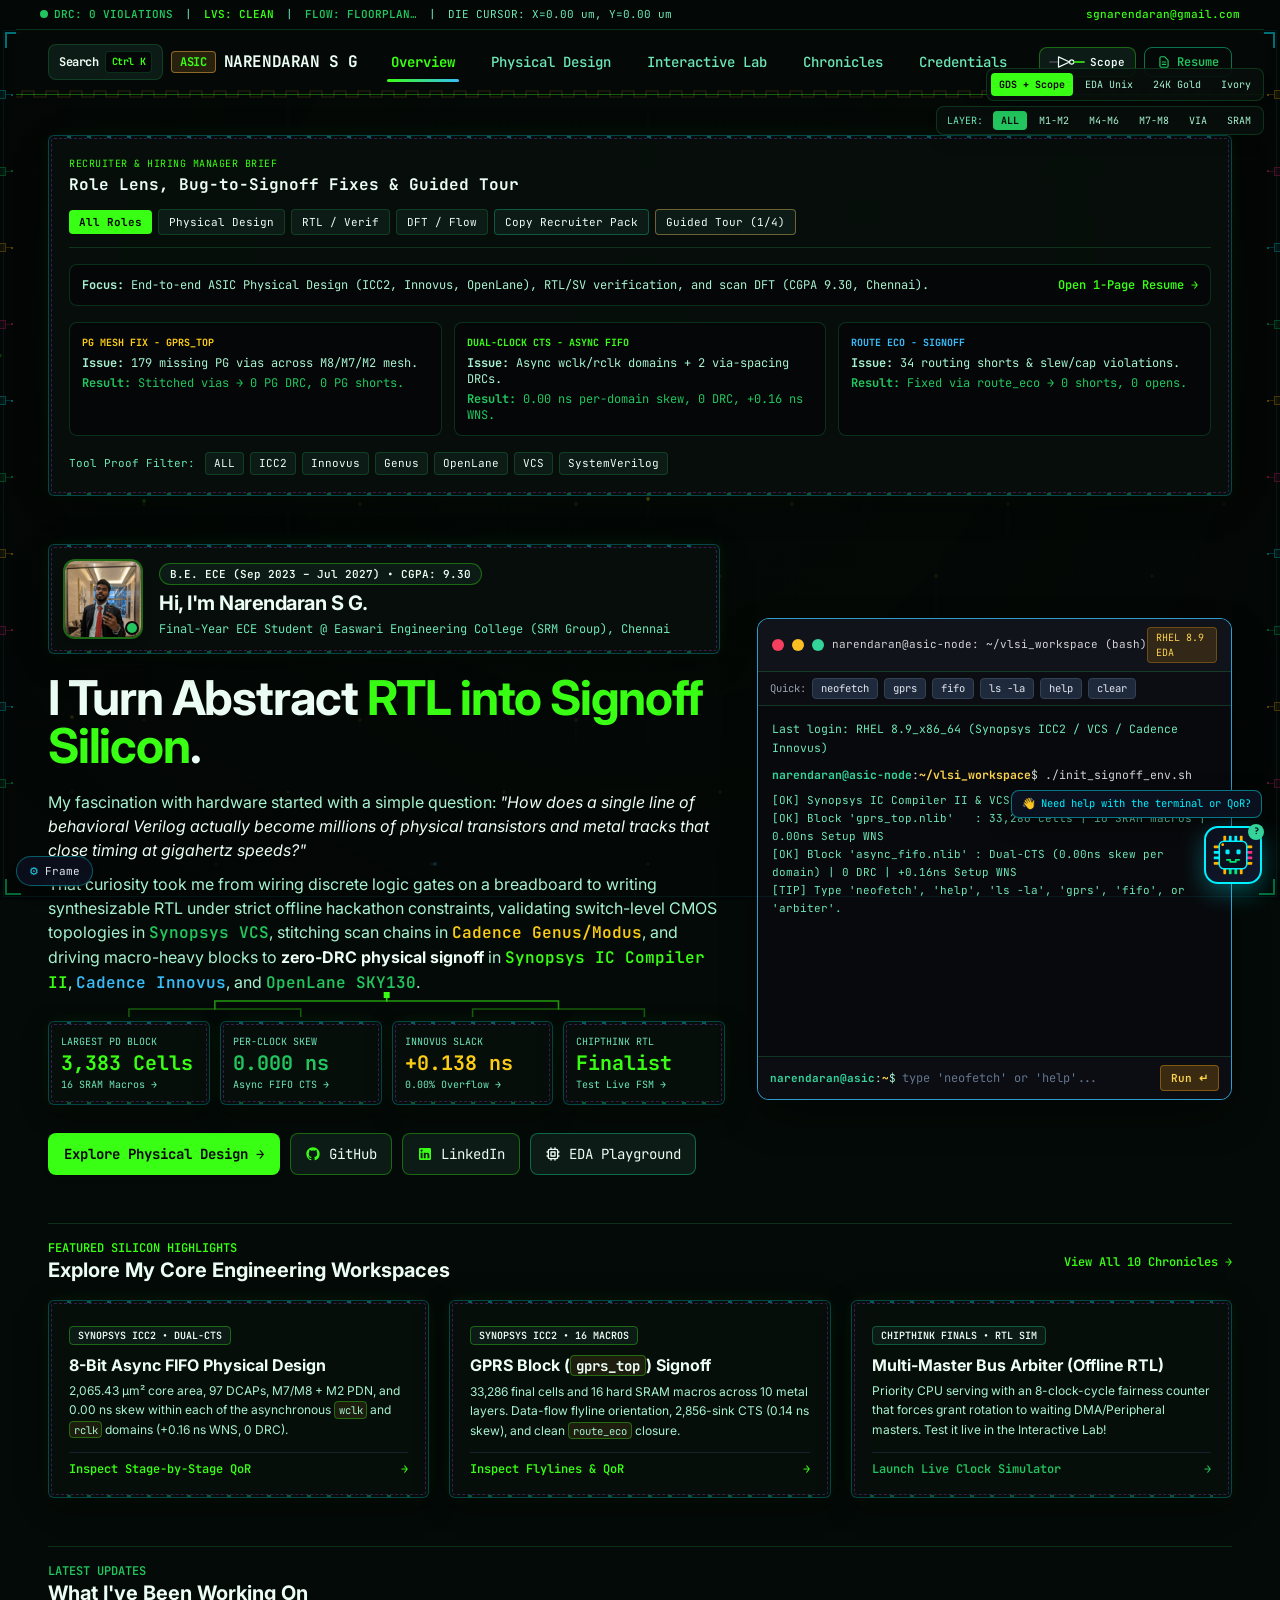
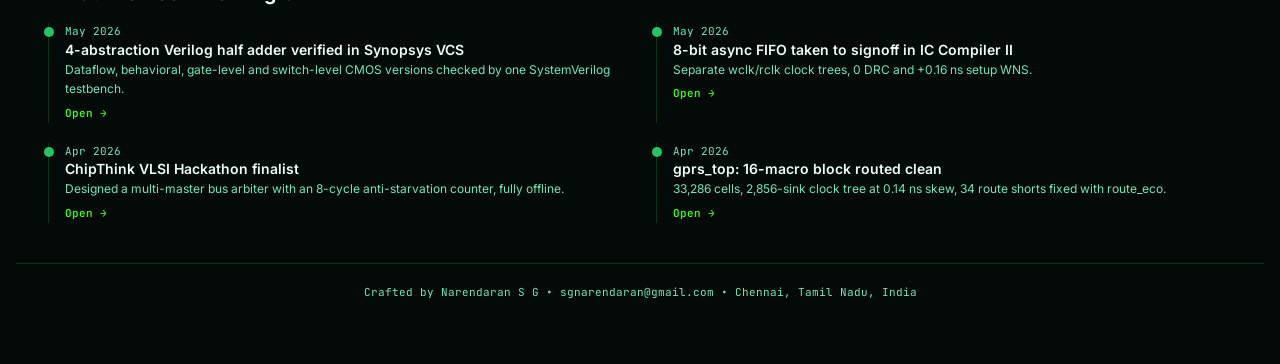
==== commit 7f4e3489: "Restore full content.json, index.html, and updates.json from 7d48400" ====
--- a/index.html
+++ b/index.html
@@ -321,7 +321,7 @@
             <h3 class="text-lg sm:text-xl font-bold text-white">Explore My Core Engineering Workspaces</h3>
           </div>
           <button type="button" onclick="switchPageView('projects', event)" class="text-xs font-mono text-metal-m5 font-semibold hover:underline">
-            View All 1 Chronicles &rarr;
+            View All 10 Chronicles &rarr;
           </button>
         </div>
 
@@ -680,7 +680,7 @@
           </div>
 
           <div class="flex flex-wrap gap-1.5 font-mono text-xs" id="project-filters">
-            <button type="button" onclick="filterProjects('all')" data-filter="all" class="proj-filter px-3 py-1.5 rounded bg-metal-m5 font-bold transition">All (1)</button>
+            <button type="button" onclick="filterProjects('all')" data-filter="all" class="proj-filter px-3 py-1.5 rounded bg-metal-m5 font-bold transition">All (10)</button>
             <button type="button" onclick="filterProjects('pd')" data-filter="pd" class="proj-filter px-3 py-1.5 rounded bg-silicon-900/90 border border-slate-800 text-slate-300 hover:border-metal-m5 transition">Physical Design</button>
             <button type="button" onclick="filterProjects('rtl')" data-filter="rtl" class="proj-filter px-3 py-1.5 rounded bg-silicon-900/90 border border-slate-800 text-slate-300 hover:border-metal-m5 transition">RTL &amp; Verification</button>
             <button type="button" onclick="filterProjects('dft')" data-filter="dft" class="proj-filter px-3 py-1.5 rounded bg-silicon-900/90 border border-slate-800 text-slate-300 hover:border-metal-m5 transition">DFT &amp; Synthesis</button>
@@ -691,25 +691,202 @@
         <!-- Project cards are generated from content.json by scripts/build_content.py -->
         <div class="grid grid-cols-1 md:grid-cols-2 lg:grid-cols-3 gap-6" id="projects-grid">
           <!-- content:projects:start -->
-          <!-- 1. New Physical Design Block: Floorplan, CTS &amp; Signoff -->
-          <article data-category="pd" data-id="new-pd-block" class="project-card rounded-xl p-5 sm:p-6 eda-border flex flex-col justify-between">
+          <!-- 1. Taming Dual Asynchronous Clocks: 8-Bit Async FIFO Physical Design -->
+          <article data-category="pd" data-id="async-fifo-pd" class="project-card rounded-xl p-5 sm:p-6 eda-border flex flex-col justify-between">
             <div class="space-y-3.5">
               <div class="flex items-center justify-between gap-2 font-mono text-xs">
-                <span class="px-2.5 py-0.5 rounded bg-silicon-800 text-metal-m5 border border-metal-m5/40 font-semibold">BACK-END PD - ICC2</span>
-                <span class="text-slate-400 shrink-0">2026</span>
-              </div>
-              <h3 class="text-lg font-bold text-white">New Physical Design Block: Floorplan, CTS &amp; Signoff</h3>
+                <span class="px-2.5 py-0.5 rounded bg-silicon-800 text-metal-m5 border border-metal-m5/40 font-semibold">BACK-END PD • ICC2</span>
+                <span class="text-slate-400 shrink-0">Apr – May 2026</span>
+              </div>
+              <h3 class="text-lg font-bold text-white">Taming Dual Asynchronous Clocks: 8-Bit Async FIFO Physical Design</h3>
               <p class="text-xs sm:text-sm text-slate-300 leading-relaxed">
-                Implemented in <strong class="text-white">Synopsys IC Compiler II</strong> with clean PDN, balanced clock skew, and signoff DRC/STA closure.
+                In <strong class="text-white">Synopsys IC Compiler II</strong>, I drove this layout across a 2,065.43 µm² core while keeping independent write (<code class="code-chip">wclk</code>) and read (<code class="code-chip">rclk</code>) domains completely isolated from crosstalk and skew.
               </p>
               <ul class="text-xs font-mono text-slate-300 space-y-1 border-t border-slate-800 pt-3">
-                <li>&bull; <span class="text-metal-m5 font-semibold">Floorplan &amp; PDN:</span> Core utilization, metal straps, and DCAP insertion.</li>
-                <li>&bull; <span class="text-metal-m3 font-semibold">CTS &amp; Routing:</span> Target clock skew, NDR rules, and post-ECO shorts.</li>
+                <li>&bull; <span class="text-metal-m5 font-semibold">Floorplan &amp; PDN:</span> 24 M5 ports, 97 DCAPs, M7/M8 + M2 mesh (0 PG DRC).</li>
+                <li>&bull; <span class="text-metal-m5 font-semibold">Dual CTS:</span> <code class="code-chip">wclk</code> (80 sinks, 0.51ns) &amp; <code class="code-chip">rclk</code> (24 sinks, 0.45ns), each at <strong class="text-white">0.00 ns skew</strong>.</li>
+                <li>&bull; <span class="text-metal-m3 font-semibold">Signoff:</span> 0 shorts, 0 opens, 0 DRC, +0.16 ns Setup WNS.</li>
               </ul>
             </div>
             <div class="pt-4 mt-4 border-t border-slate-800/80 flex flex-wrap items-center justify-between gap-2 font-mono text-xs">
-              <span class="text-slate-400">Synopsys ICC2</span>
-              <span class="text-metal-m3 font-semibold">DRC Clean</span>
+              <button type="button" onclick="openLightbox(&quot;assets/fifo_routing.webp&quot;, &quot;My 8-Bit Asynchronous FIFO Final Routed Layout (0 DRC, +0.16ns WNS)&quot;)" class="text-metal-m5 font-semibold hover:underline">Inspect Layout &rarr;</button>
+              <button type="button" onclick="switchPageView('qor', event); switchQorBlock(&quot;fifo&quot;);" class="text-slate-400 hover:text-white">QoR Table &nearr;</button>
+            </div>
+          </article>
+
+          <!-- 2. Conquering a 16-Macro Heavy Block: GPRS Physical Design (`gprs_top`) -->
+          <article data-category="pd" data-id="gprs-top-pd" class="project-card rounded-xl p-5 sm:p-6 eda-border flex flex-col justify-between">
+            <div class="space-y-3.5">
+              <div class="flex items-center justify-between gap-2 font-mono text-xs">
+                <span class="px-2.5 py-0.5 rounded bg-silicon-800 text-metal-m5 border border-metal-m5/40 font-semibold">BACK-END PD • ICC2</span>
+                <span class="text-slate-400 shrink-0">Apr 2026</span>
+              </div>
+              <h3 class="text-lg font-bold text-white">Conquering a 16-Macro Heavy Block: GPRS Physical Design (<code class="code-chip">gprs_top</code>)</h3>
+              <p class="text-xs sm:text-sm text-slate-300 leading-relaxed">
+                Transitioning <code class="code-chip">gprs_top</code> from <strong class="text-white">Design Compiler (<code class="code-chip">dc_shell</code>)</strong> into <strong class="text-white">IC Compiler II (<code class="code-chip">icc2_shell</code>)</strong>, I managed 27,811 initial cells (33,286 final) and 16 hard SRAM macros across 10 metal layers.
+              </p>
+              <ul class="text-xs font-mono text-slate-300 space-y-1 border-t border-slate-800 pt-3">
+                <li>&bull; <span class="text-metal-m5 font-semibold">Core &amp; Power:</span> 391,605.4 µm² core (66.25% final util); fixed 179 missing PG vias.</li>
+                <li>&bull; <span class="text-metal-m5 font-semibold">CTS &amp; Congestion:</span> 2,856 <code class="code-chip">mclk</code> sinks at 0.14 ns skew; 0.12% placement congestion.</li>
+                <li>&bull; <span class="text-metal-m3 font-semibold">Signoff:</span> Cleared 34 route shorts via <code class="code-chip">route_eco</code>; 0.00 ns Setup WNS/TNS.</li>
+              </ul>
+            </div>
+            <div class="pt-4 mt-4 border-t border-slate-800/80 flex flex-wrap items-center justify-between gap-2 font-mono text-xs">
+              <button type="button" onclick="openLightbox(&quot;assets/gprs_routing.webp&quot;, &quot;My gprs_top 10-Layer Detailed Route &amp; SRAM Macro Signoff in Synopsys ICC2&quot;)" class="text-metal-m5 font-semibold hover:underline">View Layout &rarr;</button>
+              <button type="button" onclick="switchPageView('qor', event); switchQorBlock(&quot;gprs&quot;);" class="text-slate-400 hover:text-white">QoR Table &nearr;</button>
+            </div>
+          </article>
+
+          <!-- 3. Zero Internet, Pure RTL: My Multi-Master Bus Arbiter at ChipThink Finals -->
+          <article data-category="rtl" data-id="chipthink-bus-arbiter" class="project-card rounded-xl p-5 sm:p-6 eda-border flex flex-col justify-between">
+            <div class="space-y-3.5">
+              <div class="flex items-center justify-between gap-2 font-mono text-xs">
+                <span class="px-2.5 py-0.5 rounded bg-silicon-800 text-metal-m3 border border-metal-m3/40 font-semibold">RTL DESIGN • HACKATHON FINALIST</span>
+                <span class="text-slate-400 shrink-0">Apr 2026</span>
+              </div>
+              <h3 class="text-lg font-bold text-white">Zero Internet, Pure RTL: My Multi-Master Bus Arbiter at ChipThink Finals</h3>
+              <p class="text-xs sm:text-sm text-slate-300 leading-relaxed">
+                At the <strong class="text-white">ChipThink VLSI Hackathon</strong> (Maven Silicon &amp; IEEE), my teammates and I designed and verified a deterministic Verilog Bus Arbiter for CPU, DMA, and Peripheral masters completely offline.
+              </p>
+              <ul class="text-xs font-mono text-slate-300 space-y-1 border-t border-slate-800 pt-3">
+                <li>&bull; <span class="text-metal-m3 font-semibold">Anti-Starvation:</span> 8-clock-cycle fairness counter forces priority rotation if DMA/Peripherals wait continuously.</li>
+                <li>&bull; <span class="text-metal-m3 font-semibold">Verified:</span> Live hardware debug state tracking across all contention cases.</li>
+              </ul>
+            </div>
+            <div class="pt-4 mt-4 border-t border-slate-800/80 flex flex-wrap items-center justify-between gap-2 font-mono text-xs">
+              <a href="https://edaplayground.com/x/JiD3" target="_blank" rel="noopener" class="text-metal-m3 font-semibold hover:underline flex items-center gap-1.5"><svg class="w-3.5 h-3.5 stroke-current" fill="none" stroke-width="2" viewBox="0 0 24 24" aria-hidden="true"><path stroke-linecap="round" stroke-linejoin="round" d="M9 3v2m6-2v2M9 19v2m6-2v2M5 9H3m2 6H3m18-6h-2m2 6h-2M7 19h10a2 2 0 002-2V7a2 2 0 00-2-2H7a2 2 0 00-2 2v10a2 2 0 002 2zM9 9h6v6H9V9z" /></svg><span>EDA Playground (x/JiD3) &nearr;</span></a>
+            </div>
+          </article>
+
+          <!-- 4. Peeling Back the Compiler: 4-Abstraction Verilog &amp; CMOS Switch Verification -->
+          <article data-category="rtl" data-id="half-adder-vcs" class="project-card rounded-xl p-5 sm:p-6 eda-border flex flex-col justify-between">
+            <div class="space-y-3.5">
+              <div class="flex items-center justify-between gap-2 font-mono text-xs">
+                <span class="px-2.5 py-0.5 rounded bg-silicon-800 text-metal-m3 border border-metal-m3/40 font-semibold">RTL &amp; VERIFICATION • VCS</span>
+                <span class="text-slate-400 shrink-0">May 2026</span>
+              </div>
+              <h3 class="text-lg font-bold text-white">Peeling Back the Compiler: 4-Abstraction Verilog &amp; CMOS Switch Verification</h3>
+              <p class="text-xs sm:text-sm text-slate-300 leading-relaxed">
+                Built a combinational half adder across Dataflow (<code class="code-chip">assign</code>), Behavioral (<code class="code-chip">always @(*)</code>), Gate-Level, and Switch-Level CMOS (<code class="code-chip">pmos</code>/<code class="code-chip">nmos</code> wired to <code class="code-chip">VDD</code>/<code class="code-chip">VSS</code>), verified simultaneously via a SystemVerilog testbench (<code class="code-chip">tb_top</code>) in <strong class="text-white">Synopsys VCS</strong>.
+              </p>
+            </div>
+            <div class="pt-4 mt-4 border-t border-slate-800/80 flex flex-wrap items-center justify-between gap-2 font-mono text-xs">
+              <a href="https://github.com/narendaransg/half-adders-at-different-forms" target="_blank" rel="noopener" class="text-metal-m3 font-semibold hover:underline flex items-center gap-1.5"><svg class="w-3.5 h-3.5 fill-current" viewBox="0 0 24 24" aria-hidden="true"><path fill-rule="evenodd" clip-rule="evenodd" d="M12 2C6.477 2 2 6.484 2 12.017c0 4.425 2.865 8.18 6.839 9.504.5.092.682-.217.682-.483 0-.237-.008-.868-.013-1.703-2.782.605-3.369-1.343-3.369-1.343-.454-1.158-1.11-1.466-1.11-1.466-.908-.62.069-.608.069-.608 1.003.07 1.53 1.032 1.53 1.032.892 1.53 2.341 1.088 2.91.832.092-.647.35-1.088.636-1.338-2.22-.253-4.555-1.113-4.555-4.951 0-1.093.39-1.988 1.029-2.688-.103-.253-.446-1.272.098-2.65 0 0 .84-.27 2.75 1.026A9.564 9.564 0 0112 6.844c.85.004 1.705.115 2.504.337 1.909-1.296 2.747-1.027 2.747-1.027.546 1.379.202 2.398.1 2.651.64.7 1.028 1.595 1.028 2.688 0 3.848-2.339 4.695-4.566 4.943.359.309.678.92.678 1.855 0 1.338-.012 2.419-.012 2.747 0 .268.18.58.688.482A10.019 10.019 0 0022 12.017C22 6.484 17.522 2 12 2z" /></svg><span>GitHub Repo &nearr;</span></a>
+            </div>
+          </article>
+
+          <!-- 5. EV Station Controller at ChipCraft 2.0 -->
+          <article data-category="rtl" data-id="ev-station-controller-at-chipcraft-2-0" class="project-card rounded-xl p-5 sm:p-6 eda-border flex flex-col justify-between">
+            <div class="space-y-3.5">
+              <div class="flex items-center justify-between gap-2 font-mono text-xs">
+                <span class="px-2.5 py-0.5 rounded bg-silicon-800 text-metal-m3 border border-metal-m3/40 font-semibold">Hackathon Project</span>
+                <span class="text-slate-400 shrink-0">Mar 2026</span>
+              </div>
+              <h3 class="text-lg font-bold text-white">EV Station Controller at ChipCraft 2.0</h3>
+              <p class="text-xs sm:text-sm text-slate-300 leading-relaxed">
+                Developed and synthesized a robust EV charging station controller during the ChipCraft 2.0 hackathon. The design integrates a PMU arbiter, smart FIFO, port timer unit, and toggle synchronization to handle complex state management and multi-clock domain data transfer.
+              </p>
+              <ul class="text-xs font-mono text-slate-300 space-y-1 border-t border-slate-800 pt-3">
+                <li>&bull; <span class="text-metal-m3 font-semibold">Result:</span> </li>
+                <li>&bull; Designed modular RTL using Verilog, including pmu_arbiter_fsm, ibmu_smart_fifo, and</li>
+                <li>&bull; Implemented cdc_toggle_sync for reliable Clock Domain Crossing (CDC) data integrity</li>
+                <li>&bull; Verified functionality using SystemVerilog testbenches (tb_ev_station.sv) and VCS simulations.</li>
+                <li>&bull; Performed RTL synthesis and generated area/timing/power reports using Synopsys Design Compiler.</li>
+              </ul>
+            </div>
+            <div class="pt-4 mt-4 border-t border-slate-800/80 flex flex-wrap items-center justify-between gap-2 font-mono text-xs">
+              <button type="button" onclick="openLightbox(&quot;assets/ev-station-controller-at-chipcraft-2-0-view-graph.webp&quot;, &quot;analyzed the waveform&quot;)" class="text-metal-m3 font-semibold hover:underline">View waveform &rarr;</button>
+              <span class="text-slate-400">Euphoria 2026, Kalasalingam Academy of Research and Education</span>
+              <span class="text-metal-m6 font-semibold">Participant</span>
+            </div>
+          </article>
+
+          <!-- 6. Stripping Away Proprietary GUIs: OpenLane &amp; SKY130 RTL-to-GDSII -->
+          <article data-category="pd" data-id="openlane-sky130-spm" class="project-card rounded-xl p-5 sm:p-6 eda-border flex flex-col justify-between">
+            <div class="space-y-3.5">
+              <div class="flex items-center justify-between gap-2 font-mono text-xs">
+                <span class="px-2.5 py-0.5 rounded bg-silicon-800 text-metal-m5 border border-metal-m5/40 font-semibold">OPEN-SOURCE RTL-TO-GDSII</span>
+                <span class="text-slate-400 shrink-0">Nov 2025 – Apr 2026</span>
+              </div>
+              <h3 class="text-lg font-bold text-white">Stripping Away Proprietary GUIs: OpenLane &amp; SKY130 RTL-to-GDSII</h3>
+              <p class="text-xs sm:text-sm text-slate-300 leading-relaxed">
+                Executed a 70+ step open-source physical realization pipeline for a <strong class="text-white">Serial-Parallel Multiplier (SPM)</strong> using Yosys, Verilator, OpenROAD, Magic, and KLayout in the <strong class="text-white">SkyWater 130nm (<code class="code-chip">sky130_fd_sc_hd</code>)</strong> PDK.
+              </p>
+            </div>
+            <div class="pt-4 mt-4 border-t border-slate-800/80 flex flex-wrap items-center justify-between gap-2 font-mono text-xs">
+              <span class="text-slate-400">OpenROAD / Yosys / Magic</span>
+              <span class="text-metal-m5 font-semibold">SKY130 GDSII Clean</span>
+            </div>
+          </article>
+
+          <!-- 7. Achieving 0.00% Route Overflow &amp; 0.011 ns Skew in Cadence Innovus -->
+          <article data-category="pd" data-id="cadence-innovus-flow" class="project-card rounded-xl p-5 sm:p-6 eda-border flex flex-col justify-between">
+            <div class="space-y-3.5">
+              <div class="flex items-center justify-between gap-2 font-mono text-xs">
+                <span class="px-2.5 py-0.5 rounded bg-silicon-800 text-metal-m6 border border-metal-m6/40 font-semibold">BACK-END PD • CADENCE INNOVUS</span>
+                <span class="text-slate-400 shrink-0">Nov 2025</span>
+              </div>
+              <h3 class="text-lg font-bold text-white">Achieving 0.00% Route Overflow &amp; 0.011 ns Skew in Cadence Innovus</h3>
+              <p class="text-xs sm:text-sm text-slate-300 leading-relaxed">
+                Placed standard cells at 53.189% density (Pre-CTS WNS: +0.846 ns), balanced the clock tree to <strong class="text-white">0.011 ns skew</strong> (boosting Post-CTS WNS to +1.377 ns), and completed routing with <strong class="text-white">0.00% overflow</strong>.
+              </p>
+            </div>
+            <div class="pt-4 mt-4 border-t border-slate-800/80 flex flex-wrap items-center justify-between gap-2 font-mono text-xs">
+              <button type="button" onclick="openLightbox(&quot;assets/cert_cadence.webp&quot;, &quot;My Certificate \u2014 Workshop on Physical Design using Cadence Tools (7\u20138 Nov 2025)&quot;)" class="text-metal-m6 font-semibold hover:underline">View Cadence Certificate &rarr;</button>
+            </div>
+          </article>
+
+          <!-- 8. Making Silicon Testable: Memory Block DFT in Cadence Genus &amp; Modus -->
+          <article data-category="dft" data-id="memory-dft-genus-modus" class="project-card rounded-xl p-5 sm:p-6 eda-border flex flex-col justify-between">
+            <div class="space-y-3.5">
+              <div class="flex items-center justify-between gap-2 font-mono text-xs">
+                <span class="px-2.5 py-0.5 rounded bg-silicon-800 text-metal-m8 border border-metal-m8/40 font-semibold">DFT &amp; SYNTHESIS • CADENCE GENUS</span>
+                <span class="text-slate-400 shrink-0">Nov 2025</span>
+              </div>
+              <h3 class="text-lg font-bold text-white">Making Silicon Testable: Memory Block DFT in Cadence Genus &amp; Modus</h3>
+              <p class="text-xs sm:text-sm text-slate-300 leading-relaxed">
+                Implemented scan-chain insertion, stitched scan flip-flops, validated shift/capture modes, and resolved DFT rule violations using the <strong class="text-white">Cadence Genus–Modus</strong> flow.
+              </p>
+            </div>
+            <div class="pt-4 mt-4 border-t border-slate-800/80 flex flex-wrap items-center justify-between gap-2 font-mono text-xs">
+              <span class="text-slate-400">Cadence Genus + Modus</span>
+              <span class="text-metal-m3 font-semibold">Scan Verified ✓</span>
+            </div>
+          </article>
+
+          <!-- 9. My First Full Flow Milestone: PLL Design from RTL to Routing -->
+          <article data-category="pd" data-id="pll-rtl-to-routing" class="project-card rounded-xl p-5 sm:p-6 eda-border flex flex-col justify-between">
+            <div class="space-y-3.5">
+              <div class="flex items-center justify-between gap-2 font-mono text-xs">
+                <span class="px-2.5 py-0.5 rounded bg-silicon-800 text-metal-m5 border border-metal-m5/40 font-semibold">RTL-TO-ROUTING • SYNOPSYS</span>
+                <span class="text-slate-400 shrink-0">2025</span>
+              </div>
+              <h3 class="text-lg font-bold text-white">My First Full Flow Milestone: PLL Design from RTL to Routing</h3>
+              <p class="text-xs sm:text-sm text-slate-300 leading-relaxed">
+                Drove a Phase-Locked Loop (PLL) from RTL through Synthesis, Placement, CTS, Routing, and pre-layout functional simulation using <strong class="text-white">Synopsys Design Vision &amp; IC Compiler</strong> at the Centre for Chip Design Lab.
+              </p>
+            </div>
+            <div class="pt-4 mt-4 border-t border-slate-800/80 flex flex-wrap items-center justify-between gap-2 font-mono text-xs">
+              <span class="text-slate-400">Synopsys Design Vision / ICC</span>
+              <span class="text-metal-m3 font-semibold">Pre-Layout Verified ✓</span>
+            </div>
+          </article>
+
+          <!-- 10. Where It Started: My Breadboard 4-Bit Fast Multiplier &amp; Barrel Shifter -->
+          <article data-category="ic" data-id="breadboard-multiplier" class="project-card rounded-xl p-5 sm:p-6 eda-border flex flex-col justify-between">
+            <div class="space-y-3.5">
+              <div class="flex items-center justify-between gap-2 font-mono text-xs">
+                <span class="px-2.5 py-0.5 rounded bg-silicon-800 text-metal-m8 border border-metal-m8/40 font-semibold">IC HARDWARE &amp; RTL SYNTHESIS</span>
+                <span class="text-slate-400 shrink-0">Oct 2024 – Nov 2025</span>
+              </div>
+              <h3 class="text-lg font-bold text-white">Where It Started: My Breadboard 4-Bit Fast Multiplier &amp; Barrel Shifter</h3>
+              <p class="text-xs sm:text-sm text-slate-300 leading-relaxed">
+                Built a discrete IC 4-bit binary multiplier (<code class="code-chip">15 × 15 = 225 / 11100001₂</code>) on a breadboard using AND gate arrays and 4-bit full adders, paired with RTL synthesis analysis of an 8-bit combinatorial Barrel Shifter.
+              </p>
+            </div>
+            <div class="pt-4 mt-4 border-t border-slate-800/80 flex flex-wrap items-center justify-between gap-2 font-mono text-xs">
+              <button type="button" onclick="openLightbox(&quot;assets/ic_multiplier.webp&quot;, &quot;My Breadboard 4-Bit Binary Fast Multiplier (15 x 15 = 225 / 11100001)&quot;)" class="text-metal-m8 font-semibold hover:underline">See Hardware Build &rarr;</button>
+              <span class="text-slate-400">ALU Foundations</span>
             </div>
           </article>
           <!-- content:projects:end -->
@@ -790,14 +967,82 @@
       <!-- Verified Certification Cards (generated from content.json) -->
       <div id="cert-grid" class="grid grid-cols-1 md:grid-cols-3 gap-6">
         <!-- content:certifications:start -->
-
+        <div class="rounded-xl p-5 eda-border flex flex-col justify-between" data-id="pd-backend-vlsiminds">
+          <div class="space-y-3">
+            <div class="flex items-center justify-between gap-2 font-mono text-xs text-metal-m5 font-semibold">
+              <span>VLSIMINDS • BENGALURU</span>
+              <span class="shrink-0">21 Apr 2026</span>
+            </div>
+            <h3 class="text-lg font-bold text-white">Physical Design – Back End</h3>
+            <p class="text-xs text-slate-300 leading-relaxed">
+              Centre for Chip Design, Easwari Engineering College &amp; VLSIMINDS. Mastered floorplanning, PDN synthesis, congestion-aware placement, CTS skew balancing, and DRC/STA closure.
+            </p>
+          </div>
+          <button type="button" onclick="openLightbox(&quot;assets/cert_pd_backend.webp&quot;, &quot;My Certificate of Recognition \u2014 Physical Design Back End (VLSIMINDS &amp; EEC, 21 Apr 2026)&quot;)" class="mt-4 w-full py-2 rounded bg-silicon-800 hover:opacity-90 font-mono text-xs text-metal-m5 font-semibold border border-metal-m5/40 transition">
+            View My Certificate &rarr;
+          </button>
+        </div>
+
+        <div class="rounded-xl p-5 eda-border flex flex-col justify-between" data-id="dv-frontend-vlsiminds">
+          <div class="space-y-3">
+            <div class="flex items-center justify-between gap-2 font-mono text-xs text-metal-m3 font-semibold">
+              <span>VLSIMINDS • BENGALURU</span>
+              <span class="shrink-0">04 Feb 2026</span>
+            </div>
+            <h3 class="text-lg font-bold text-white">VLSI Design Verification – Front End</h3>
+            <p class="text-xs text-slate-300 leading-relaxed">
+              Easwari Engineering College &amp; VLSIMINDS. Built comprehensive test plans, OOP SystemVerilog testbenches, Coverage-Driven Verification (CDV), and UVM fundamentals.
+            </p>
+          </div>
+          <button type="button" onclick="openLightbox(&quot;assets/cert_dv_frontend.webp&quot;, &quot;My Certificate of Recognition \u2014 VLSI Design Verification Front End (VLSIMINDS &amp; EEC, 04 Feb 2026)&quot;)" class="mt-4 w-full py-2 rounded bg-silicon-800 hover:opacity-90 font-mono text-xs text-metal-m3 font-semibold border border-metal-m3/40 transition">
+            View My Certificate &rarr;
+          </button>
+        </div>
+
+        <div class="rounded-xl p-5 eda-border flex flex-col justify-between" data-id="cadence-pd-workshop">
+          <div class="space-y-3">
+            <div class="flex items-center justify-between gap-2 font-mono text-xs text-metal-m6 font-semibold">
+              <span>CENTRE FOR CHIP DESIGN</span>
+              <span class="shrink-0">07–08 Nov 2025</span>
+            </div>
+            <h3 class="text-lg font-bold text-white">Physical Design using Cadence Tools</h3>
+            <p class="text-xs text-slate-300 leading-relaxed">
+              Hands-on workshop organized by the Dept. of ECE &amp; Centre for Chip Design at Easwari Engineering College training on Cadence Innovus and Genus flows.
+            </p>
+          </div>
+          <button type="button" onclick="openLightbox(&quot;assets/cert_cadence.webp&quot;, &quot;My Certificate of Participation \u2014 Two Day Workshop on Physical Design using Cadence Tools (7\u20138 Nov 2025)&quot;)" class="mt-4 w-full py-2 rounded bg-silicon-800 hover:opacity-90 font-mono text-xs text-metal-m6 font-semibold border border-metal-m6/40 transition">
+            View My Certificate &rarr;
+          </button>
+        </div>
         <!-- content:certifications:end -->
       </div>
 
       <!-- Exposure and Leadership Cards (generated from content.json) -->
       <div id="experience-grid" class="grid grid-cols-1 md:grid-cols-3 gap-5">
         <!-- content:experience:start -->
-
+        <div class="p-5 rounded-xl eda-border space-y-2" data-id="chipthink-finalist">
+          <div class="text-xs font-mono text-metal-m8 font-semibold">FINALIST • MAVEN SILICON &amp; IEEE (APR 2026)</div>
+          <h4 class="font-bold text-white">ChipThink VLSI Hackathon (TECHLETICS 4.0)</h4>
+          <p class="text-xs text-slate-300 leading-relaxed">
+            Cleared Round 1 and competed in the offline finals at Christ College of Engineering, Irinjalakuda—designing synthesizable RTL from scratch with zero internet access.
+          </p>
+        </div>
+
+        <div class="p-5 rounded-xl eda-border space-y-2" data-id="chipcraft-2">
+          <div class="text-xs font-mono text-metal-m5 font-semibold">HARDWARE FORUM (APR 2026)</div>
+          <h4 class="font-bold text-white">CHIPCRAFT 2.0 — Kalasalingam Academy</h4>
+          <p class="text-xs text-slate-300 leading-relaxed">
+            Benchmarked my hardware design methodologies against peers from across the region during the Euphoria Techno Management Meet.
+          </p>
+        </div>
+
+        <div class="p-5 rounded-xl eda-border space-y-2" data-id="nokia-internship">
+          <div class="text-xs font-mono text-metal-m3 font-semibold">INDUSTRIAL INTERNSHIP (MAY – JUN 2025)</div>
+          <h4 class="font-bold text-white">Nokia — Factory Floor &amp; PCB Training</h4>
+          <p class="text-xs text-slate-300 leading-relaxed">
+            Spent two months on the live factory floor at Nokia&#x27;s Sriperumbudur telecommunications facility, gaining exposure to industrial PCB workflows and manufacturing efficiency.
+          </p>
+        </div>
         <!-- content:experience:end -->
       </div>
 
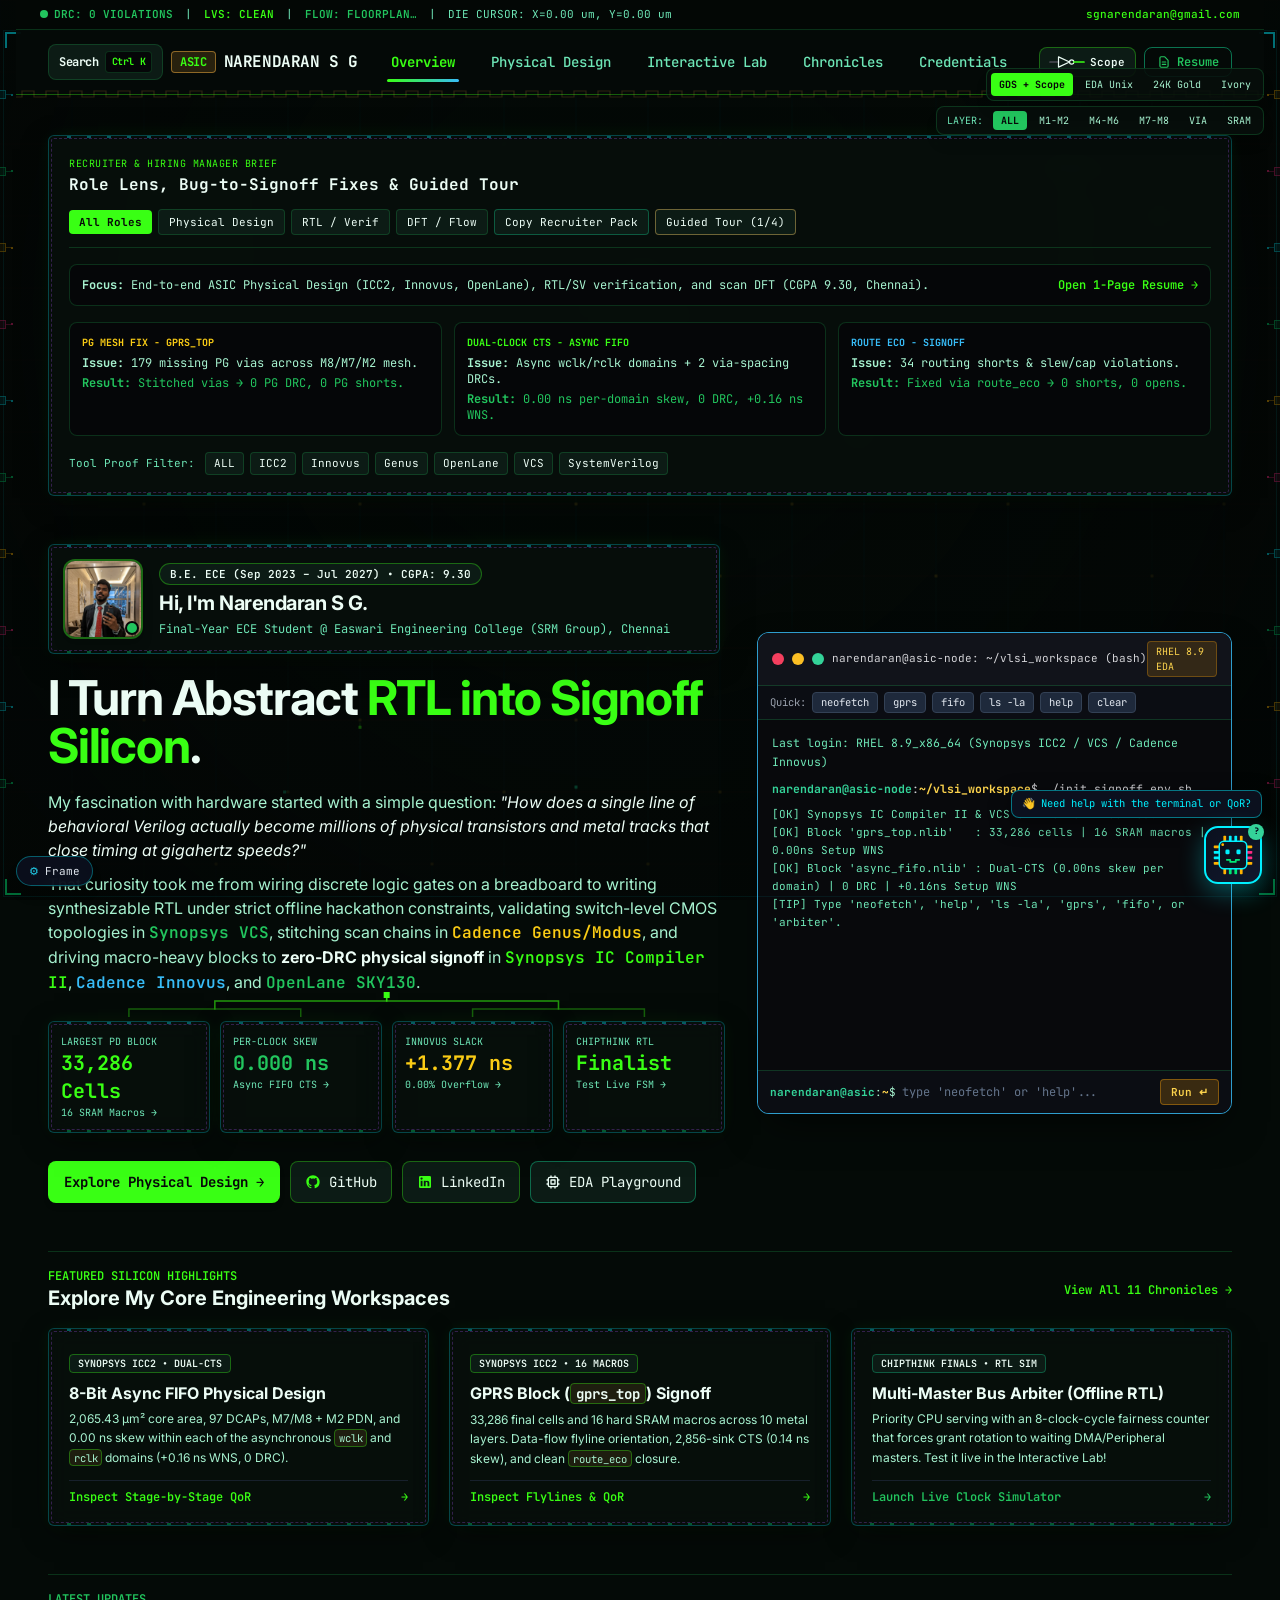
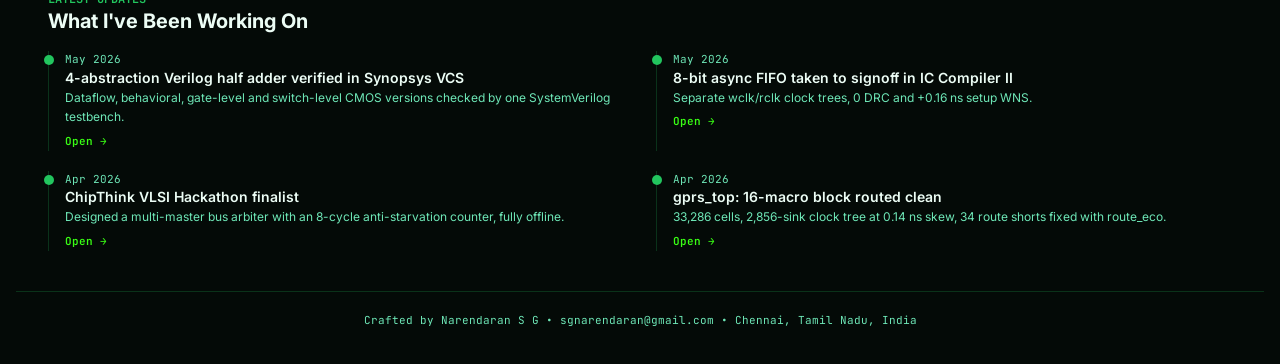
==== commit a7684e4a: "Sync Supabase portfolio drafts" ====
--- a/index.html
+++ b/index.html
@@ -321,7 +321,7 @@
             <h3 class="text-lg sm:text-xl font-bold text-white">Explore My Core Engineering Workspaces</h3>
           </div>
           <button type="button" onclick="switchPageView('projects', event)" class="text-xs font-mono text-metal-m5 font-semibold hover:underline">
-            View All 10 Chronicles &rarr;
+            View All 11 Chronicles &rarr;
           </button>
         </div>
 
@@ -680,7 +680,7 @@
           </div>
 
           <div class="flex flex-wrap gap-1.5 font-mono text-xs" id="project-filters">
-            <button type="button" onclick="filterProjects('all')" data-filter="all" class="proj-filter px-3 py-1.5 rounded bg-metal-m5 font-bold transition">All (10)</button>
+            <button type="button" onclick="filterProjects('all')" data-filter="all" class="proj-filter px-3 py-1.5 rounded bg-metal-m5 font-bold transition">All (11)</button>
             <button type="button" onclick="filterProjects('pd')" data-filter="pd" class="proj-filter px-3 py-1.5 rounded bg-silicon-900/90 border border-slate-800 text-slate-300 hover:border-metal-m5 transition">Physical Design</button>
             <button type="button" onclick="filterProjects('rtl')" data-filter="rtl" class="proj-filter px-3 py-1.5 rounded bg-silicon-900/90 border border-slate-800 text-slate-300 hover:border-metal-m5 transition">RTL &amp; Verification</button>
             <button type="button" onclick="filterProjects('dft')" data-filter="dft" class="proj-filter px-3 py-1.5 rounded bg-silicon-900/90 border border-slate-800 text-slate-300 hover:border-metal-m5 transition">DFT &amp; Synthesis</button>
@@ -887,6 +887,28 @@
             <div class="pt-4 mt-4 border-t border-slate-800/80 flex flex-wrap items-center justify-between gap-2 font-mono text-xs">
               <button type="button" onclick="openLightbox(&quot;assets/ic_multiplier.webp&quot;, &quot;My Breadboard 4-Bit Binary Fast Multiplier (15 x 15 = 225 / 11100001)&quot;)" class="text-metal-m8 font-semibold hover:underline">See Hardware Build &rarr;</button>
               <span class="text-slate-400">ALU Foundations</span>
+            </div>
+          </article>
+
+          <!-- 11. New Physical Design Block: Floorplan, CTS &amp; Signoff -->
+          <article data-category="pd" data-id="new-pd-block" class="project-card rounded-xl p-5 sm:p-6 eda-border flex flex-col justify-between">
+            <div class="space-y-3.5">
+              <div class="flex items-center justify-between gap-2 font-mono text-xs">
+                <span class="px-2.5 py-0.5 rounded bg-silicon-800 text-metal-m5 border border-metal-m5/40 font-semibold">BACK-END PD - ICC2</span>
+                <span class="text-slate-400 shrink-0">2026</span>
+              </div>
+              <h3 class="text-lg font-bold text-white">New Physical Design Block: Floorplan, CTS &amp; Signoff</h3>
+              <p class="text-xs sm:text-sm text-slate-300 leading-relaxed">
+                Implemented in <strong class="text-white">Synopsys IC Compiler II</strong> with clean PDN, balanced clock skew, and signoff DRC/STA closure.
+              </p>
+              <ul class="text-xs font-mono text-slate-300 space-y-1 border-t border-slate-800 pt-3">
+                <li>&bull; <span class="text-metal-m5 font-semibold">Floorplan &amp; PDN:</span> Core utilization, metal straps, and DCAP insertion.</li>
+                <li>&bull; <span class="text-metal-m3 font-semibold">CTS &amp; Routing:</span> Target clock skew, NDR rules, and post-ECO shorts.</li>
+              </ul>
+            </div>
+            <div class="pt-4 mt-4 border-t border-slate-800/80 flex flex-wrap items-center justify-between gap-2 font-mono text-xs">
+              <span class="text-slate-400">Synopsys ICC2</span>
+              <span class="text-metal-m3 font-semibold">DRC Clean</span>
             </div>
           </article>
           <!-- content:projects:end -->
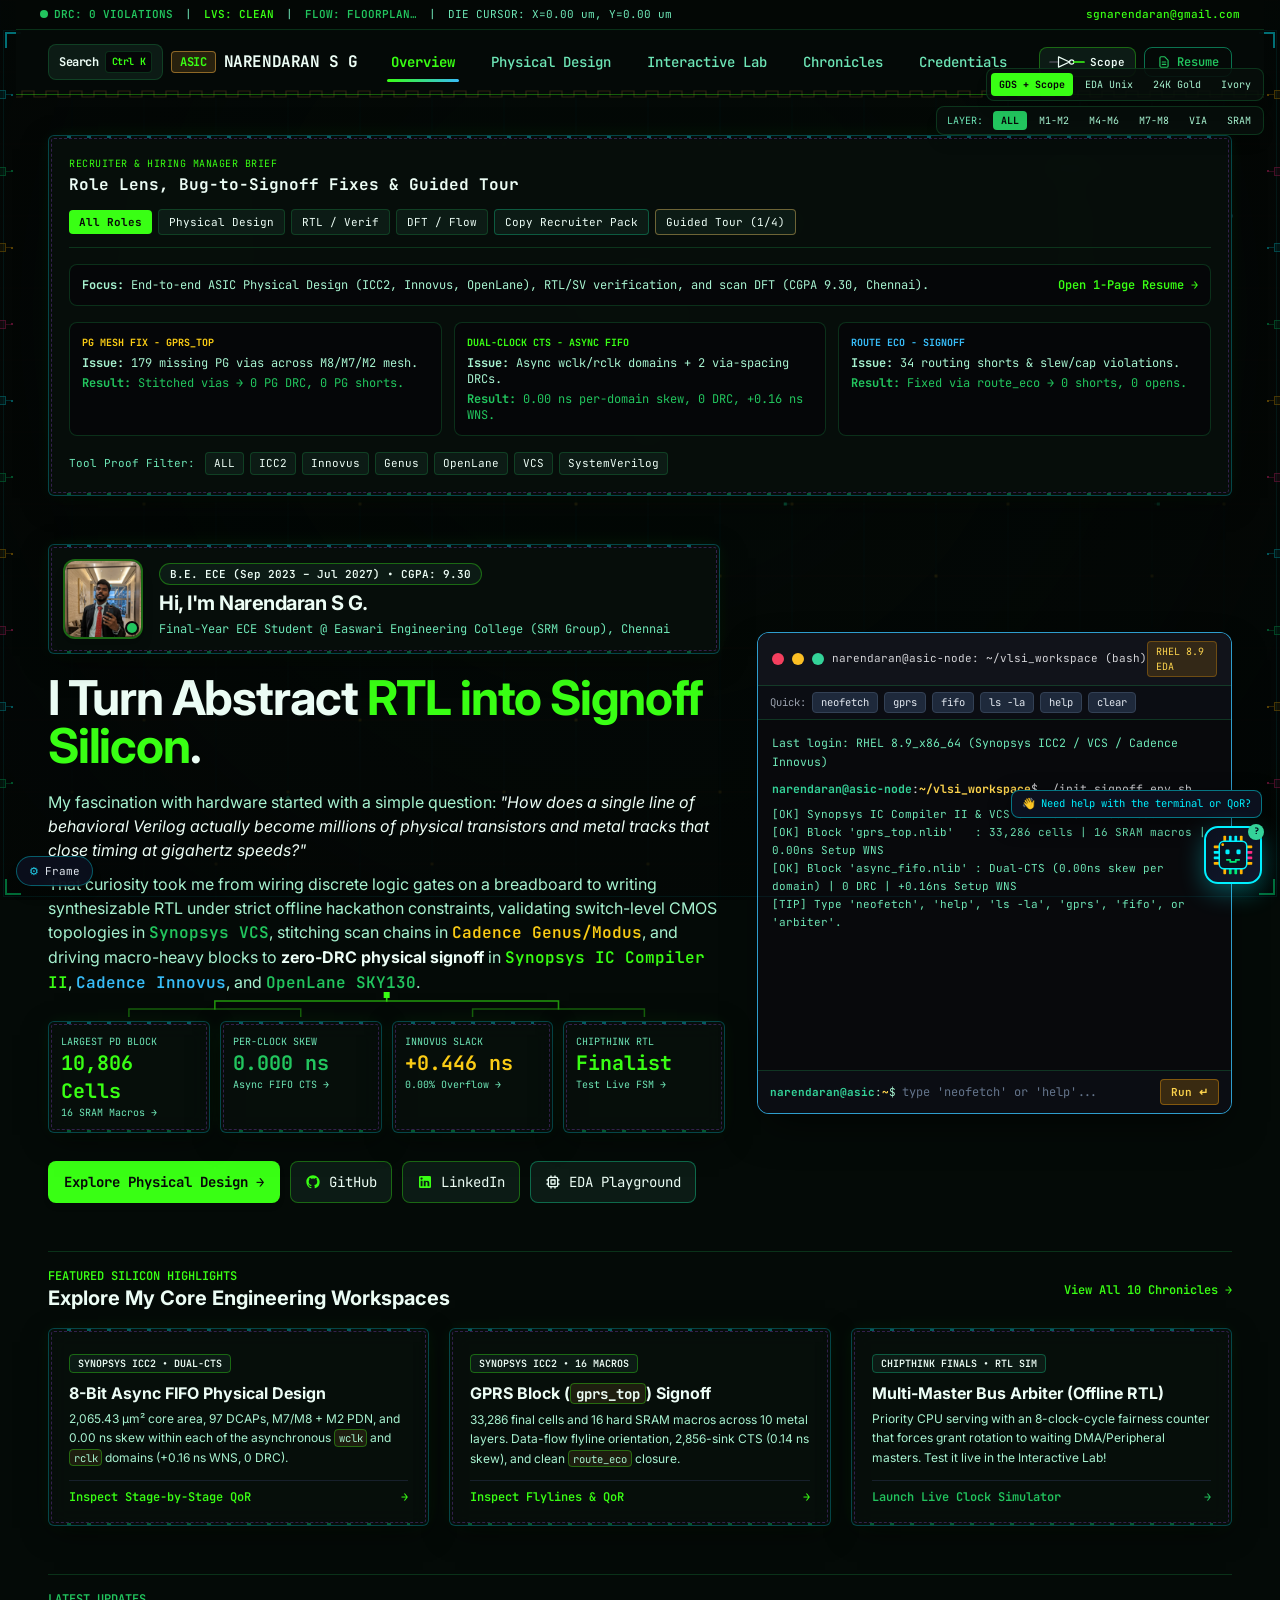
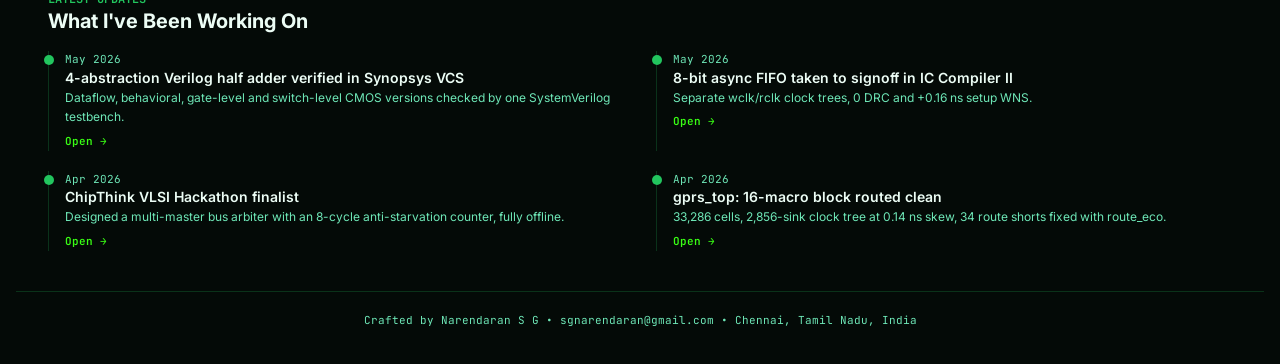
==== commit 7a351f46: "Sync Supabase portfolio drafts" ====
--- a/index.html
+++ b/index.html
@@ -321,7 +321,7 @@
             <h3 class="text-lg sm:text-xl font-bold text-white">Explore My Core Engineering Workspaces</h3>
           </div>
           <button type="button" onclick="switchPageView('projects', event)" class="text-xs font-mono text-metal-m5 font-semibold hover:underline">
-            View All 11 Chronicles &rarr;
+            View All 10 Chronicles &rarr;
           </button>
         </div>
 
@@ -680,7 +680,7 @@
           </div>
 
           <div class="flex flex-wrap gap-1.5 font-mono text-xs" id="project-filters">
-            <button type="button" onclick="filterProjects('all')" data-filter="all" class="proj-filter px-3 py-1.5 rounded bg-metal-m5 font-bold transition">All (11)</button>
+            <button type="button" onclick="filterProjects('all')" data-filter="all" class="proj-filter px-3 py-1.5 rounded bg-metal-m5 font-bold transition">All (10)</button>
             <button type="button" onclick="filterProjects('pd')" data-filter="pd" class="proj-filter px-3 py-1.5 rounded bg-silicon-900/90 border border-slate-800 text-slate-300 hover:border-metal-m5 transition">Physical Design</button>
             <button type="button" onclick="filterProjects('rtl')" data-filter="rtl" class="proj-filter px-3 py-1.5 rounded bg-silicon-900/90 border border-slate-800 text-slate-300 hover:border-metal-m5 transition">RTL &amp; Verification</button>
             <button type="button" onclick="filterProjects('dft')" data-filter="dft" class="proj-filter px-3 py-1.5 rounded bg-silicon-900/90 border border-slate-800 text-slate-300 hover:border-metal-m5 transition">DFT &amp; Synthesis</button>
@@ -887,28 +887,6 @@
             <div class="pt-4 mt-4 border-t border-slate-800/80 flex flex-wrap items-center justify-between gap-2 font-mono text-xs">
               <button type="button" onclick="openLightbox(&quot;assets/ic_multiplier.webp&quot;, &quot;My Breadboard 4-Bit Binary Fast Multiplier (15 x 15 = 225 / 11100001)&quot;)" class="text-metal-m8 font-semibold hover:underline">See Hardware Build &rarr;</button>
               <span class="text-slate-400">ALU Foundations</span>
-            </div>
-          </article>
-
-          <!-- 11. New Physical Design Block: Floorplan, CTS &amp; Signoff -->
-          <article data-category="pd" data-id="new-pd-block" class="project-card rounded-xl p-5 sm:p-6 eda-border flex flex-col justify-between">
-            <div class="space-y-3.5">
-              <div class="flex items-center justify-between gap-2 font-mono text-xs">
-                <span class="px-2.5 py-0.5 rounded bg-silicon-800 text-metal-m5 border border-metal-m5/40 font-semibold">BACK-END PD - ICC2</span>
-                <span class="text-slate-400 shrink-0">2026</span>
-              </div>
-              <h3 class="text-lg font-bold text-white">New Physical Design Block: Floorplan, CTS &amp; Signoff</h3>
-              <p class="text-xs sm:text-sm text-slate-300 leading-relaxed">
-                Implemented in <strong class="text-white">Synopsys IC Compiler II</strong> with clean PDN, balanced clock skew, and signoff DRC/STA closure.
-              </p>
-              <ul class="text-xs font-mono text-slate-300 space-y-1 border-t border-slate-800 pt-3">
-                <li>&bull; <span class="text-metal-m5 font-semibold">Floorplan &amp; PDN:</span> Core utilization, metal straps, and DCAP insertion.</li>
-                <li>&bull; <span class="text-metal-m3 font-semibold">CTS &amp; Routing:</span> Target clock skew, NDR rules, and post-ECO shorts.</li>
-              </ul>
-            </div>
-            <div class="pt-4 mt-4 border-t border-slate-800/80 flex flex-wrap items-center justify-between gap-2 font-mono text-xs">
-              <span class="text-slate-400">Synopsys ICC2</span>
-              <span class="text-metal-m3 font-semibold">DRC Clean</span>
             </div>
           </article>
           <!-- content:projects:end -->
